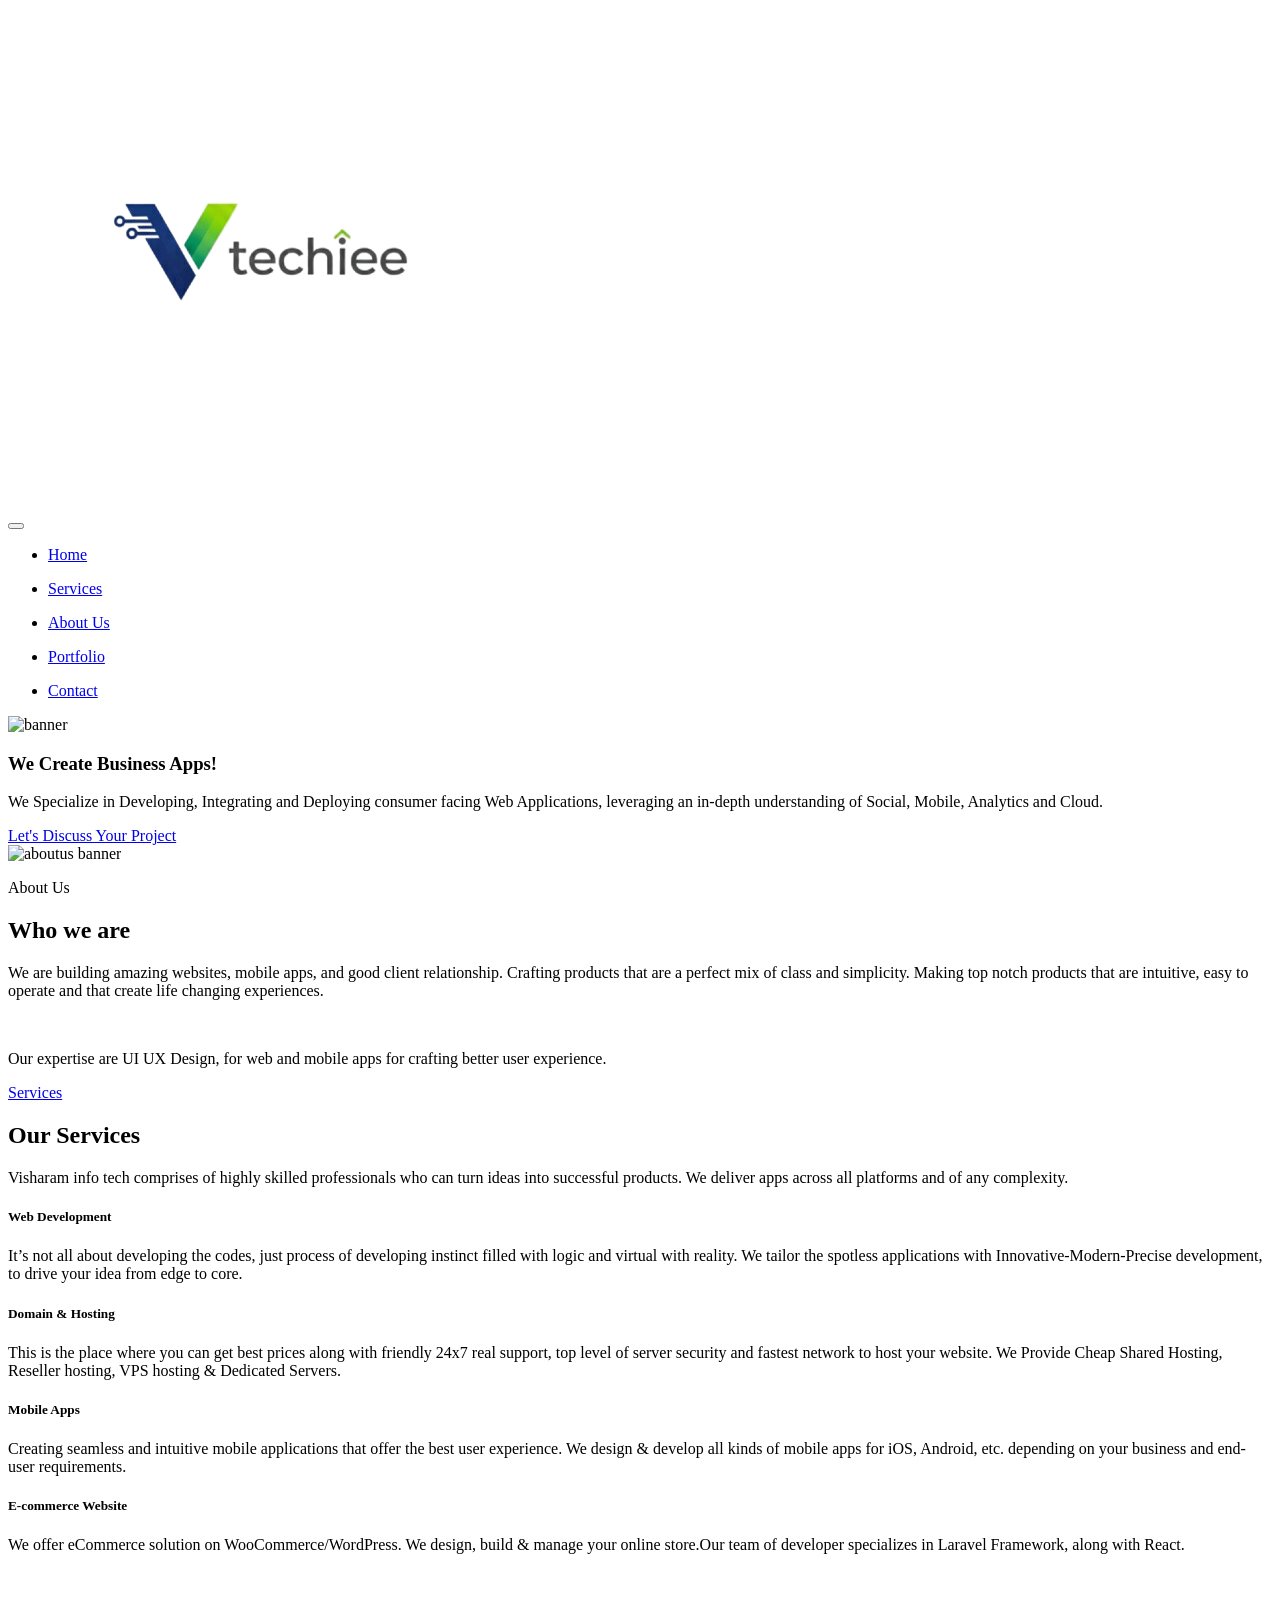
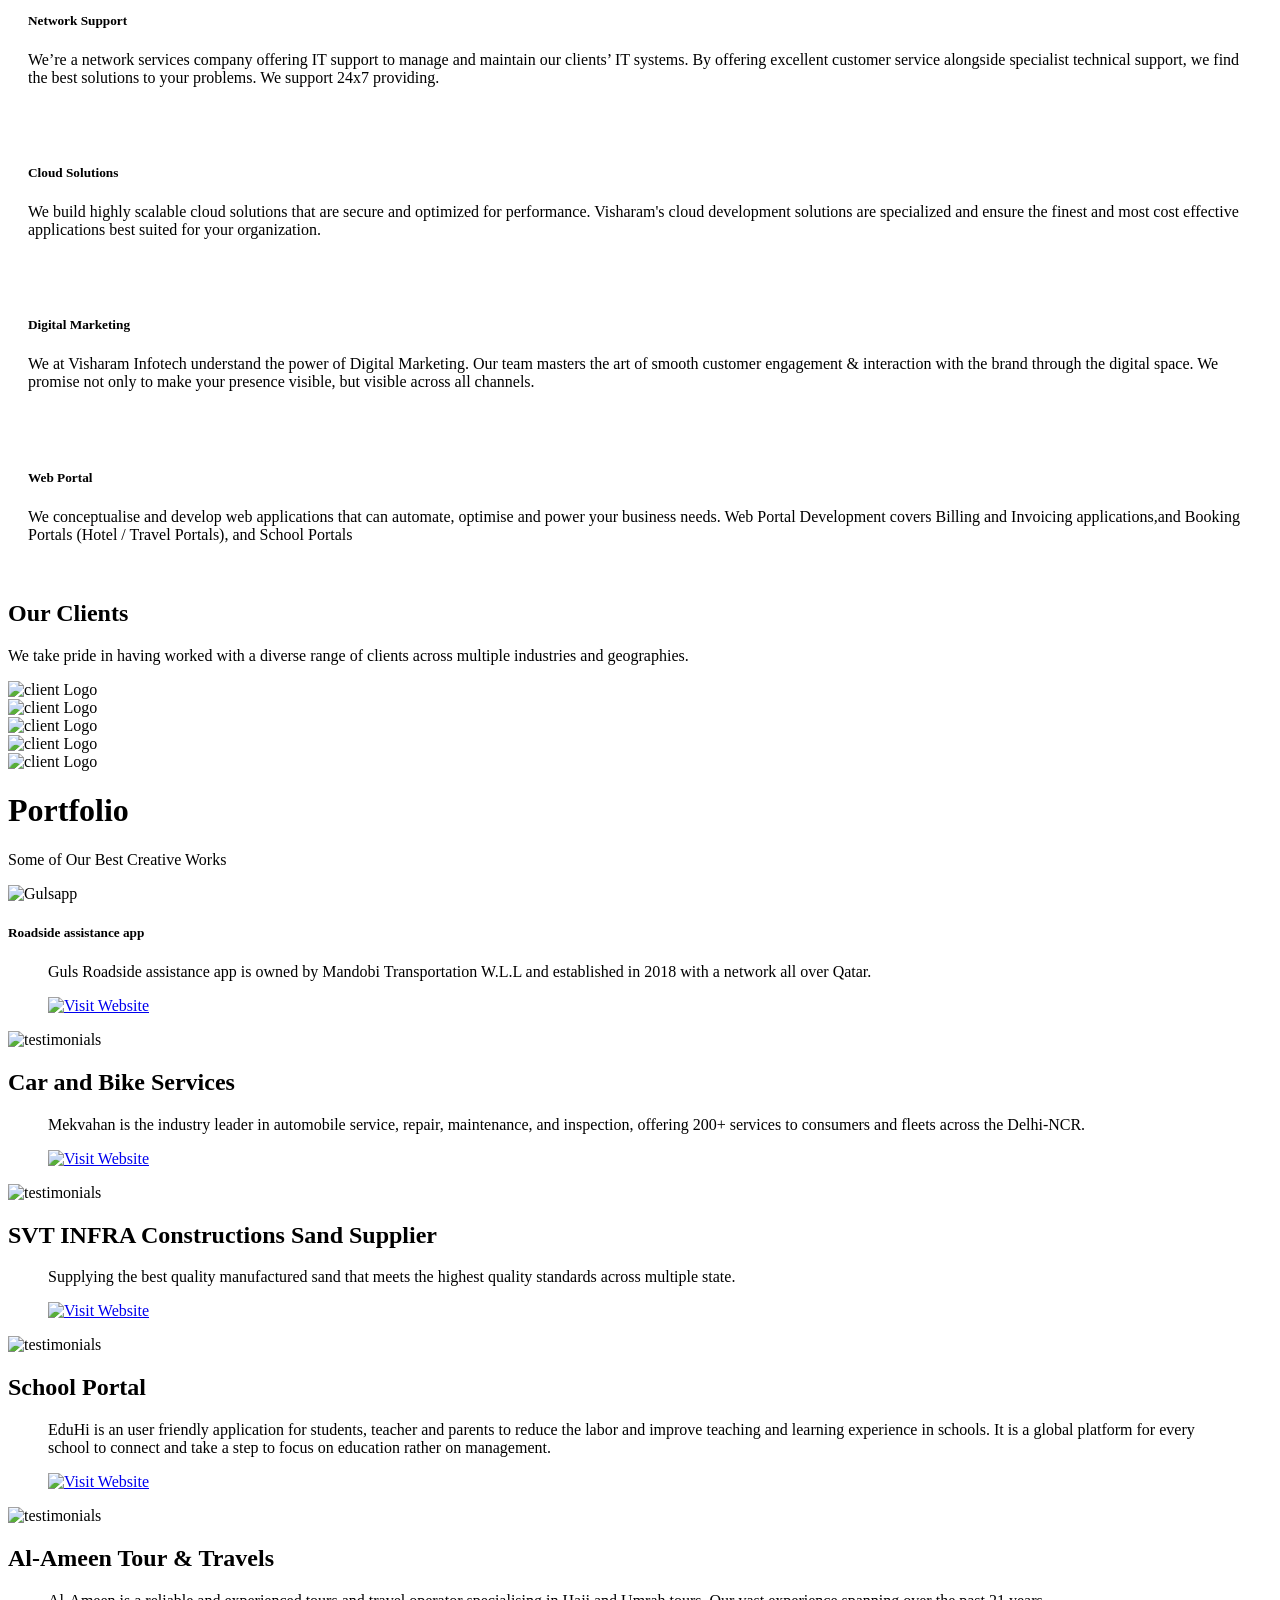
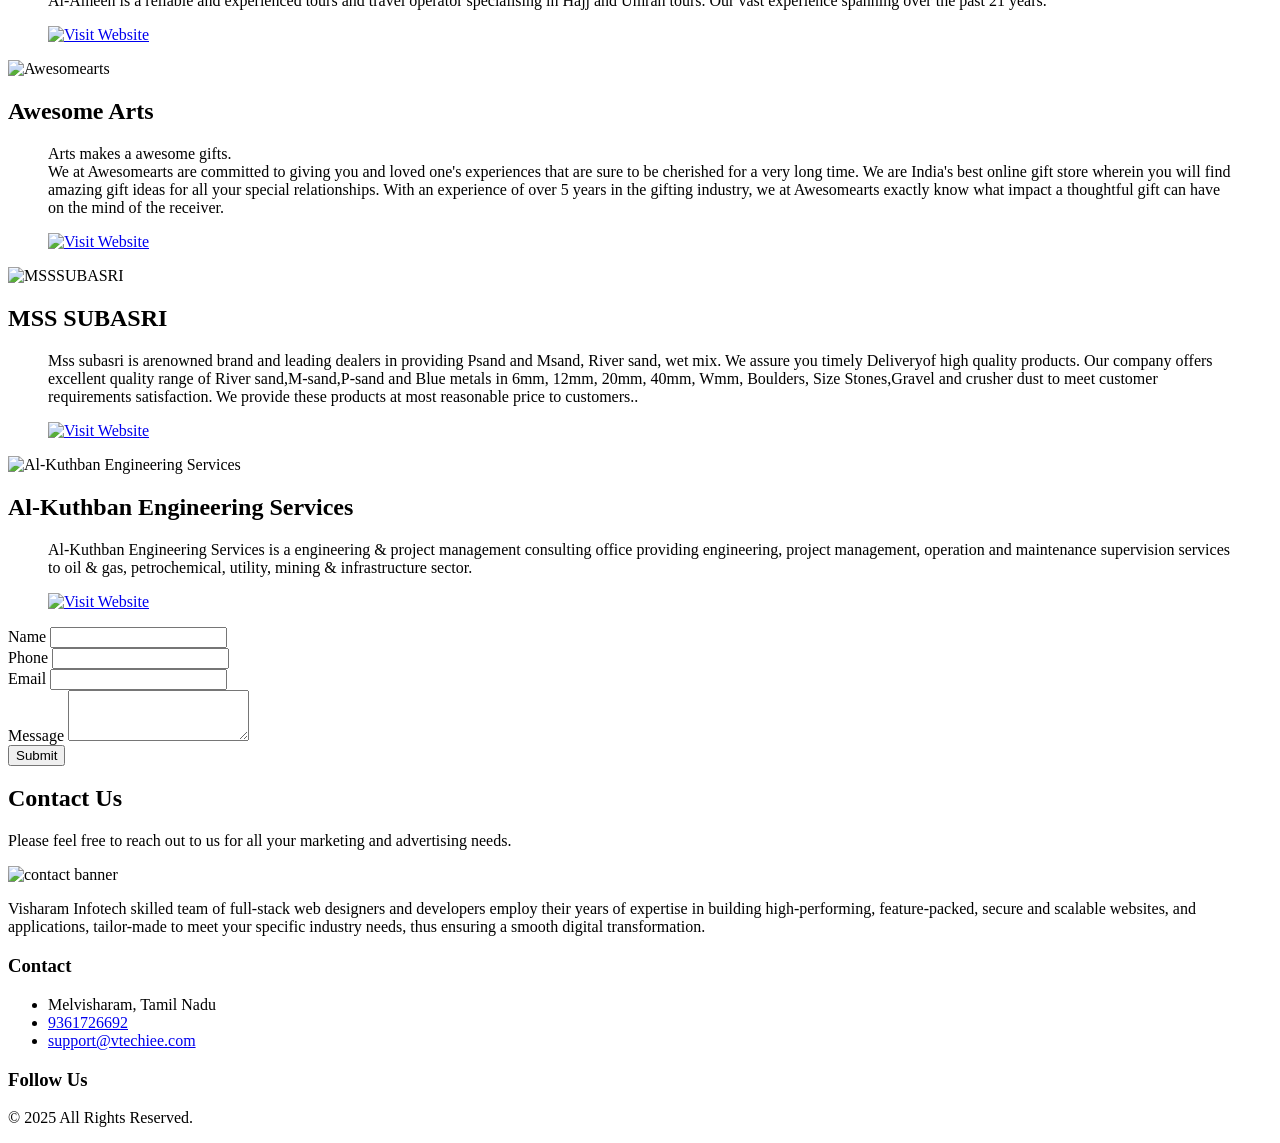
==== index.html @ 31c92215 "contact changes" ====
<!DOCTYPE html>
<html lang="en">

<head>
  <meta charset="UTF-8">
<meta http-equiv="content-type" content="text/html;charset=UTF-8" />
  <title>VisharamInfotech: Software development | Website Designer - Visharam</title>
  <!--Meta tags-->
  <meta title="VisharamInfotech: Software development | Website Designer - Visharam">
  <meta name="description" content="Website Development Company in Melvisharam, Vellore. At Visharam Infotech we offer development across React, PHP, Node, WordPress, Ecommerce Website"/>
  <meta name="keywords" content="">
  <meta name="author" content="">
  <meta property="og:title" content="VisharamInfotech: Software development | Website Designer - Visharam ">
<meta property="og:site_name" content="Visharam Infotech">
<meta property="og:url" content="https://visharaminfo.in">
<meta property="og:description" content="Website Development Company in Melvisharam, Vellore. At Visharam Infotech we offer development across React, PHP, Node, WordPress, Responsive Ecommerce Website">
<meta property="og:type" content="website">
<meta property="og:image" content="https://visharaminfo.in/images/banner.jpg">


<meta name="twitter:card" content="summary">
<meta name="twitter:site" content="@Visharam Infotech">
<meta name="twitter:title" content="VisharamInfotech: Software development | Website Designer - Visharam">
<meta name="twitter:description" content="Website Development Company in Melvisharam, Vellore. At Visharam Infotech we offer development across React, PHP, Node, WordPress, Ecommerce Website">
<meta name="twitter:image" content="https://visharaminfo.in/images/banner.jpg">



  <meta name="viewport" content="width=device-width,minimum-scale=1,initial-scale=1">
  <!-- Add your Fav icon here -->
  <link rel="icon" type="image/png" href="images/fav.png">

  <!-- Styles  -->
  <link rel="stylesheet" type="text/css" href="css/bootstrap.min.css">
  <link rel="stylesheet" type="text/css" href="css/themify-icons.css">
  <link rel="stylesheet" type="text/css" href="css/style.css" />
  <link rel="stylesheet" type="text/css" href="css/owl.carousel.min.css">
  <link rel="stylesheet" type="text/css" href="css/owl.theme.default.min.css">
  <link rel="stylesheet" type="text/css" href="https://unpkg.com/nprogress@0.2.0/nprogress.css">

  <style>
.fade {
    display: none;
}
.fadeBanner{
    display:none;
}

.fadeInBorder img {
transition: .5s ease;
}

.fadeInBorder img:hover{
box-shadow: 0 0 0 5px #003379;
transition: .5s ease;
-webkit-transform: scale(1.2);
-ms-transform: scale(1.2);
transform: scale(1.2);
}
  </style>

</head>

<body>
  <!-- Header Start-->
  <nav id="navbar" class="navbar fixed-top navbar-expand-lg navbar-header navbar-mobile scrolled header-scrolled">
    <div class="navbar-container container">
      <!-- Logo -->
      <div class="navbar-brand">
        <a class="navbar-brand-logo" href="#Home">
          <img src="images/brand-logo.png" style="background: transparent;" alt="Visharam InfoTech">
        </a>
      </div>
      <button class="navbar-toggler" type="button" data-toggle="collapse" data-target="#navbarNav"
        aria-controls="navbarNav" aria-expanded="false" aria-label="Toggle navigation">
        <span class="ti-layout-grid2"></span>
      </button>
      <!-- Menu -->
      <div class="collapse navbar-collapse justify-content-end" id="navbarNav">
        <ul class="navbar-nav menu-navbar-nav">
          <li class="nav-item">
            <a class="nav-link" href="#Home">
              <p class="nav-link-menu">Home</p>
            </a>
          </li>
          <li class="nav-item">
            <a class="nav-link" href="#services">
              <p class="nav-link-menu">Services</p>
            </a>
          </li>
           <li class="nav-item">
            <a class="nav-link" href="#about">
              <p class="nav-link-menu">About Us</p>
            </a>
          </li>
          <li class="nav-item">
            <a class="nav-link" href="#portfolio">
              <p class="nav-link-menu">Portfolio</p>
            </a>
          </li>
          
        </ul>
        <ul class="navbar-nav">
          <li class="nav-item">
            <a class="nav-link learn-more-btn btn-invert" href="#contact"><span class="ti ti-arrow-right"></span>
              Contact</a>
          </li>
        </ul>
      </div>
      <!-- End Menu-->
    </div>
  </nav>
  <!-- Header End -->

  <div id="Home"></div>
  <!-- Banner Start-->
  <div class="wrapper">
    <div class="header">
      <div class="container header-container">
        <div class="fadeBanner col-lg-6 header-img-section">
          <img src="images/banner-2.svg"  alt="banner">
        </div>
        
        <div class="fadeBanner col-lg-6 header-img-section">
          <img src="images/testi-1.svg"  alt="banner">
        </div>
        
        <div class="fadeBanner col-lg-6 header-img-section">
          <img src="images/testi-3.svg"  alt="banner">
        </div>
        
        <div class="col-lg-6 header-title-section">
            <div class="fade col-md-12" style="opacity: 1;">
              <h3 class="header-title">We Create Business Apps!</h3>
          <p class="header-title-text">We Specialize in Developing, Integrating and Deploying consumer facing Web Applications, leveraging an in-depth understanding of Social, Mobile, Analytics and Cloud.</p>
            </div>
            <div class="fade col-md-12" style="opacity: 1;"> 
              <h3 class="header-title">UI UX Design and Innovation</h3>
          <p class="header-title-text">Creating game-changing products that invoke a sense of excitement closeness and satisfaction for the user</p>  
            </div>

            <div class="fade col-md-12" style="opacity: 1;"> 
              <h1 class="header-title">Responsive E-commerce Website</h1>
          <p class="header-title-text">We'll build best E-commerce apps to take your business online</p>  
            </div>
            
            <div class="fade col-md-12" style="opacity: 1;"> 
              <h1 class="header-title">Enterprise Hosting Solutions</h1>
          <p class="header-title-text">We offer integrated cloud solutions for any business and individual</p>      
            </div>

          <div class="learn-more-btn-section">
            <a class="nav-link learn-more-btn" href="#contact"><span class="ti ti-arrow-right"></span> Let's Discuss Your Project</a>
          </div>
        </div>
      </div>
    </div>
    <!-- Banner End-->
    <!-- About Section Start-->
    <div id="about"></div>

    <div class="about-section">

      <div class="container about-container">
        <div class="col-lg-5 col-md-12 about-header-img">
          <img src="images/about-2.svg" alt="aboutus banner"> 
        </div>
        <div class="col-lg-6 offset-lg-1 col-md-12 about-title-section">
          <p class="about-subtitle">About Us</p>
          <h2 class="about-title">Who we are</h2>
          <p class="about-text">We are building amazing websites, mobile apps, and good client relationship. Crafting products that are a perfect mix of class and simplicity. Making top notch products that are intuitive, easy to operate and that create life changing experiences.</p><br>
          <p class="about-text">Our expertise are UI UX Design, for web and mobile apps for crafting better user experience.</p>
          <div class="learn-more-btn-section">
            <a class="nav-link learn-more-btn" href="#services"><span class="ti ti-support"></span> Services</a>
          </div>
        </div>
      </div>
    </div>
    <!-- About Section End-->
    <!-- Service Section Start-->
    <div id="services"></div>

    <div class="services-section">
      <div class="container">
        <div class="col-lg-12 col-sm-12 about-title-section">
          <h2 class="about-title">Our Services</h2>
          <p class="about-text mb-5"> Visharam info tech comprises of highly skilled professionals who can turn ideas into successful products. We deliver apps across all platforms and of any complexity.</p>
          <div class="row service-list">
            <div class="col-lg-4 col-md-6 col-sm-12">
              <div class="service-box">
                <span class="icon ti-layout"></span>
                <h5 class="my-4">Web Development</h5>
                <p class="service-list">It’s not all about developing the codes, just process of developing instinct filled with logic and virtual with reality. We tailor the spotless applications with Innovative-Modern-Precise development, to drive your idea from edge to core.</p>
              </div>
            </div>
            <div class="col-lg-4 col-md-6 col-sm-12">
              <div class="service-box">
                <span class="icon ti-mobile"></span>
                <h5 class="my-4">Domain & Hosting</h5>
                <p class="service-list">This is the place where you can get best prices along with friendly 24x7 real support, top level of server security and fastest network to host your website. We Provide Cheap Shared Hosting, Reseller hosting, VPS hosting & Dedicated Servers.</p>
              </div>
            </div>
            <div class="col-lg-4 col-md-6 col-sm-12">
              <div class="service-box">
                <span class="icon ti-location-arrow"></span>
                <h5 class="my-4">Mobile Apps
                </h5>
                <p class="service-list">Creating seamless and intuitive mobile applications that offer the best user experience. We design & develop all kinds of mobile apps for iOS, Android, etc. depending on your business and end-user requirements.</p>
              </div>
            </div>
            <div class="col-lg-4 col-md-6 col-sm-12">
              <div class="service-box">
                <span class="icon ti-shopping-cart"></span>
                <h5 class="my-4">E-commerce Website</h5>
                <p class="service-list">We offer eCommerce solution on WooCommerce/WordPress. We design, build & manage your online store.Our team of developer specializes in Laravel Framework, along with React.</p>
              </div>
            </div>
            <div class="col-lg-4 col-md-6 col-sm-12">
              <div class="service-box" style="padding:20px">
                <span class="icon ti-shield"></span>
                <h5 class="my-4">Network Support</h5>
                <p class="service-list">We’re a network services company offering IT support to manage and maintain our clients’ IT systems. By offering excellent customer service alongside specialist technical support, we find the best solutions to your problems. We support 24x7 providing.</p>
              </div>
            </div>
            <div class="col-lg-4 col-md-6 col-sm-12">
              <div class="service-box" style="padding:20px">
                <span class="icon ti-cloud-up"></span>
                <h5 class="my-4">Cloud Solutions</h5>
                <p class="service-list">We build highly scalable cloud solutions that are secure and optimized for performance. Visharam's cloud development solutions are specialized and ensure the finest and most cost effective applications best suited for your organization.</p>
              </div>
            </div>
            <div class="col-lg-4 col-md-6 col-sm-12">
              <div class="service-box" style="padding:20px">
                <span class="icon ti-world"></span>
                <h5 class="my-4">Digital Marketing </h5>
                <p class="service-list">We at Visharam Infotech understand the power of Digital Marketing. Our team masters the art of smooth customer engagement & interaction with the brand through the digital space. We promise not only to make your presence visible, but visible across all channels.</p>
              </div>
            </div>

            <div class="col-lg-4 col-md-6 col-sm-12">
              <div class="service-box" style="padding:20px">
                <span class="icon ti-desktop"></span>
                <h5 class="my-4">Web Portal </h5>
                <p class="service-list">We conceptualise and develop web applications that can automate, optimise and power your business needs.
                  Web Portal Development covers Billing and Invoicing applications,and Booking Portals (Hotel / Travel Portals), and School Portals</p>
              </div>
            </div>
          </div>
        </div>
      </div>
    </div>
    <!-- Service Section End-->

    
    <!-- BLog Section Start-->
    <div id="client-logo"></div>

    <div class="blog-section">
      <div class="container blog-container">
        <div class="col-lg-12 col-sm-12"  >
          <h2 class="about-title">Our Clients</h2>
          <p class="about-text mb-5">We take pride in having worked with a diverse range of clients across multiple industries and geographies.</p>
        </div>
        
         <div class="client-box">
          <img src="images/client-logo/svtinfra.png" alt="client Logo"  width="100" height="100" style="background: transparent;"/>
        </div>
        <div class="client-box">
          <img src="images/client-logo/mekvahan.png" alt="client Logo" width="100" height="100" style="background: transparent;"/>
        </div>
        <div class="client-box">
          <img src="images/client-logo/alameenindia.png" alt="client Logo" width="100" height="100" style="background: transparent;"/>
        </div>
        <div class="client-box">
          <img src="images/client-logo/msssubasri.png" alt="client Logo"  width="100" height="100" style="background: transparent;"/>
        </div>
        
         <div class="client-box">
          <img src="images/client-logo/awesomeart.png" alt="client Logo"  width="100" height="100" style="background: transparent;"/>
        </div>
        

      </div>
    </div>
    <!-- Blog Section End-->
    <!-- Testimonials Section Start-->
  <div id="portfolio"></div>
  <div class="col-md-12 text-center"> 
    <h1 class="header-title">Portfolio</h1>
<p class="header-title-text">Some of Our Best Creative Works</p>  
  </div>
    <div class="testimonials-slider-section">
      <div class="owl-carousel owl-testimonials-slider owl-theme container">
        <div class="item container testimonials-slider-container">
          <div class="col-lg-4 testimonials-slider-header-img-section padding-0 fadeInBorder">
            <img src="images/portfolio/gulsapp.jpg" alt="Gulsapp">
          </div>
          <div class="col-lg-6 offset-lg-1 testimonials-slider-title-section">
            <p class="testimonials-slider-subtitle"></p>
            <h5 class="testimonials-slider-title">Roadside assistance app</h5>
            <blockquote class="blockquote">
              <p>Guls Roadside assistance app is owned by Mandobi Transportation W.L.L and established in 2018 with a network all over Qatar.
              </p>
              <!-- <footer class="blockquote-footer"><span class="ti-user"></span> Someone famous</footer> -->
              <a href="http://gulsapp.com/" target="_blank">
              <img src="images/visit.png" style="width: 50px;height: 50px;cursor: pointer;" alt="Visit Website" title="checkout our creative works">
            </a>
            </blockquote>
          </div>
        </div>
       

        <div class="item container testimonials-slider-container">
          <div class="col-lg-4 testimonials-slider-header-img-section padding-0 fadeInBorder">
            <img src="images/portfolio/makvahan.jpg" alt="testimonials">
          </div>
          <div class="col-lg-6 offset-lg-1 testimonials-slider-title-section">
            <p class="testimonials-slider-subtitle"></p>
            <h2 class="testimonials-slider-title">Car and Bike Services</h2>
            <blockquote class="blockquote">
              <p>Mekvahan is the industry leader in automobile service, repair, maintenance, and inspection, offering 200+ services to consumers and fleets across the Delhi-NCR.
              </p>
              <a href="http://mekvahan.com/" target="_blank">
                <img src="images/visit.png" style="width: 50px;height: 50px;cursor: pointer;" alt="Visit Website" title="checkout our creative works">
              </a>
            </blockquote>
          </div>
        </div>

        <div class="item container testimonials-slider-container">
          <div class="col-lg-4 testimonials-slider-header-img-section padding-0 fadeInBorder">
            <img src="images/portfolio/svtinfra.jpg" alt="testimonials">
          </div>
          <div class="col-lg-6 offset-lg-1 testimonials-slider-title-section">
            <p class="testimonials-slider-subtitle"></p>
            <h2 class="testimonials-slider-title"> SVT INFRA Constructions Sand Supplier</h2>
            <blockquote class="blockquote">
              <p>Supplying the best quality manufactured sand that meets the highest quality standards across multiple state.
              </p>
              <a href="http://svtinfra.com/" target="_blank">
                <img src="images/visit.png" style="width: 50px;height: 50px;cursor: pointer;" alt="Visit Website" title="checkout our creative works">
              </a>
            </blockquote>
          </div>
        </div>

     
        <div class="item container testimonials-slider-container">
          <div class="col-lg-4 testimonials-slider-header-img-section padding-0 fadeInBorder">
            <img src="images/portfolio/eduhi.jpg" alt="testimonials">
          </div>
          <div class="col-lg-6 offset-lg-1 testimonials-slider-title-section">
            <p class="testimonials-slider-subtitle"></p>
            <h2 class="testimonials-slider-title">School Portal</h2>
            <blockquote class="blockquote">
              <p>EduHi is an user friendly application for students, teacher and parents to reduce the labor and improve teaching and learning experience in schools. It is a global platform for every school to connect and take a step to focus on education rather on management.</p>
              <a href="http://eduhi.co.in/" target="_blank">
                <img src="images/visit.png" style="width: 50px;height: 50px;cursor: pointer;" alt="Visit Website" title="checkout our creative works">
              </a>
            </blockquote>
          </div>
        </div>

        <div class="item container testimonials-slider-container">
          <div class="col-lg-4 testimonials-slider-header-img-section padding-0 fadeInBorder">
            <img src="images/portfolio/alameen.png" alt="testimonials">
          </div>
          <div class="col-lg-6 offset-lg-1 testimonials-slider-title-section">
            <p class="testimonials-slider-subtitle"></p>
            <h2 class="testimonials-slider-title">Al-Ameen Tour & Travels</h2>
            <blockquote class="blockquote">
              <p>Al-Ameen is a reliable and experienced tours and travel operator specialising in Hajj and Umrah tours. Our vast experience spanning over the past 21 years.</p>
              <a href="http://alameenindia.com/" target="_blank">
                <img src="images/visit.png" style="width: 50px;height: 50px;cursor: pointer;" alt="Visit Website" title="checkout our creative works">
              </a>
            </blockquote>
          </div>
        </div>

        <div class="item container testimonials-slider-container">
          <div class="col-lg-4 testimonials-slider-header-img-section padding-0 fadeInBorder">
            <img src="images/portfolio/awesomearts-new.png" alt="Awesomearts">
          </div>
          <div class="col-lg-6 offset-lg-1 testimonials-slider-title-section">
            <p class="testimonials-slider-subtitle"></p>
            <h2 class="testimonials-slider-title">Awesome Arts</h2>
            <blockquote class="blockquote">
              <p>Arts makes a awesome gifts.
              	<br>We at Awesomearts are committed to giving you and loved one's experiences that are sure to be cherished for a very long time. We are India's best online gift store wherein you will find amazing gift ideas for all your special relationships. With an experience of over 5 years in the gifting industry, we at Awesomearts exactly know what impact a thoughtful gift can have on the mind of the receiver.</br>
              </p>
 
              <a href="http://awesomearts.in/" target="_blank">
                <img src="images/visit.png" style="width: 50px;height: 50px;cursor: pointer;" alt="Visit Website" title="checkout our creative works">
              </a>
            </blockquote>
          </div>
        </div>

 <div class="item container testimonials-slider-container">
          <div class="col-lg-4 testimonials-slider-header-img-section padding-0 fadeInBorder">
            <img src="images/portfolio/msssubasri.png" alt="MSSSUBASRI">
          </div>
          <div class="col-lg-6 offset-lg-1 testimonials-slider-title-section">
            <p class="testimonials-slider-subtitle"></p>
            <h2 class="testimonials-slider-title">MSS SUBASRI</h2>
            <blockquote class="blockquote">
              <p>Mss subasri is arenowned brand and leading dealers in providing Psand and Msand, River sand, wet mix. We assure you timely Deliveryof high quality products. Our company offers excellent quality range of River sand,M-sand,P-sand and Blue metals in 6mm, 12mm, 20mm, 40mm, Wmm, Boulders, Size Stones,Gravel and crusher dust to meet customer requirements satisfaction. We provide these products at most reasonable price to customers..
              </p>
              <a href="https://msssubasri.com/" target="_blank">
                <img src="images/visit.png" style="width: 50px;height: 50px;cursor: pointer;" alt="Visit Website" title="checkout our creative works">
              </a>
            </blockquote>
          </div>
        </div>

<div class="item container testimonials-slider-container">
          <div class="col-lg-4 testimonials-slider-header-img-section padding-0 fadeInBorder">
            <img src="images/portfolio/kuthban.jpg" alt="Al-Kuthban Engineering Services">
          </div>
          <div class="col-lg-6 offset-lg-1 testimonials-slider-title-section">
            <p class="testimonials-slider-subtitle"></p>
            <h2 class="testimonials-slider-title">Al-Kuthban Engineering Services</h2>
            <blockquote class="blockquote">
              <p>Al-Kuthban Engineering Services is a engineering & project management consulting office providing engineering, project management, operation and maintenance supervision services to oil & gas, petrochemical, utility, mining & infrastructure sector.
              </p>
              <a href="https://msssubasri.com/" target="_blank">
                <img src="images/visit.png" style="width: 50px;height: 50px;cursor: pointer;" alt="Visit Website" title="checkout our creative works">
              </a>
            </blockquote>
          </div>
        </div>




      </div>
    </div>
    <!-- Testimonials Section End-->
    <!-- Contact Section Start-->
    <div id="contact"></div>

    <div class="contact-section">
      <div class="container contact-container">
        <div class="col-md-6 col-sm-12">
          <form class="contact-form">

            <div class="form-group">
              <label>Name</label>
              <input type="text" class="form-control" id="name" name="name">
            </div>
            <div class="form-group">
              <label>Phone</label>
              <input type="text" class="form-control" id="mobile" name="mobile">
            </div>
            <div class="form-group">
              <label>Email</label>
              <input type="email" class="form-control" id="email" name="email">
            </div>
            <div class="form-group">
              <label>Message</label>
              <textarea class="form-control" rows="3" id="message" name="message"></textarea>
            </div>
            <div class="form-group mb-0">
              <button type="submit" class="btn learn-more-btn">Submit</button>
            </div>
          </form>
        </div>
        <div class="col-md-5 offset-md-1 col-sm-12 contact-header-img">
          <div class="pricing-title">
            <h2>Contact Us</h2>
            <p class="mb-5">Please feel free to reach out to us for all your marketing and advertising needs.</p>
          </div>
          <img src="images/contact.svg" alt="contact banner">
        </div>
      </div>
    </div>
    <!-- Contact Section End-->
    <!-- Footer Section Start-->
    <div class="footer-section">
      <div class="container footer-container">
        <div class="col-lg-6 col-md-6 footer-logo">
      
          <p class="footer-susection-text">Visharam Infotech skilled team of full-stack web designers and developers employ their years of expertise in building high-performing, feature-packed, secure and scalable websites, and applications, tailor-made to meet your specific industry needs, thus ensuring a smooth digital transformation.</p>
        </div>
        <div class="col-lg-3 col-md-6 footer-subsection">
          <h3 class="footer-subsection-title">Contact</h3>
          <ul class="footer-subsection-list">
              <li>Melvisharam, Tamil Nadu</li>
            <li><a href="tel:+91 9361726692">9361726692</a></li>
            
            
            <li><a href="mailto:support@vtechiee.com">support@vtechiee.com</a></li>
          </ul>
        </div>
        <div class="col-lg-3 col-md-6 footer-subsection">
          <div class="footer-subsection-2-2">
            <h3 class="footer-subsection-title">Follow Us</h3>
            <div class="footer-social-media-icons-section">
              <a href="#" class="footer-social-media-icon"><span class="ti-twitter"></span></a>
              <a href="#" class="footer-social-media-icon"><span class="ti-instagram"></span></a>
              <a href="#" class="footer-social-media-icon"><span class="ti-facebook"></span></a>
              <a href="#" class="footer-social-media-icon"><span class="ti-linkedin"></span></a>
            </div>
          </div>
        </div>
      </div>

      <div class="container footer-credits">
        <p>&copy; 2025 All Rights Reserved.</p>
      </div>
    </div>
    <!-- Footer Section End-->
    <div id="preloader">
      <div class="spinner">
          <div class="bounce1"></div>
          <div class="bounce2"></div>
          <div class="bounce3"></div>
      </div>
  </div>
  </div>
  <!-- Javascript files-->

  <script src="https://ajax.googleapis.com/ajax/libs/jquery/3.5.1/jquery.min.js"></script>
  
  <script>
    $(document).ready(function(){
      
      let count=0;
    (function randomFade() {
    var fadeDivs = $('.fade');
        el = fadeDivs.eq(count);
        if(count!==3){
          count++;
        }else{
          count=0;
        }
        el.fadeIn('1000').delay(5000).fadeOut('3000',randomFade);   
    })();
    
    // banner FadeIn
    
    let bannerCount=0;
    (function randomFade() {
    var fadeBannerDivs = $('.fadeBanner');
        el = fadeBannerDivs.eq(bannerCount);
        if(bannerCount!==2){
          bannerCount++;
        }else{
          bannerCount=0;
        }
        el.fadeIn('1000').delay(5000).fadeOut('3000',randomFade);   
    })();
    
     $('form').on('submit', function(e){
    e.preventDefault();
     let name=$("#name").val();
   let mobile=$("#mobile").val();
   let email=$("#email").val();
   let message=$("#message").val();
   if(name && mobile && email && message){
       doSubmitForm(name,email,mobile,message);
   }else{
       alert('Fill Your Details Properly....')
   }
  });
  
    });

function doSubmitForm(name,email,mobile,message){
    
    var saveData = $.ajax({
      type: 'POST',
      url: "https://visharaminfo.in/contact.php",
      data: {name,email,mobile,message},
      success: function(resultData) {
          alert(resultData);
          $('#name').val('');
          $("#mobile").val('');
          $("#email").val('');
          $("#message").val('');
          
      },
      error:function(err){
          console.log(err)
          alert(err);
      }
});
}
    
  </script>
  

  <script src="js/jquery.min.js"></script>
  <script src="js/popper.min.js"></script>
  <script src="js/smoothscroll.js"></script>
  <script src="js/bootstrap.min.js"></script>
  <script src="js/owl.carousel.js"></script>
  <script src="js/custom.js"></script>
  <!-- Javascript files-->
</body>



</html>
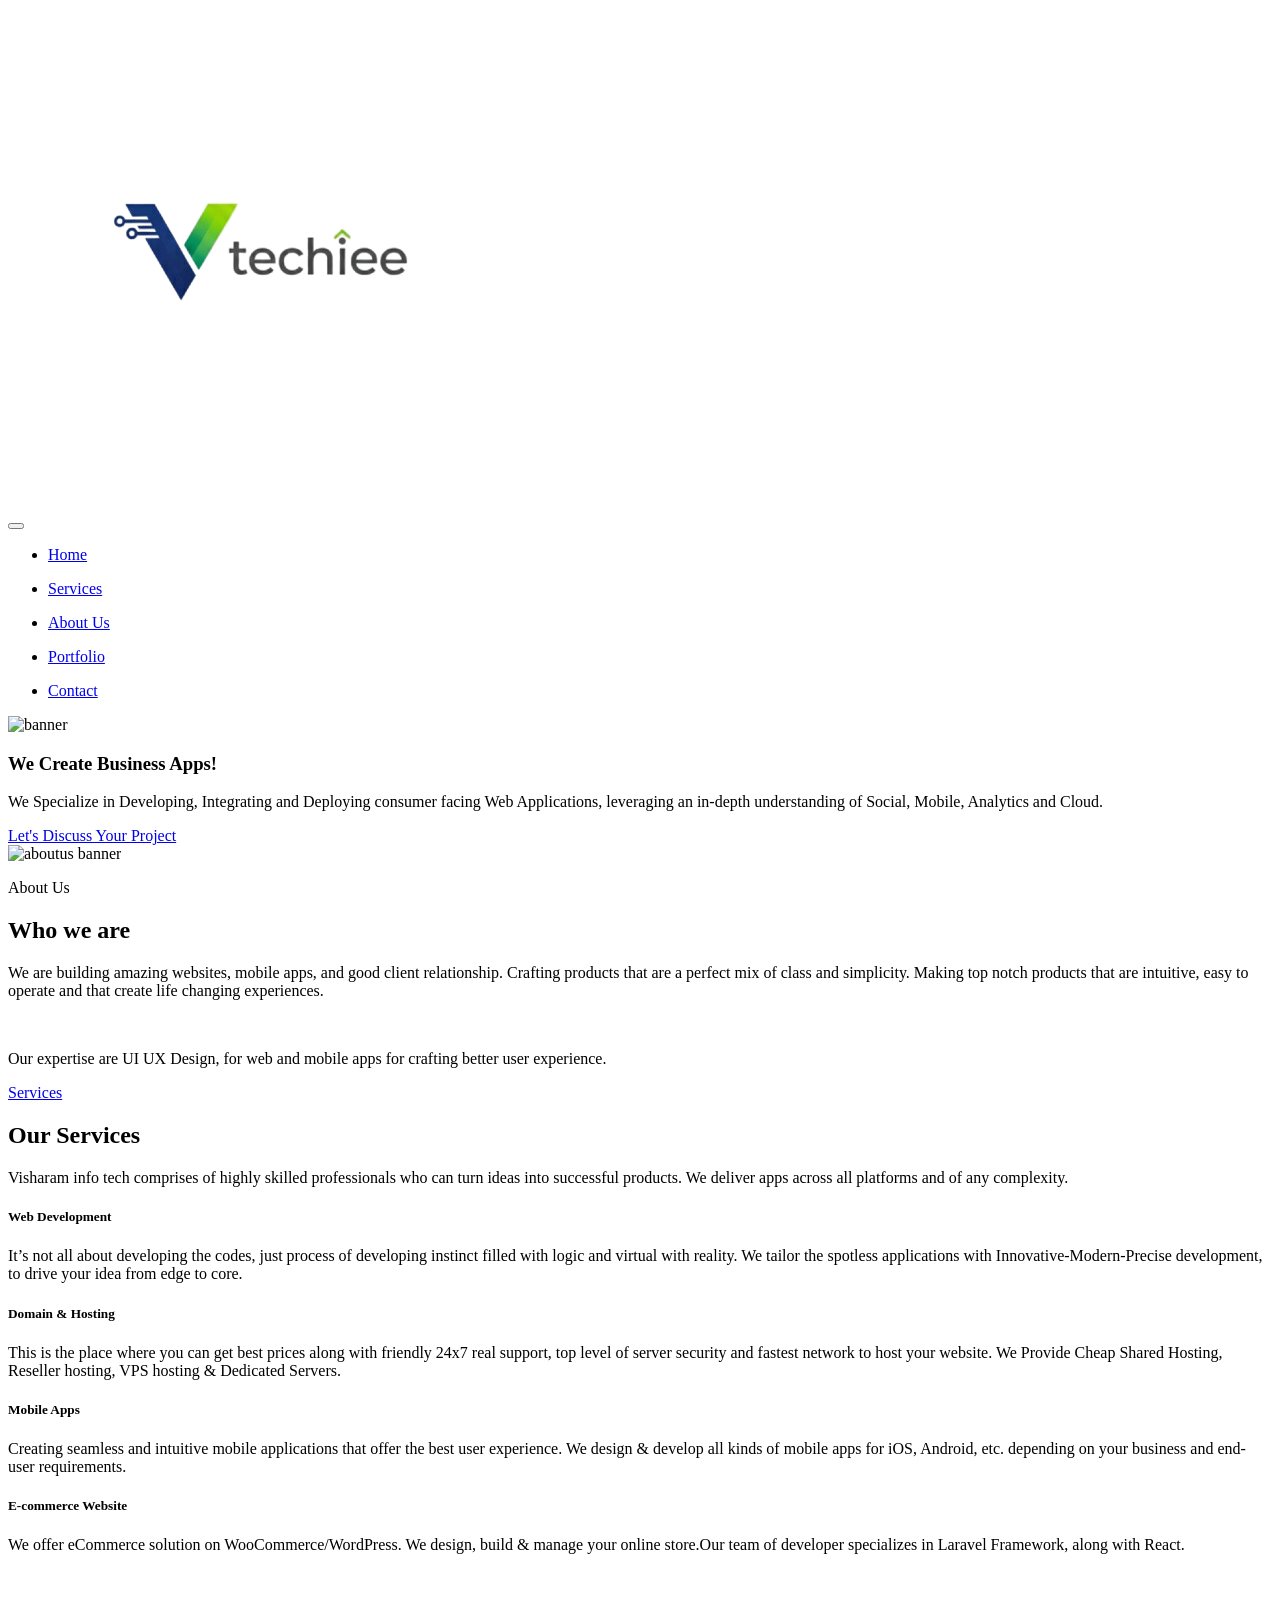
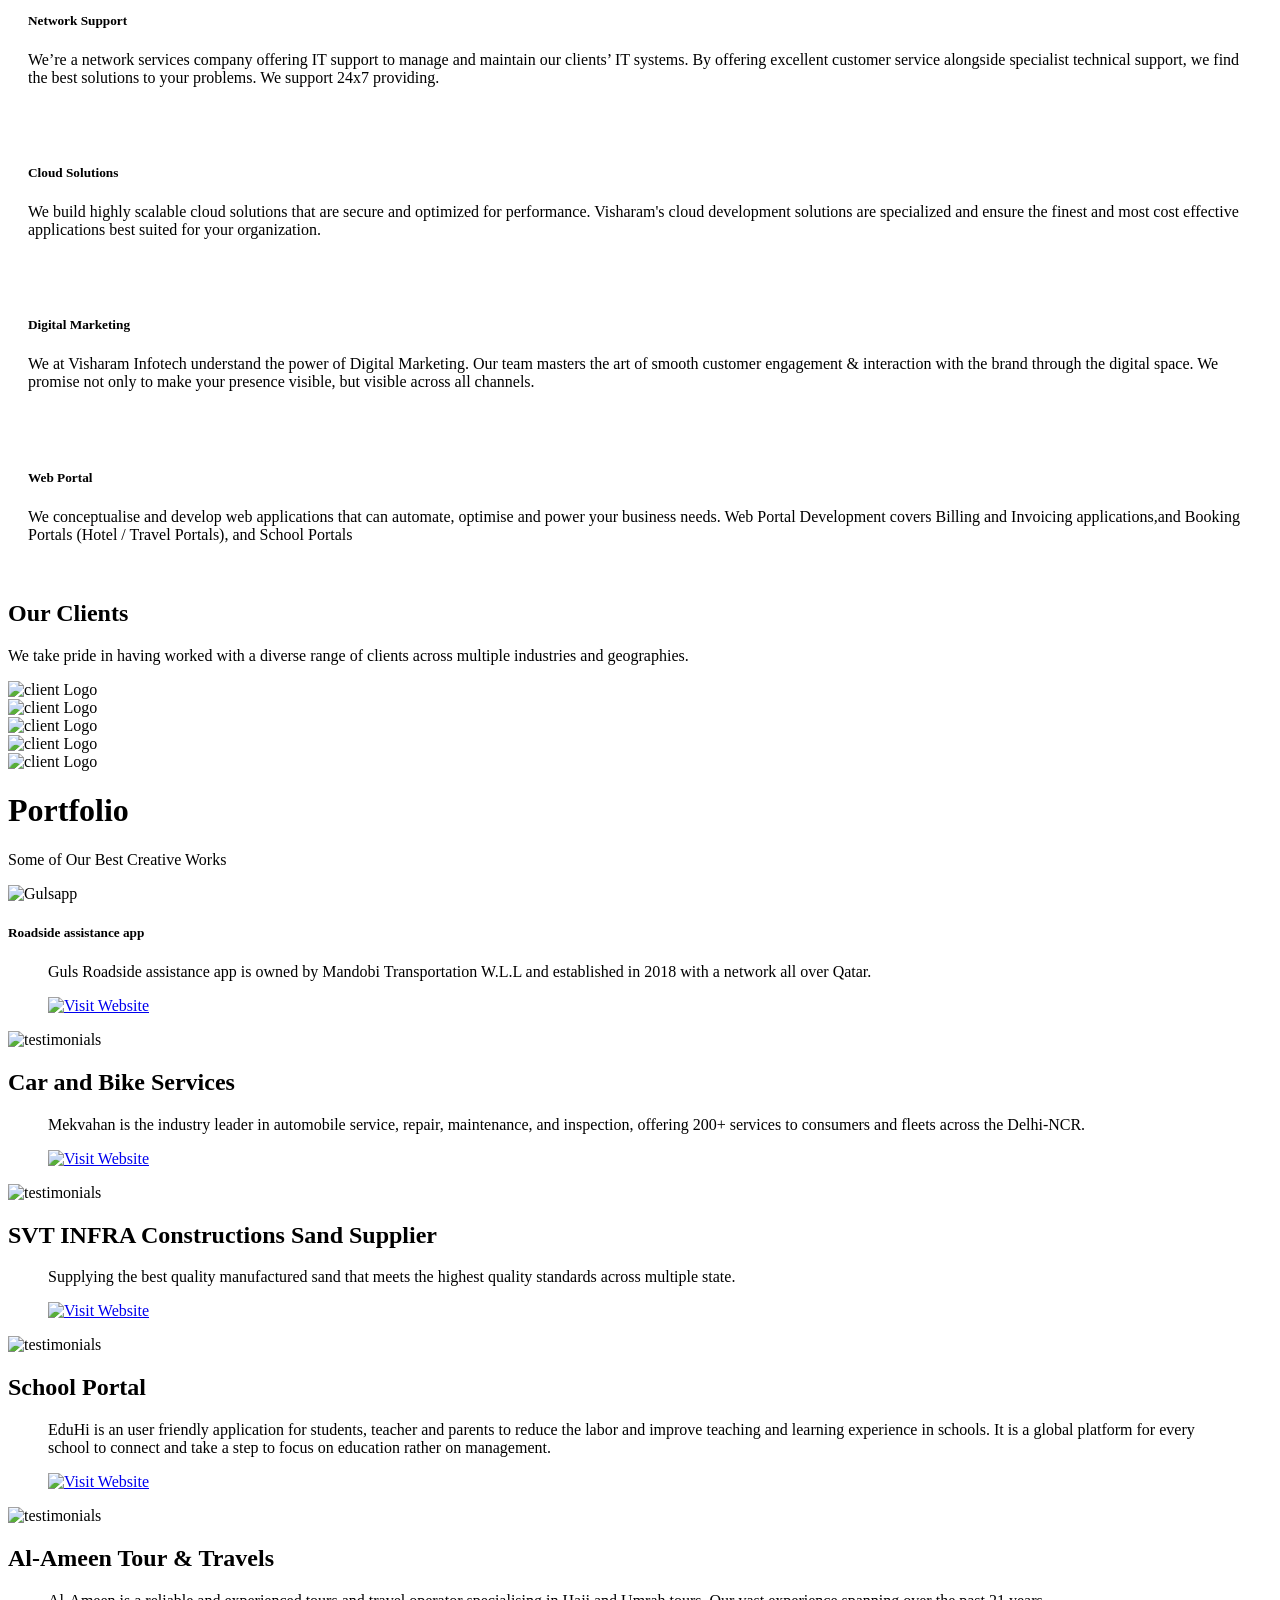
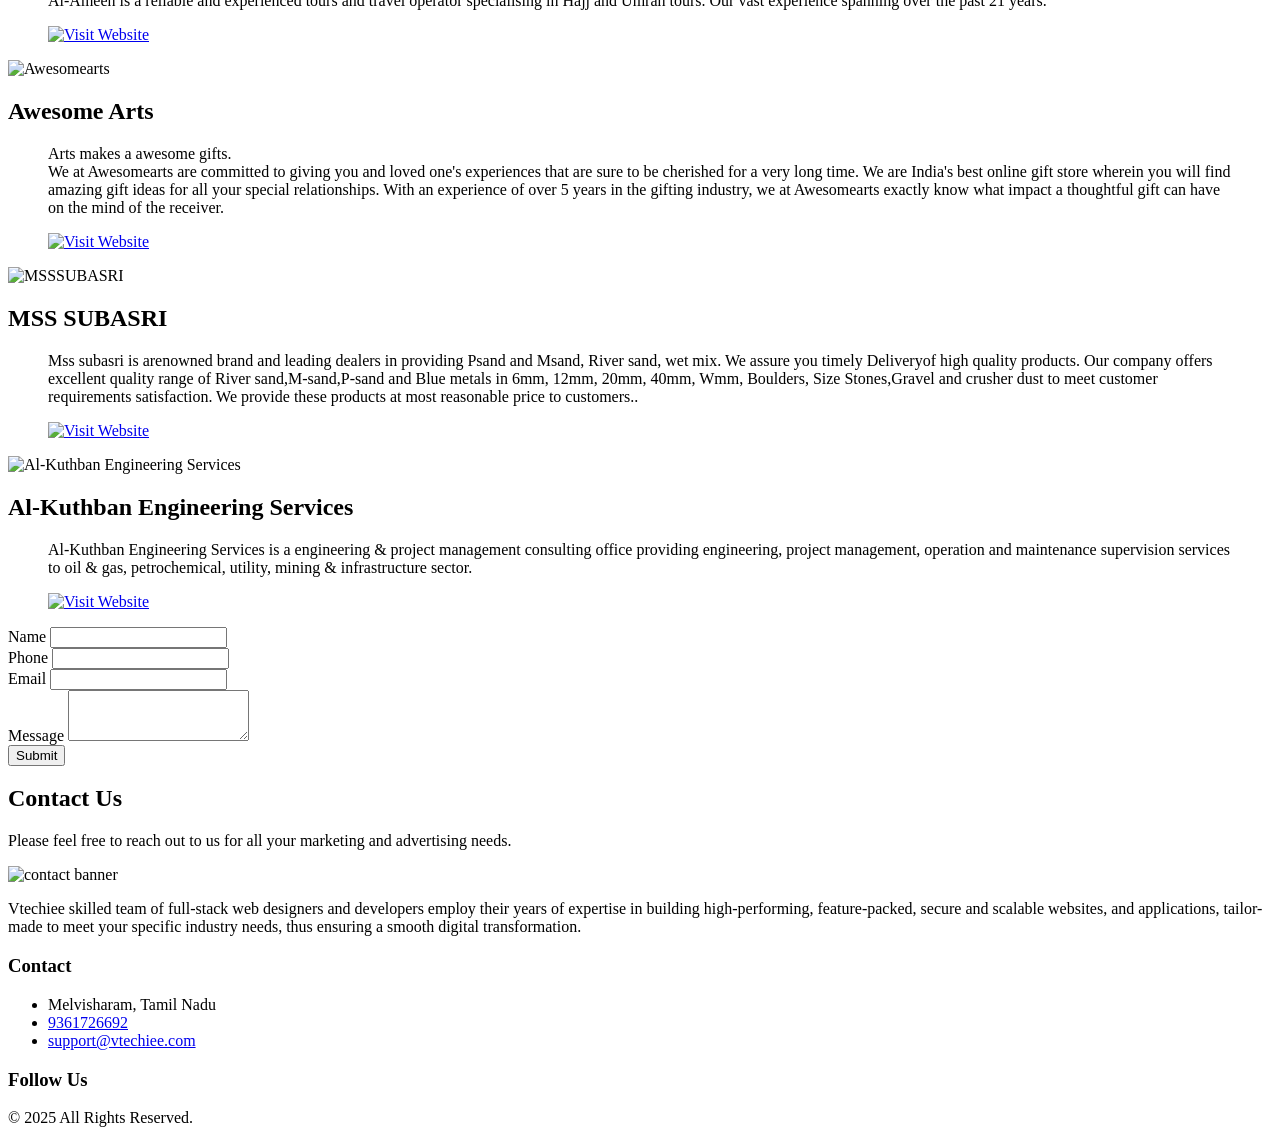
==== commit e1b3f610: "content changes" ====
--- a/index.html
+++ b/index.html
@@ -4,24 +4,24 @@
 <head>
   <meta charset="UTF-8">
 <meta http-equiv="content-type" content="text/html;charset=UTF-8" />
-  <title>VisharamInfotech: Software development | Website Designer - Visharam</title>
+  <title>vtechiee: Software development | Website Designer - Cloud Solutions</title>
   <!--Meta tags-->
-  <meta title="VisharamInfotech: Software development | Website Designer - Visharam">
-  <meta name="description" content="Website Development Company in Melvisharam, Vellore. At Visharam Infotech we offer development across React, PHP, Node, WordPress, Ecommerce Website"/>
+  <meta title="vtechiee: Software development | Website Designer - Cloud Solutions">
+  <meta name="description" content="Website Development Company in Melvisharam, Ranipet, Vellore. At Vtechiee we offer development across React, PHP, Node, WordPress, Ecommerce Website"/>
   <meta name="keywords" content="">
   <meta name="author" content="">
-  <meta property="og:title" content="VisharamInfotech: Software development | Website Designer - Visharam ">
-<meta property="og:site_name" content="Visharam Infotech">
-<meta property="og:url" content="https://visharaminfo.in">
-<meta property="og:description" content="Website Development Company in Melvisharam, Vellore. At Visharam Infotech we offer development across React, PHP, Node, WordPress, Responsive Ecommerce Website">
+  <meta property="og:title" content="Vtechiee: Software development | Website Designer - Cloud solutions">
+<meta property="og:site_name" content="Vtechiee">
+<meta property="og:url" content="https://vtechiee">
+<meta property="og:description" content="Website Development Company in Melvisharam, Ranipet, Vellore. At Vtechiee we offer development across React, PHP, Node, WordPress, Responsive Ecommerce Website">
 <meta property="og:type" content="website">
 <meta property="og:image" content="https://visharaminfo.in/images/banner.jpg">
 
 
 <meta name="twitter:card" content="summary">
-<meta name="twitter:site" content="@Visharam Infotech">
-<meta name="twitter:title" content="VisharamInfotech: Software development | Website Designer - Visharam">
-<meta name="twitter:description" content="Website Development Company in Melvisharam, Vellore. At Visharam Infotech we offer development across React, PHP, Node, WordPress, Ecommerce Website">
+<meta name="twitter:site" content="@Vtechiee">
+<meta name="twitter:title" content="Vtechiee: Software development | Website Designer - Cloud solutions">
+<meta name="twitter:description" content="Website Development Company in Melvisharam, Ranipet, Vellore. At Vtechiee we offer development across React, PHP, Node, WordPress, Ecommerce Website">
 <meta name="twitter:image" content="https://visharaminfo.in/images/banner.jpg">
 
 
@@ -68,7 +68,7 @@
       <!-- Logo -->
       <div class="navbar-brand">
         <a class="navbar-brand-logo" href="#Home">
-          <img src="images/brand-logo.png" style="background: transparent;" alt="Visharam InfoTech">
+          <img src="images/brand-logo.png" style="background: transparent;" alt="vtechiee">
         </a>
       </div>
       <button class="navbar-toggler" type="button" data-toggle="collapse" data-target="#navbarNav"
@@ -158,7 +158,6 @@
     <!-- Banner End-->
     <!-- About Section Start-->
     <div id="about"></div>
-
     <div class="about-section">
 
       <div class="container about-container">
@@ -179,7 +178,6 @@
     <!-- About Section End-->
     <!-- Service Section Start-->
     <div id="services"></div>
-
     <div class="services-section">
       <div class="container">
         <div class="col-lg-12 col-sm-12 about-title-section">
@@ -250,8 +248,6 @@
       </div>
     </div>
     <!-- Service Section End-->
-
-    
     <!-- BLog Section Start-->
     <div id="client-logo"></div>
 
@@ -278,8 +274,6 @@
          <div class="client-box">
           <img src="images/client-logo/awesomeart.png" alt="client Logo"  width="100" height="100" style="background: transparent;"/>
         </div>
-        
-
       </div>
     </div>
     <!-- Blog Section End-->
@@ -309,7 +303,6 @@
           </div>
         </div>
        
-
         <div class="item container testimonials-slider-container">
           <div class="col-lg-4 testimonials-slider-header-img-section padding-0 fadeInBorder">
             <img src="images/portfolio/makvahan.jpg" alt="testimonials">
@@ -343,8 +336,7 @@
             </blockquote>
           </div>
         </div>
-
-     
+   
         <div class="item container testimonials-slider-container">
           <div class="col-lg-4 testimonials-slider-header-img-section padding-0 fadeInBorder">
             <img src="images/portfolio/eduhi.jpg" alt="testimonials">
@@ -430,20 +422,15 @@
           </div>
         </div>
 
-
-
-
       </div>
     </div>
     <!-- Testimonials Section End-->
     <!-- Contact Section Start-->
     <div id="contact"></div>
-
     <div class="contact-section">
       <div class="container contact-container">
         <div class="col-md-6 col-sm-12">
           <form class="contact-form">
-
             <div class="form-group">
               <label>Name</label>
               <input type="text" class="form-control" id="name" name="name">
@@ -479,16 +466,13 @@
     <div class="footer-section">
       <div class="container footer-container">
         <div class="col-lg-6 col-md-6 footer-logo">
-      
-          <p class="footer-susection-text">Visharam Infotech skilled team of full-stack web designers and developers employ their years of expertise in building high-performing, feature-packed, secure and scalable websites, and applications, tailor-made to meet your specific industry needs, thus ensuring a smooth digital transformation.</p>
+          <p class="footer-susection-text">Vtechiee skilled team of full-stack web designers and developers employ their years of expertise in building high-performing, feature-packed, secure and scalable websites, and applications, tailor-made to meet your specific industry needs, thus ensuring a smooth digital transformation.</p>
         </div>
         <div class="col-lg-3 col-md-6 footer-subsection">
           <h3 class="footer-subsection-title">Contact</h3>
           <ul class="footer-subsection-list">
               <li>Melvisharam, Tamil Nadu</li>
             <li><a href="tel:+91 9361726692">9361726692</a></li>
-            
-            
             <li><a href="mailto:support@vtechiee.com">support@vtechiee.com</a></li>
           </ul>
         </div>
@@ -504,7 +488,6 @@
           </div>
         </div>
       </div>
-
       <div class="container footer-credits">
         <p>&copy; 2025 All Rights Reserved.</p>
       </div>
@@ -521,10 +504,8 @@
   <!-- Javascript files-->
 
   <script src="https://ajax.googleapis.com/ajax/libs/jquery/3.5.1/jquery.min.js"></script>
-  
   <script>
     $(document).ready(function(){
-      
       let count=0;
     (function randomFade() {
     var fadeDivs = $('.fade');
@@ -589,7 +570,6 @@
     
   </script>
   
-
   <script src="js/jquery.min.js"></script>
   <script src="js/popper.min.js"></script>
   <script src="js/smoothscroll.js"></script>
@@ -598,7 +578,4 @@
   <script src="js/custom.js"></script>
   <!-- Javascript files-->
 </body>
-
-
-
 </html>
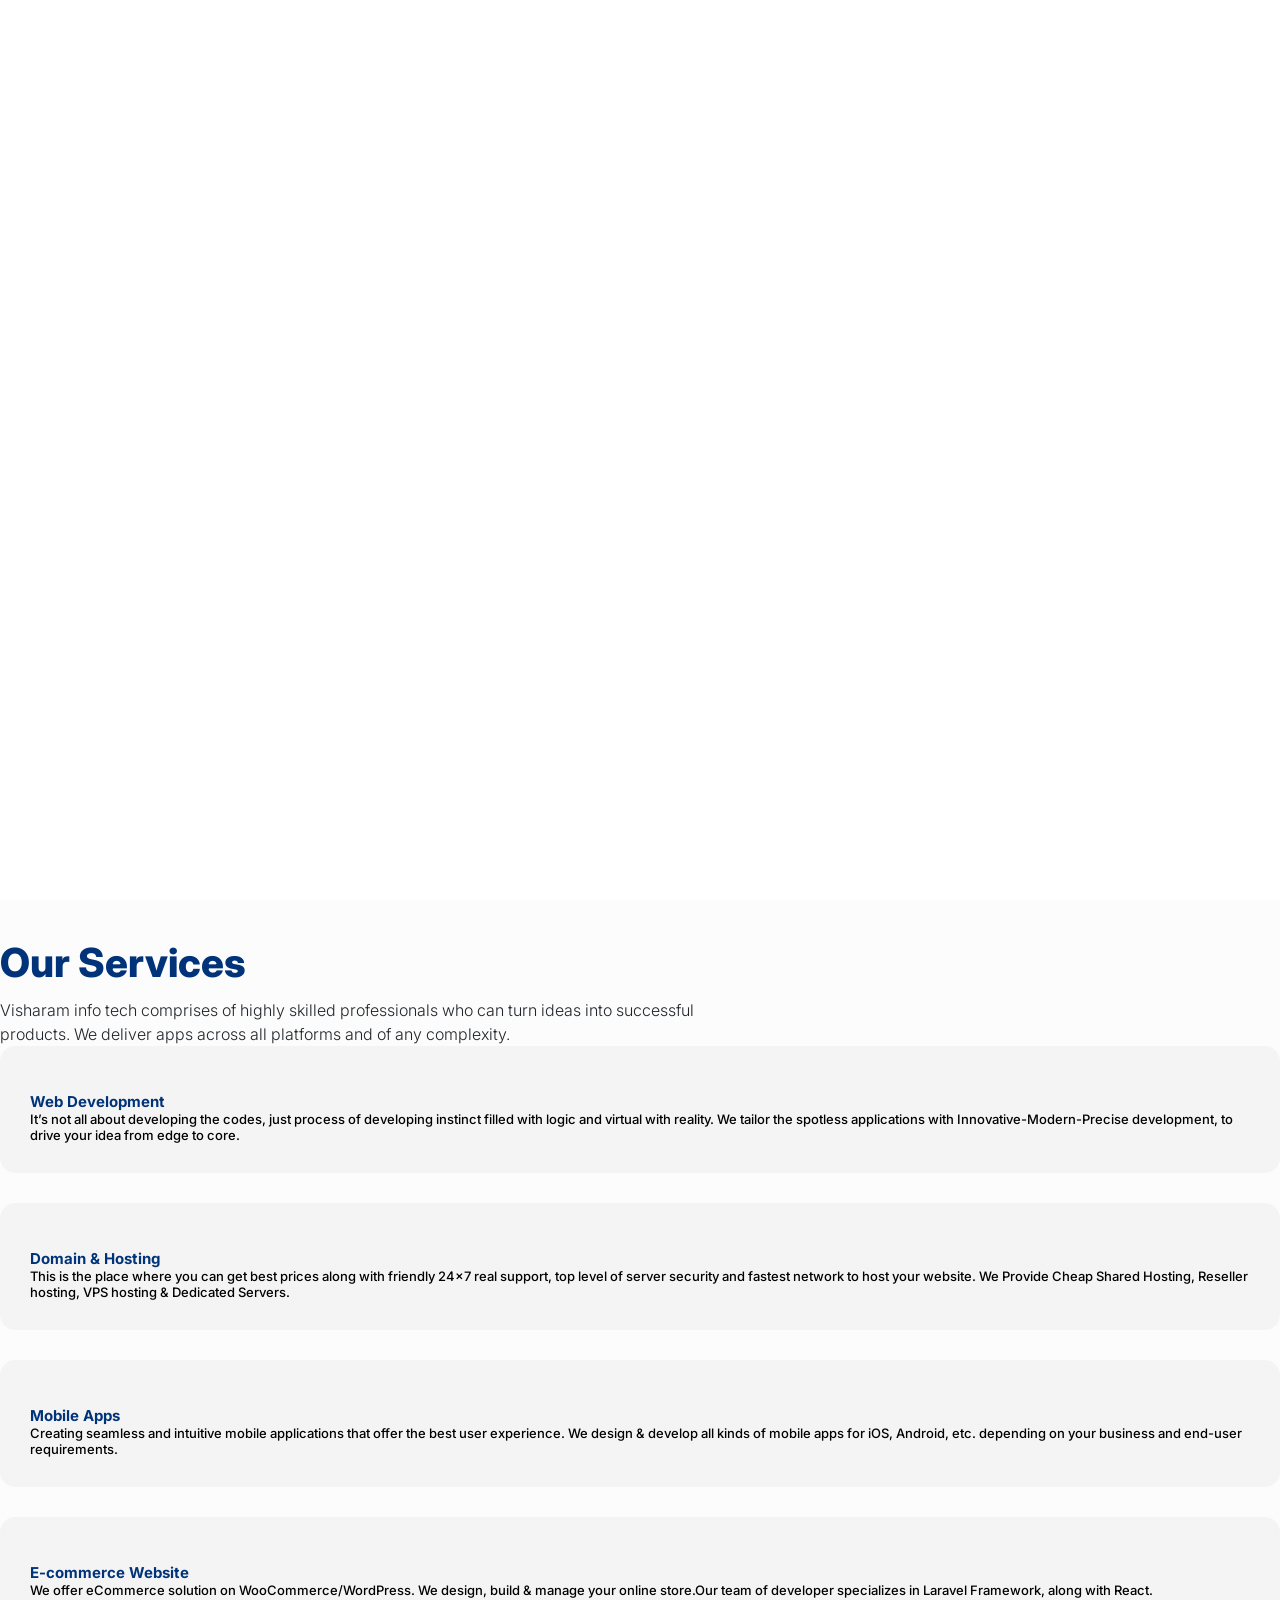
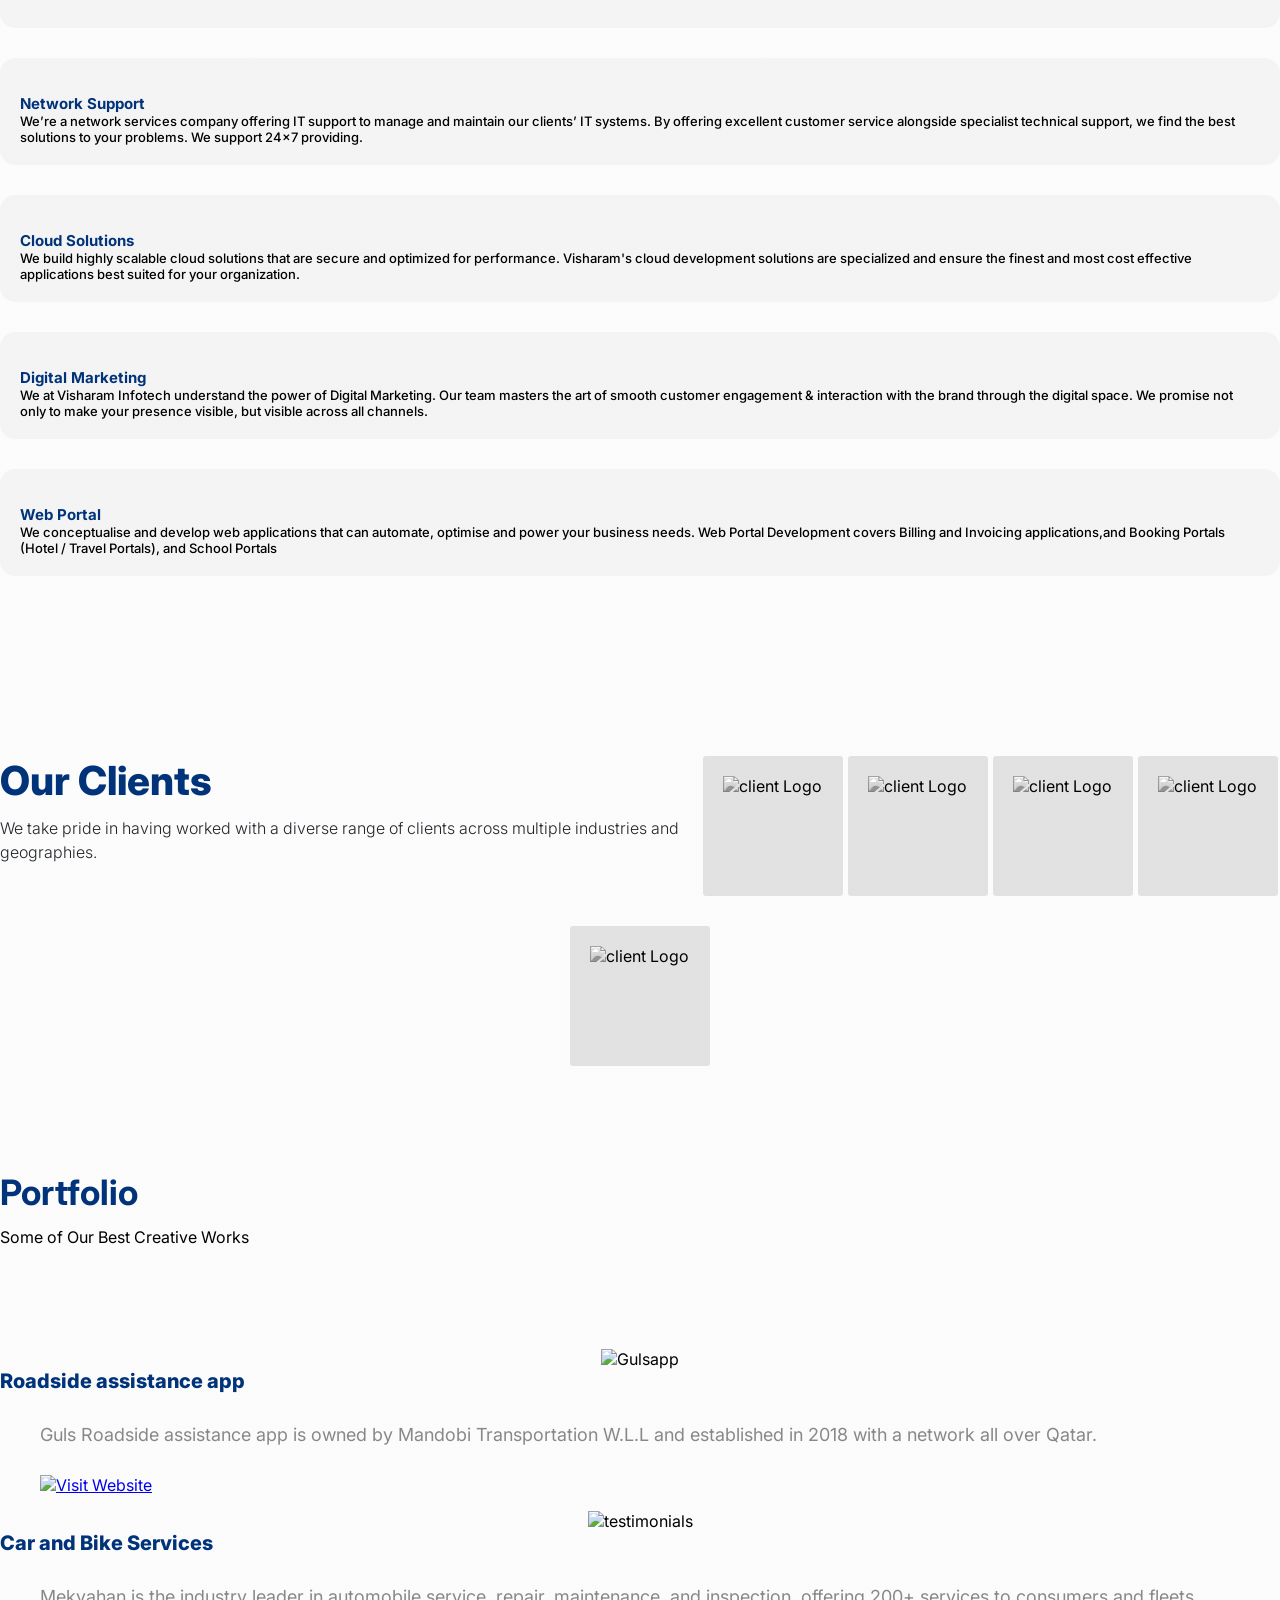
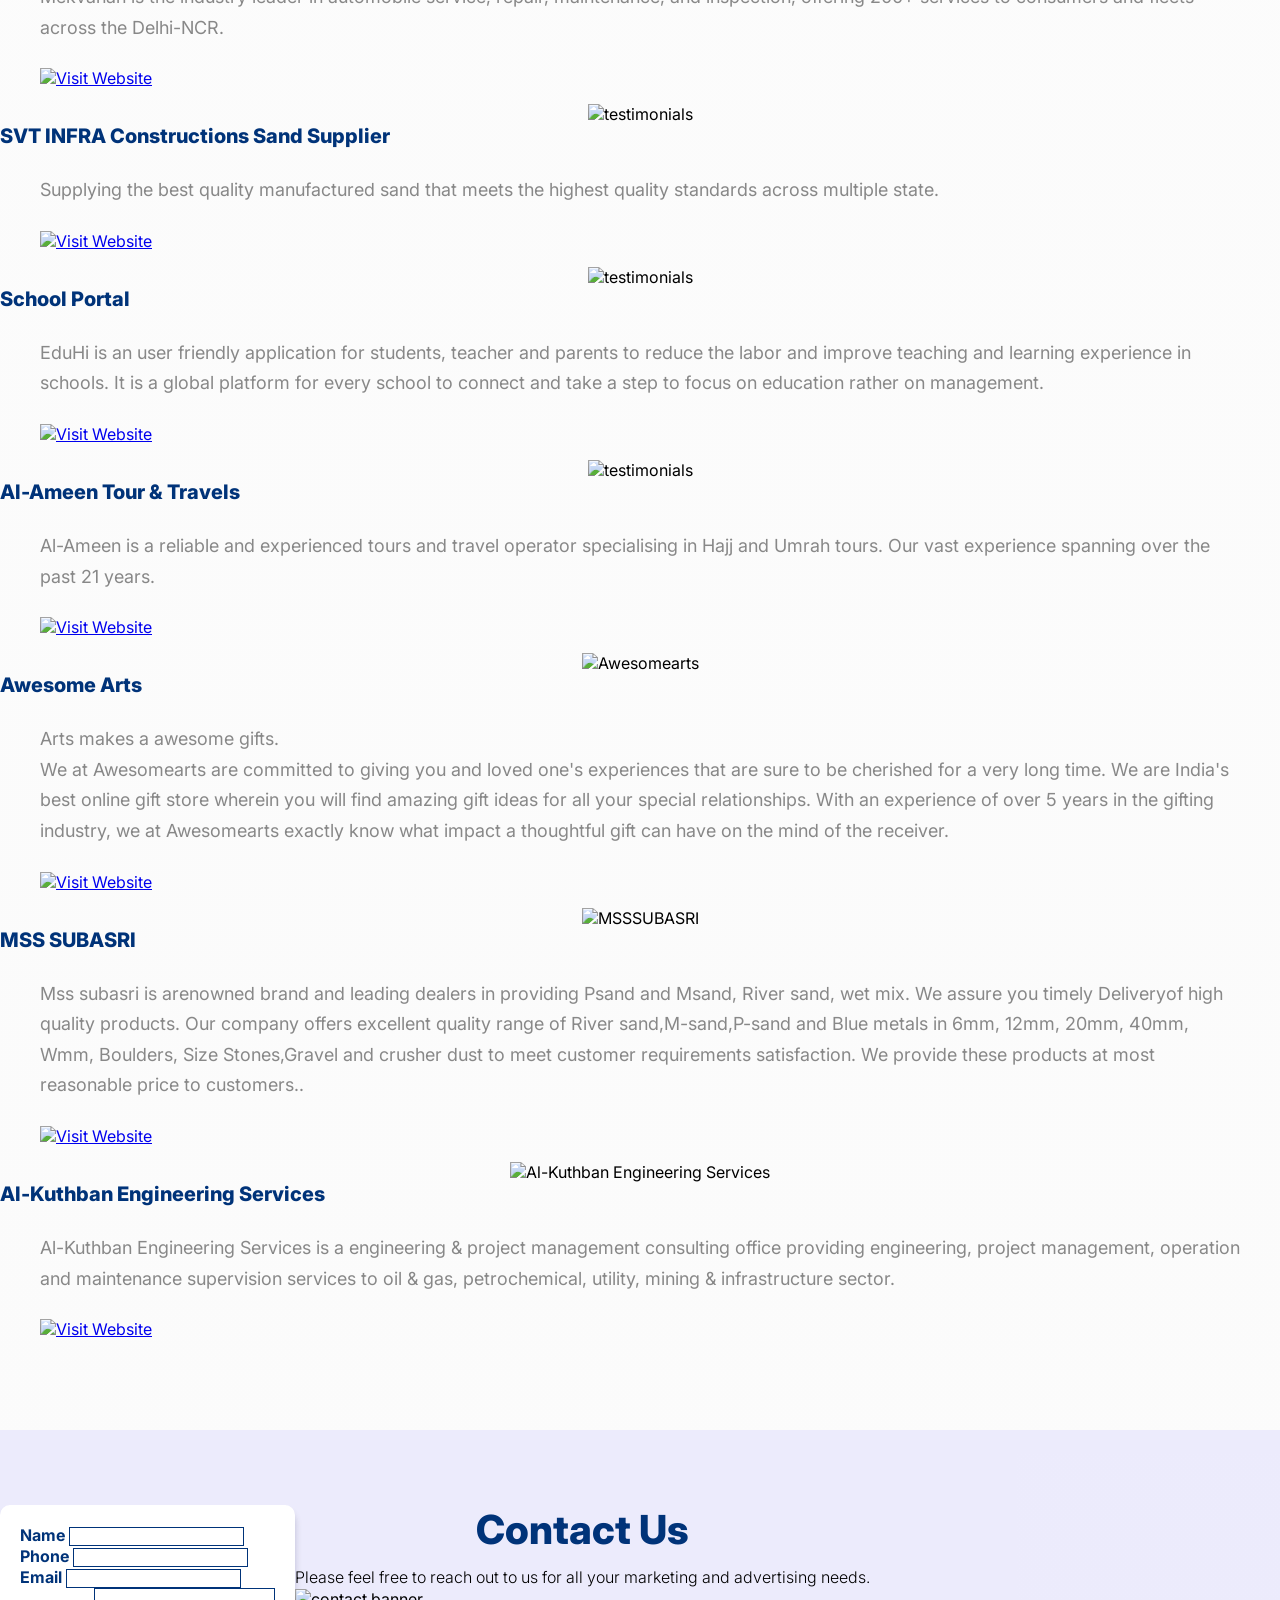
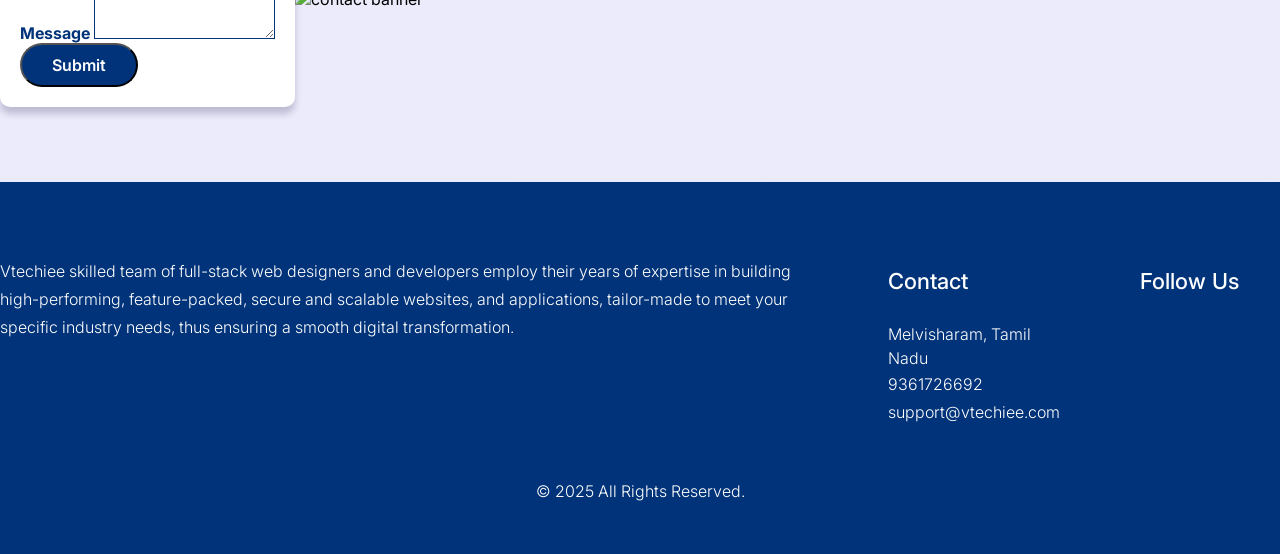
==== commit 9fc484bf: "Add SAP B1 Implementation and Support section Added a new section for SAP B1 services with details o" ====
--- a/index.html
+++ b/index.html
@@ -133,6 +133,12 @@
             <div class="fade col-md-12" style="opacity: 1;">
               <h3 class="header-title">We Create Business Apps!</h3>
           <p class="header-title-text">We Specialize in Developing, Integrating and Deploying consumer facing Web Applications, leveraging an in-depth understanding of Social, Mobile, Analytics and Cloud.</p>
+            </div>
+                      <div class="fade col-md-12" style="opacity: 1;"> 
+              <h3 class="header-title">SAP B1 Implementation,Support,Upgradtions</h3>
+          <p class="header-title-text">We offer SAP Business One Implementation, Support, and Upgrade services to ensure smooth deployment and optimal performance.
+Our experts handle setup, patch upgrades, and issue resolution with minimal downtime.
+Keep your SAP system secure, up-to-date, and running at peak efficiency.</p>  
             </div>
             <div class="fade col-md-12" style="opacity: 1;"> 
               <h3 class="header-title">UI UX Design and Innovation</h3>
--- a/css/style.css
+++ b/css/style.css
@@ -0,0 +1,1361 @@
+/* import custom fonts */
+
+/* ================================================== */
+
+@import url('https://fonts.googleapis.com/css2?family=Inter:wght@300;400;500;600;700&amp;display=swap');
+/* ================================================== */
+
+/* ===== body =====*/
+
+* {
+    -webkit-font-smoothing: antialiased;
+    -moz-os-font-smoothing: grayscale;
+    box-sizing: border-box
+}
+
+html {
+    padding: 0;
+    margin: 0
+}
+
+body {
+    font-family: 'Inter', sans-serif;
+    padding: 0;
+    margin: 0;
+    background-color: #fcfcfc;
+    background-image: linear-gradient(#FCFCFC, #FBFBFB)
+}
+
+h1,
+h2,
+h3,
+h4,
+h5,
+h6,
+p {
+    margin: 0;
+    font-weight: 500
+}
+
+.padding-0 {
+    padding: 0 !important
+}
+
+.color-blue {
+    color: #003379;
+}
+
+.color-green {
+    color: #003379;
+}
+
+.wrapper {
+    width: 100%;
+    height: 100%;
+    padding: 0;
+    margin: 0 !important;
+    overflow: hidden
+}
+
+#top,
+#about,
+#services,
+#pricing,
+#blog,
+#testimonials,
+#contact {
+    display: block;
+    position: relative;
+    top: -70px !important;
+    visibility: hidden
+}
+
+button:focus {
+    outline: none !important
+}
+
+/*========= preloader ============== */
+
+#preloader {
+    display: table;
+    position: fixed;
+    z-index: 20000;
+    top: 0;
+    left: 0;
+    width: 100%;
+    height: 100%;
+    background: #ffffff;
+    background-image: #003379;
+    text-align: center;
+}
+
+.preloader1 {
+    width: 60px;
+    height: 60px;
+    display: inline-block;
+    padding: 0px;
+    border-radius: 100%;
+    border: 2px solid;
+    border-top-color: rgba(0, 0, 0, 0.65);
+    border-bottom-color: rgba(0, 0, 0, 0.1);
+    border-left-color: rgba(0, 0, 0, 0.1);
+    border-right-color: rgba(0, 0, 0, 0.1);
+    -webkit-animation: preloader1 1s ease-in infinite;
+    animation: preloader1 1s ease-in infinite;
+    position: absolute;
+    margin-left: -30px;
+    top: 45%;
+}
+
+.spinner {
+    display: table-cell;
+    vertical-align: middle;
+    margin: 100px auto 0;
+    width: 70px;
+    text-align: center;
+}
+
+.spinner .bounce1 {
+    -webkit-animation-delay: -0.32s;
+    animation-delay: -0.32s;
+    background: #003379;
+}
+
+.spinner .bounce2 {
+    -webkit-animation-delay: -0.16s;
+    animation-delay: -0.16s;
+    background: #003379;
+}
+
+.spinner .bounce3 {
+    background: #003379;
+}
+
+.spinner>div {
+    width: 18px;
+    height: 18px;
+    background-color: #fff;
+    border-radius: 100%;
+    display: inline-block;
+    -webkit-animation: sk-bouncedelay 1.4s infinite ease-in-out both;
+    animation: sk-bouncedelay 1.4s infinite ease-in-out both;
+}
+
+@-webkit-keyframes sk-bouncedelay {
+
+    0%,
+    80%,
+    100% {
+        -webkit-transform: scale(0)
+    }
+
+    40% {
+        -webkit-transform: scale(1.0)
+    }
+}
+
+@keyframes sk-bouncedelay {
+
+    0%,
+    80%,
+    100% {
+        -webkit-transform: scale(0);
+        transform: scale(0);
+    }
+
+    40% {
+        -webkit-transform: scale(1.0);
+        transform: scale(1.0);
+    }
+}
+
+@keyframes preloader1 {
+    from {
+        transform: rotate(0deg);
+    }
+
+    to {
+        transform: rotate(360deg);
+    }
+}
+
+@-webkit-keyframes preloader1 {
+    from {
+        -webkit-transform: rotate(0deg);
+    }
+
+    to {
+        -webkit-transform: rotate(360deg);
+    }
+}
+
+/* ===== Header =====*/
+.header-scrolled {
+    position: fixed;
+    margin-top: 0 !important;
+    top: 0;
+    left: 0;
+    width: 100%;
+    height: 75px;
+    background-color: #fff !important;
+    -webkit-box-shadow: 0 4px 6px 0 rgba(12, 0, 46, .05);
+    box-shadow: 0 4px 6px 0 rgba(12, 0, 46, .05)
+}
+
+.header-scrolled .navbar-brand img {
+    width: 100px;
+    height: auto
+}
+
+.header-scrolled .nav-link-menu {
+    font-size: 15px
+}
+
+.header-scrolled .learn-more-btn {
+    font-size: 15px;
+    padding: 10px 25px !important
+}
+
+.navbar {
+    margin-top: 10px;
+    background-color: transparent;
+    padding-top: 15px;
+    padding-bottom: 15px;
+    -webkit-transition: all .2s linear;
+    -o-transition: all .2s linear;
+    transition: all .2s linear
+}
+
+.navbar-nav {
+    align-items: center
+}
+
+.navbar-brand {
+    display: flex;
+    align-items: center
+}
+
+.navbar-brand img {
+    margin-left: 15px;
+    width: 175px;
+    height: auto
+}
+
+.navbar-brand-menu {
+    margin-right: 15px
+}
+
+.menu-navbar-nav {
+    width: 100%;
+    display: flex;
+    justify-content: center
+}
+
+.nav-item {
+    margin-left: 15px;
+    margin-right: 15px
+}
+
+.navbar-nav:not(.menu-navbar-nav) .nav-item:last-of-type {
+    margin-left: 0 !important;
+    margin-right: 0 !important
+}
+
+.nav-item .nav-link {
+    text-align: right
+}
+
+.nav-item .nav-link:hover .nav-link-menu {
+    color: #303669 !important
+}
+
+.nav-link-menu {
+    font-family: 'Inter', sans-serif;
+    font-weight: 600;
+    font-size: 18px;
+    color: #000;
+    line-height: 1
+}
+
+.learn-more-btn {
+    background-color: #003379;
+    font-size: 16px;
+    font-family: 'Inter', sans-serif;
+    font-weight: 600;
+    color: #fff;
+    padding: 10px 30px !important;
+    border-radius: 100px;
+    display: flex;
+    justify-content: center;
+    align-items: center
+}
+
+.learn-more-btn:hover {
+    color: #fff;
+    background-color:#869791;
+}
+
+.learn-extra-btn {
+    background-color: transparent;
+    font-size: 16px;
+    font-family: 'Inter', sans-serif;
+    font-weight: 600;
+    color: #558b95;
+    padding: 8px 26px !important;
+    border-radius: 100px;
+    border: 2px solid #558b95;
+    display: flex;
+    margin-left: 10px;
+    justify-content: center;
+    align-items: center
+}
+
+.learn-extra-btn:hover {
+    color: #003379;
+    border: 2px solid #003379
+}
+
+.learn-more-btn .ti,
+.learn-extra-btn .ti {
+    margin-top: 0px;
+    padding-right: 7px;
+}
+
+.about-btn-icon {
+    margin-right: 5px
+}
+
+.ti-layout-grid2 {
+    font-size: 30px;
+    color: #003379;
+}
+
+
+.header {
+    display: flex;
+    width: 100%;
+    padding: 160px 0 100px;
+    justify-content: center;
+    align-items: center;
+    background-image: url("../images/header-bg.svg");
+    background-repeat: no-repeat;
+    background-size: 100%;
+}
+
+.header-container {
+    display: flex;
+    justify-content: center;
+    align-items: center;
+    flex-direction: row-reverse
+}
+
+.header-img-section img {
+    width: 100%
+}
+
+.header-subtitle {
+    font-family: 'Inter', sans-serif;
+    font-size: 28px;
+    font-weight: 400;
+    line-height: 1.5;
+    color: #49495c
+}
+
+.header-title {
+    font-family: 'Inter', sans-serif;
+    font-weight: 700;
+    font-size: 35px;
+    line-height: 1.25;
+    margin-bottom: 10px;
+    color: #003379
+}
+
+.header-title-text {
+    font-family: 'Inter', sans-serif;
+    font-size: 16px;
+    font-weight: 400;
+    line-height: 1.5;
+    margin-bottom: 25px
+}
+
+.learn-more-btn-section {
+    display: flex;
+    justify-content: left;
+    align-items: center;
+    margin-top: 20px
+}
+
+.vertical-slider-section {
+    background-color: rgba(222, 228, 233, .25);
+    padding-top: 0;
+    padding-bottom: 50px
+}
+
+.vertical-slider-section {
+    position: relative
+}
+
+.vertical-slider-container {
+    position: relative;
+    display: flex;
+    padding-top: 0;
+    padding-bottom: 25px;
+    flex-wrap: wrap;
+    flex-direction: row;
+    justify-content: center;
+    align-items: center
+}
+
+.vertical-slider-header-img-section {
+    padding: 20px
+}
+
+.vertical-slider-header-img-section img {
+    width: 100%
+}
+
+.vertical-slider-title-section {
+    display: flex;
+    justify-content: center;
+    flex-direction: column;
+    text-align: left;
+    padding-top: 50px;
+    width: 100%
+}
+
+.vertical-slider-subtitle {
+    font-family: 'Inter', sans-serif;
+    font-size: 20px;
+    font-weight: 400;
+    line-height: 1.5;
+    color: #49495c
+}
+
+.vertical-slider-title {
+    font-family: 'Inter', sans-serif;
+    font-weight: 800;
+    font-size: 40px;
+    line-height: 1.25;
+    margin-bottom: 10px;
+    color: #003379
+}
+
+.vertical-slider-text {
+    font-family: 'Inter', sans-serif;
+    font-size: 16px;
+    font-weight: 300;
+    line-height: 1.5
+}
+
+.owl-vertical-slider .owl-nav {
+    display: none
+}
+
+.owl-vertical-slider .owl-dots {
+    margin-top: 20px;
+    display: flex;
+    justify-content: center;
+    align-items: center;
+    position: absolute;
+    top: 50%;
+    right: 20px;
+    transform: rotate(90deg)
+}
+
+.owl-vertical-slider .owl-dots .owl-dot span {
+    background-color: #ccc !important
+}
+
+.owl-vertical-slider .owl-dots .owl-dot.active span,
+.owl-theme .owl-dots .owl-dot:hover span {
+    background-color: #003379 !important
+}
+
+/* ===== Aboout Us Section =====*/
+.about-section {
+    padding-top: 75px;
+    padding-bottom: 75px;
+    background-color: rgba(182, 178, 255, .22);
+    position: relative;
+    background-color: #ffffff;
+background-image: url("data:image/svg+xml,%3Csvg xmlns='http://www.w3.org/2000/svg' viewBox='0 0 2000 1500'%3E%3Cdefs%3E%3Crect stroke='%23ffffff' stroke-width='.5' width='1' height='1' id='s'/%3E%3Cpattern id='a' width='3' height='3' patternUnits='userSpaceOnUse' patternTransform='scale(50) translate(-980 -735)'%3E%3Cuse fill='%23fafafa' href='%23s' y='2'/%3E%3Cuse fill='%23fafafa' href='%23s' x='1' y='2'/%3E%3Cuse fill='%23f5f5f5' href='%23s' x='2' y='2'/%3E%3Cuse fill='%23f5f5f5' href='%23s'/%3E%3Cuse fill='%23f0f0f0' href='%23s' x='2'/%3E%3Cuse fill='%23f0f0f0' href='%23s' x='1' y='1'/%3E%3C/pattern%3E%3Cpattern id='b' width='7' height='11' patternUnits='userSpaceOnUse' patternTransform='scale(50) translate(-980 -735)'%3E%3Cg fill='%23ebebeb'%3E%3Cuse href='%23s'/%3E%3Cuse href='%23s' y='5' /%3E%3Cuse href='%23s' x='1' y='10'/%3E%3Cuse href='%23s' x='2' y='1'/%3E%3Cuse href='%23s' x='2' y='4'/%3E%3Cuse href='%23s' x='3' y='8'/%3E%3Cuse href='%23s' x='4' y='3'/%3E%3Cuse href='%23s' x='4' y='7'/%3E%3Cuse href='%23s' x='5' y='2'/%3E%3Cuse href='%23s' x='5' y='6'/%3E%3Cuse href='%23s' x='6' y='9'/%3E%3C/g%3E%3C/pattern%3E%3Cpattern id='h' width='5' height='13' patternUnits='userSpaceOnUse' patternTransform='scale(50) translate(-980 -735)'%3E%3Cg fill='%23ebebeb'%3E%3Cuse href='%23s' y='5'/%3E%3Cuse href='%23s' y='8'/%3E%3Cuse href='%23s' x='1' y='1'/%3E%3Cuse href='%23s' x='1' y='9'/%3E%3Cuse href='%23s' x='1' y='12'/%3E%3Cuse href='%23s' x='2'/%3E%3Cuse href='%23s' x='2' y='4'/%3E%3Cuse href='%23s' x='3' y='2'/%3E%3Cuse href='%23s' x='3' y='6'/%3E%3Cuse href='%23s' x='3' y='11'/%3E%3Cuse href='%23s' x='4' y='3'/%3E%3Cuse href='%23s' x='4' y='7'/%3E%3Cuse href='%23s' x='4' y='10'/%3E%3C/g%3E%3C/pattern%3E%3Cpattern id='c' width='17' height='13' patternUnits='userSpaceOnUse' patternTransform='scale(50) translate(-980 -735)'%3E%3Cg fill='%23e5e5e5'%3E%3Cuse href='%23s' y='11'/%3E%3Cuse href='%23s' x='2' y='9'/%3E%3Cuse href='%23s' x='5' y='12'/%3E%3Cuse href='%23s' x='9' y='4'/%3E%3Cuse href='%23s' x='12' y='1'/%3E%3Cuse href='%23s' x='16' y='6'/%3E%3C/g%3E%3C/pattern%3E%3Cpattern id='d' width='19' height='17' patternUnits='userSpaceOnUse' patternTransform='scale(50) translate(-980 -735)'%3E%3Cg fill='%23ffffff'%3E%3Cuse href='%23s' y='9'/%3E%3Cuse href='%23s' x='16' y='5'/%3E%3Cuse href='%23s' x='14' y='2'/%3E%3Cuse href='%23s' x='11' y='11'/%3E%3Cuse href='%23s' x='6' y='14'/%3E%3C/g%3E%3Cg fill='%23e0e0e0'%3E%3Cuse href='%23s' x='3' y='13'/%3E%3Cuse href='%23s' x='9' y='7'/%3E%3Cuse href='%23s' x='13' y='10'/%3E%3Cuse href='%23s' x='15' y='4'/%3E%3Cuse href='%23s' x='18' y='1'/%3E%3C/g%3E%3C/pattern%3E%3Cpattern id='e' width='47' height='53' patternUnits='userSpaceOnUse' patternTransform='scale(50) translate(-980 -735)'%3E%3Cg fill='%23003379'%3E%3Cuse href='%23s' x='2' y='5'/%3E%3Cuse href='%23s' x='16' y='38'/%3E%3Cuse href='%23s' x='46' y='42'/%3E%3Cuse href='%23s' x='29' y='20'/%3E%3C/g%3E%3C/pattern%3E%3Cpattern id='f' width='59' height='71' patternUnits='userSpaceOnUse' patternTransform='scale(50) translate(-980 -735)'%3E%3Cg fill='%23003379'%3E%3Cuse href='%23s' x='33' y='13'/%3E%3Cuse href='%23s' x='27' y='54'/%3E%3Cuse href='%23s' x='55' y='55'/%3E%3C/g%3E%3C/pattern%3E%3Cpattern id='g' width='139' height='97' patternUnits='userSpaceOnUse' patternTransform='scale(50) translate(-980 -735)'%3E%3Cg fill='%23003379'%3E%3Cuse href='%23s' x='11' y='8'/%3E%3Cuse href='%23s' x='51' y='13'/%3E%3Cuse href='%23s' x='17' y='73'/%3E%3Cuse href='%23s' x='99' y='57'/%3E%3C/g%3E%3C/pattern%3E%3C/defs%3E%3Crect fill='url(%23a)' width='100%25' height='100%25'/%3E%3Crect fill='url(%23b)' width='100%25' height='100%25'/%3E%3Crect fill='url(%23h)' width='100%25' height='100%25'/%3E%3Crect fill='url(%23c)' width='100%25' height='100%25'/%3E%3Crect fill='url(%23d)' width='100%25' height='100%25'/%3E%3Crect fill='url(%23e)' width='100%25' height='100%25'/%3E%3Crect fill='url(%23f)' width='100%25' height='100%25'/%3E%3Crect fill='url(%23g)' width='100%25' height='100%25'/%3E%3C/svg%3E");
+background-attachment: fixed;
+background-size: cover;
+}
+
+.about-container {
+    position: relative;
+    display: flex;
+    flex-wrap: wrap
+}
+
+.about-header-img-section {
+    padding: 20px
+}
+
+.about-header-img img {
+    width: 100%
+}
+
+.about-title-section {
+    display: flex;
+    justify-content: center;
+    flex-direction: column;
+    text-align: left;
+    width: 100%
+    
+}
+
+.about-subtitle {
+    font-family: 'Inter', sans-serif;
+    font-size: 20px;
+    font-weight: 400;
+    line-height: 1.5;
+    color: #49495c
+}
+
+.about-title {
+    font-family: 'Inter', sans-serif;
+    font-weight: 800;
+    font-size: 40px;
+    line-height: 1.25;
+    margin-bottom: 10px;
+    color: #003379
+}
+
+.about-text {
+    font-family: 'Inter', sans-serif;
+    color: #212529;
+    font-size: 16px;
+    font-weight: 300;
+    line-height: 1.5;
+    max-width: 700px
+}
+
+/* ===== Service setion =====*/
+.services-section {
+    padding-top: 75px;
+    padding-bottom: 75px;
+    position: relative
+}
+
+.service-list .service-box {
+    padding: 30px;
+    background-color: rgba(0, 0, 0, 0.03);
+    margin-bottom: 30px;
+    border-radius: 15px;
+    -webkit-transition: all 500ms linear;
+    -ms-transition: all 500ms linear;
+    transition: all 500ms linear;
+}
+
+.service-list .service-box:hover {
+    background-color: #003379;
+    background-image: url(../images/service-bg.svg);
+    /* background-image: linear-gradient(18deg,#6362d7 2%,#a67bff 95%); */
+    background-repeat: no-repeat;
+    background-position: bottom;
+    background-size: cover;
+    color: #fff;
+    -webkit-transition: all 500ms linear;
+    -ms-transition: all 500ms linear;
+    transition: all 500ms linear;
+    -webkit-transform: translateY(-10px);
+    -ms-transform: translateY(-10px);
+    transform: translateY(-10px);
+}
+
+.service-list .service-box:hover h5 {
+    color: #fff;
+    -webkit-transition: color 500ms linear;
+    -ms-transition: color 500ms linear;
+    transition: color 500ms linear;
+}
+
+.service-list .service-box:hover p {
+    -webkit-transition: color 500ms linear;
+    -ms-transition: color 500ms linear;
+    transition: color 500ms linear;
+}
+
+.service-list .service-box .icon {
+    color: #003379;
+    font-size: 40px;
+    display: inline-block;
+}
+
+.service-list .service-box:hover .icon {
+    color: rgba(255, 255, 255, 0.5);
+    -webkit-transition: color 500ms linear;
+    -ms-transition: color 500ms linear;
+    transition: color 500ms linear;
+}
+
+.service-box h5 {
+    color: #003379;
+    font-weight: bold;
+    font-size: 15px;
+}
+
+.service-list{
+    font-size: 13px;
+
+}
+
+/* ===== Pricing section =====*/
+.pricing-section {
+    padding-top: 75px;
+    padding-bottom: 75px;
+    display: flex;
+    flex-wrap: wrap;
+    position: relative;
+    background-color: #fff
+}
+
+.pricing-container {
+    background-color: transparent
+}
+
+.pricing-subtitle {
+    font-family: 'Inter', sans-serif;
+    font-size: 20px;
+    font-weight: 400;
+    line-height: 1.5;
+    color: #49495c
+}
+
+.pricing-title {
+    text-align: center;
+    display: flex;
+    align-items: center;
+    justify-content: center;
+    flex-direction: column
+}
+
+.pricing-title h2 {
+    font-family: 'Inter', sans-serif;
+    font-weight: 800;
+    font-size: 40px;
+    line-height: 1.25;
+    margin-bottom: 10px;
+    color: #003379
+}
+
+.pricing-title p {
+    font-family: 'Inter', sans-serif;
+    font-size: 16px;
+    font-weight: 300;
+    line-height: 1.5;
+    max-width: 700px
+}
+
+.pricing-plan-cards-section {
+    display: flex;
+    flex-direction: row;
+    padding-top: 25px;
+    padding-bottom: 25px;
+    justify-content: center;
+    align-items: center;
+    padding: 50px 75px 20px
+}
+
+.pricing-card-section {
+    padding: 0
+}
+
+.pricing-card {
+    background-color: #f8f8f8;
+    display: flex;
+    flex-direction: column;
+    justify-content: center;
+    align-items: center;
+    padding: 40px 40px 45px;
+    border-radius: 10px;
+    text-align: center
+}
+
+.pricing-card:hover {
+    box-shadow: 0 2px 29px rgba(0, 0, 0, .15);
+    z-index: 5;
+    cursor: pointer
+}
+
+.pricing-rate {
+    color: #003379;
+    font-weight: 800;
+    font-family: 'Inter', sans-serif;
+    font-size: 34px;
+    line-height: 1.25
+}
+
+
+.featured {
+    box-shadow: 0 2px 40px rgba(0, 0, 0, .05);
+    background-color: #003379;
+    padding-top: 50px;
+    padding-bottom: 50px
+}
+
+.featured .pricing-rate {
+    font-size: 40px;
+    color: #ffffff;
+}
+
+.featured .pricing-period {
+    font-size: 20px;
+    font-weight: 700;
+    color: #fff;
+}
+
+.pricing-one {
+    border-top-right-radius: 0 !important;
+    border-bottom-right-radius: 0 !important
+}
+
+.pricing-three {
+    border-top-left-radius: 0 !important;
+    border-bottom-left-radius: 0 !important
+}
+
+.pricing-period {
+    font-family: 'Inter', sans-serif;
+    font-size: 18px;
+    font-weight: 600;
+    line-height: 1.5;
+    padding-bottom: 0;
+    color: #858585
+}
+
+.pricing-text {
+    font-size: 12px;
+    font-family: 'Inter', sans-serif;
+    font-weight: 600;
+    color: #000
+}
+
+.pricing-all-plan-features-section {
+    text-align: center;
+    width: 100%;
+    display: flex;
+    margin: 15px 0
+}
+
+.pricing-all-plan-features-section ul {
+    width: 100%;
+    list-style: none;
+    padding-inline-start: 0
+}
+
+.pricing-all-plan-features-section li {
+    font-size: 14px;
+    color: #404040;
+    font-family: 'Inter', sans-serif;
+    font-weight: 300;
+    line-height: 1.25;
+    text-align: center;
+    margin-top: 5px
+}
+
+.pricing-card.featured .pricing-all-plan-features-section li {
+    color: #ffffff;
+}
+
+.pricing-all-plan-features-section li strike {
+    color: #a0a0a0
+}
+
+/* ===== Blog Section =====*/
+.blog-section {
+    padding-top: 25px;
+    padding-bottom: 25px;
+    position: relative
+}
+
+.blog-container {
+    position: relative;
+    display: flex;
+    flex-wrap: wrap;
+}
+
+.blog-section {
+    padding-top: 75px;
+    padding-bottom: 75px;
+    position: relative;
+}
+
+.blog-details {
+    border-radius: 15px;
+    overflow: hidden;
+    -webkit-transition: all 500ms linear;
+    -ms-transition: all 500ms linear;
+    transition: all 500ms linear;
+}
+
+.blog-details:hover {
+    -webkit-box-shadow: 0 0px 17px rgba(0, 0, 0, 0.2);
+    box-shadow: 0 0px 17px rgba(0, 0, 0, 0.2);
+    -webkit-transition: all 500ms linear;
+    -ms-transition: all 500ms linear;
+    transition: all 500ms linear;
+}
+
+.blog-img {
+    overflow: hidden;
+}
+
+.blog-img img {
+    width: 100%;
+    -webkit-transition: all 500ms linear;
+    -ms-transition: all 500ms linear;
+    transition: all 500ms linear;
+}
+
+.blog-img:hover img {
+    transform: scale(1.3) rotate(10deg);
+    -webkit-transition: all 500ms linear;
+    -ms-transition: all 500ms linear;
+    transition: all 500ms linear;
+}
+
+.blog-text {
+    padding: 25px;
+    background: rgba(0, 0, 0, 0.04);
+}
+
+.blog-text h5 {
+    margin-bottom: 15px;
+    color: #003379;
+    font-size: 16px;
+    font-weight: bold;
+    line-height: 1.5;
+}
+
+.blog-text p {
+    font-size: 13px;
+    background: rgba(0, 166, 92, 0.15);
+    display: inline-block;
+    padding: 5px 10px;
+    border-radius: 5px;
+    color: #003379;
+    letter-spacing: 0.5px;
+    border: 1px solid;
+}
+
+.blog-text p:nth-child(3) {
+    color: #003379;
+    background-color: rgba(0, 51, 121, 0.15);
+    float: right;
+}
+
+/* ===== Testimonials Section =====*/
+.testimonials-slider-section {
+    background-color: transparent;
+    padding-top: 75px;
+    padding-bottom: 75px;
+    position: relative
+}
+
+.testimonials-slider-section-bg-graphics {
+    position: absolute;
+    width: 25%;
+    right: -5%;
+    top: 10%
+}
+
+.testimonials-slider-section-bg-graphics img {
+    width: 100%
+}
+
+.testimonials-slider-container {
+    position: relative;
+    display: flex;
+    flex-wrap: wrap;
+    flex-direction: row;
+    justify-content: center;
+    align-items: center
+}
+
+.testimonials-slider-header-img-section {
+    padding: 20px
+}
+
+.testimonials-slider-header-img-section img {
+    width: 100%
+}
+
+.testimonials-slider-title-section {
+    display: flex;
+    justify-content: center;
+    flex-direction: column;
+    text-align: left;
+    width: 100%
+}
+
+.testimonials-slider-subtitle {
+    font-family: 'Inter', sans-serif;
+    font-size: 20px;
+    font-weight: 400;
+    line-height: 1.5;
+    color: #49495c
+}
+
+.testimonials-slider-title {
+    font-family: 'Inter', sans-serif;
+    font-weight: 800;
+    font-size: 20px;
+    line-height: 1.25;
+    margin-bottom: 10px;
+    color: #003379
+}
+
+.testimonials-slider-text {
+    font-family: 'Inter', sans-serif;
+    font-size: 16px;
+    font-weight: 300;
+    line-height: 1.5
+}
+
+.blockquote p {
+    margin-bottom: 25px;
+    color: #888;
+    font-size: 18px;
+    font-weight: normal;
+    line-height: 1.7;
+}
+
+.blockquote-footer::before {
+    content: none;
+}
+
+.blockquote-footer {
+    font-size: 19px;
+    color: #003379;
+    background-color: rgba(0, 51, 121, 0.15);
+    display: inline-block;
+    padding: 5px 10px;
+    border-radius: 0 5px 5px 0;
+    letter-spacing: 0.5px;
+    border-left: 5px solid;
+    font-style: italic;
+}
+
+.owl-testimonials-slider .owl-nav {
+    display: none
+}
+
+.owl-testimonials-slider .owl-dots .owl-dot span {
+    background-color: #ccc !important
+}
+
+.owl-testimonials-slider .owl-dots .owl-dot.active span {
+    background-color: #003379 !important;
+    width: 20px;
+}
+
+/* ===== Contact Us Section =====*/
+.contact-section {
+    padding-top: 75px;
+    padding-bottom: 75px;
+    background-color: rgba(182, 178, 255, .22);
+    position: relative
+}
+
+.contact-container {
+    position: relative;
+    display: flex;
+    flex-wrap: wrap
+}
+
+.contact-header-img img {
+    width: 100%
+}
+
+form.contact-form {
+    background: #fff;
+    padding: 20px;
+    border-radius: 10px;
+    -webkit-box-shadow: 0 7px 7px 0px rgba(12, 0, 46, .2);
+    box-shadow: 0 7px 7px 0px rgba(12, 0, 46, .2);
+}
+
+.contact-form label {
+    font-size: 16px;
+    color: #003379;
+    font-weight: bold;
+    margin-bottom: 2px;
+}
+
+.contact-form .form-control {
+    border: 1px solid #003379;
+}
+
+.contact-form .form-control:focus {
+    box-shadow: none;
+    border: 1px solid #003379;
+    background-color: rgba(0, 51, 121, 0.03);
+}
+
+/* ===== Footer Section =====*/
+.footer-section {
+    padding-top: 75px;
+    padding-bottom: 55px;
+    margin-bottom: 0 !important;
+    position: relative;
+    background-color: #003379;
+    background-image: url("../images/footer.svg");
+    background-repeat: no-repeat;
+    background-position: bottom;
+    background-size: contain;
+    color: #ffffff
+}
+
+.footer-section a {
+    color: #ffffff
+}
+
+.footer-section-bg-graphics {
+    position: absolute;
+    right: -10%;
+    bottom: 0%
+}
+
+.footer-container {
+    display: flex;
+    position: relative
+}
+
+.footer-logo {
+    display: flex;
+    flex-direction: column;
+    margin-bottom: 20px;
+    padding-right: 40px
+}
+
+.footer-logo img {
+    width: 150px;
+    height: 60px;
+    margin-bottom: 20px
+}
+
+.footer-logo p {
+    font-family: 'Inter', sans-serif;
+    font-size: 16px;
+    line-height: 1.75;
+    font-weight: 300
+}
+
+.footer-subsection {
+    padding-left: 40px;
+    padding-right: 40px
+}
+
+.footer-subsection-title {
+    font-size: 22px;
+    font-family: 'Inter', sans-serif;
+    color: #ffffff;
+    line-height: 2.2;
+    margin-bottom: 10px
+}
+
+.footer-subsection-text {
+    font-family: 'Inter', sans-serif;
+    font-size: 16px;
+    line-height: 1.75;
+    font-weight: 300
+}
+
+.footer-subsection-2-1 {
+    margin-bottom: 20px
+}
+
+.footer-subsection-2-2 {
+    margin-bottom: 20px
+}
+
+.footer-subsection-list {
+    list-style: none;
+    padding-left: 0
+}
+
+.footer-subsection-list li {
+    font-size: 16px;
+    color: #ffffff;
+    font-family: 'Inter', sans-serif;
+    font-weight: 300;
+    line-height: 1.5;
+    text-align: left;
+    margin-top: 10px;
+    display: table-row
+}
+
+.footer-subsection-list li a {
+    text-decoration: none;
+    line-height: 1.8;
+}
+
+.footer-subsection-list li span {
+    font-size: 12px;
+    color: #ccc;
+}
+
+.footer-social-media-icons-section {
+    display: flex
+}
+
+.footer-social-media-icon {
+    justify-content: center;
+    align-items: center;
+    padding-right: 25px
+}
+
+.footer-social-media-icon .fa {
+    color: #ffffff;
+    font-size: 25px;
+    text-decoration: none !important
+}
+
+.footer-social-media-icon .fa:hover {
+    color: #ffffff
+}
+
+.footer-credits {
+    padding-top: 40px;
+    display: flex;
+    justify-content: center;
+    align-items: center;
+    text-align: center
+}
+
+.footer-credits p {
+    font-size: 16px;
+    font-weight: 300;
+    color: #ffffff;
+    font-family: 'Inter', sans-serif;
+    line-height: 1
+}
+
+.footer-credits a {
+    font-size: 17px;
+    font-weight: 700
+}
+
+.footer-credits a:hover {
+    color: #ffffff;
+    text-decoration: none
+}
+
+/*=============== Resnponsive ============*/
+
+
+/* Large devices (desktops, 992px and up) */
+
+@media (min-width: 992px) and (max-width: 1199px) {
+    .nav-item {
+        margin-left: 10px;
+        margin-right: 10px;
+    }
+
+    .nav-link-menu {
+        font-size: 15px;
+    }
+}
+
+/* Medium devices (tablets, 768px and up)*/
+@media screen and (max-width: 991px) {
+    .header-container {
+        flex-direction: column
+    }
+
+    .header-title-section {
+        text-align: center;
+        margin-top: 40px
+    }
+
+    .navbar-collapse {
+        background-color: #fcfcfc;
+        color: #003379;
+        padding-bottom: 20px;
+        padding-top: 20px
+    }
+
+    .header-scrolled .navbar-collapse {
+        background-color: #fff
+    }
+
+    .nav-link-menu {
+        color: #003379;
+        font-size: 18px !important
+    }
+
+    #navbar .nav-item .learn-more-btn {
+        margin-top: 10px
+    }
+
+    .learn-more-btn-section {
+        justify-content: center
+    }
+
+    .vertical-slider-title-section {
+        text-align: center;
+        margin-top: 40px
+    }
+
+    .owl-vertical-slider .owl-dots {
+        right: 0
+    }
+
+    .pricing-plan-cards-section {
+        flex-direction: column;
+        justify-content: center;
+        align-items: center;
+        padding: 40px 15px 0
+    }
+
+    .pricing-card {
+        margin-bottom: 25px
+    }
+
+    .pricing-one {
+        border-top-right-radius: 10px !important;
+        border-bottom-right-radius: 10px !important
+    }
+
+    .pricing-three {
+        border-top-left-radius: 10px !important;
+        border-bottom-left-radius: 10px !important
+    }
+
+    .pricing-title p {
+        max-width: 428px
+    }
+
+    .testimonials-slider-title-section {
+        text-align: center;
+        margin-top: 40px
+    }
+
+    .owl-testimonials-slider .owl-dots {
+        right: 0
+    }
+
+    .about-container {
+        flex-direction: column-reverse;
+        justify-content: center;
+        align-items: center;
+        text-align: center
+    }
+
+    .about-header-img {
+        display: none;
+    }
+
+    .footer-container {
+        flex-wrap: wrap
+    }
+
+    .footer-logo {
+        padding-left: 40px
+    }
+
+    .blog-details {
+        margin-bottom: 40px;
+    }
+}
+
+
+/* Small devices (landscape phones, 576px and up) */
+@media screen and (max-width: 767px) {
+    .header {
+        height: auto;
+        padding-top: 20%;
+        background-size: 200%;
+    }
+    .footer-section{
+        background-size: 200%;
+    }
+    
+    .blog-details {
+        margin-bottom: 30px;
+    }
+
+    .contact-container {
+        flex-direction: column-reverse;
+    }
+
+    .contact-form {
+        margin-top: 30px;
+    }
+}
+
+/* Extra small devices (portrait phones, less than 576px)*/
+@media screen and (max-width: 575px) {
+    .navbar {
+        padding-top: 0;
+        padding-bottom: 0
+    }
+
+    .header {
+        padding-bottom: 75px;
+    }
+
+    .learn-more-btn,
+    .learn-extra-btn {
+        padding-left: 13px !important;
+        padding-right: 13px !important;
+        font-size: 13px;
+    }
+
+    .services-container {
+        flex-direction: column
+    }
+
+    .header {
+        padding-top: 30%
+    }
+
+    .header-subtitle {
+        font-size: 24px
+    }
+
+    .header-title {
+        font-size: 48px
+    }
+
+    .header-title-text {
+        font-size: 18px
+    }
+}
+
+
+
+/* client box */
+.client-box{
+width: 140px;
+height: 140px;
+border-radius: 3px;
+background-color: rgba(0, 0, 0, .1);
+margin-left: auto;
+margin-right: auto;
+margin-bottom: 30px;
+-webkit-filter: grayscale(100%);
+filter: grayscale(100%);
+display: -webkit-box;
+display: -ms-flexbox;
+display: flex;
+-webkit-box-align: center;
+-ms-flex-align: center;
+align-items: center;
+-webkit-box-pack: center;
+-ms-flex-pack: center;
+justify-content: center;
+cursor: pointer;
+-webkit-transition: all ease .3s;
+-o-transition: all ease .3s;
+transition: all ease .3s;
+}
+
+.client-box:hover{
+    background-color: white;
+    -webkit-filter: grayscale(0%);
+filter: grayscale(0%);   
+}
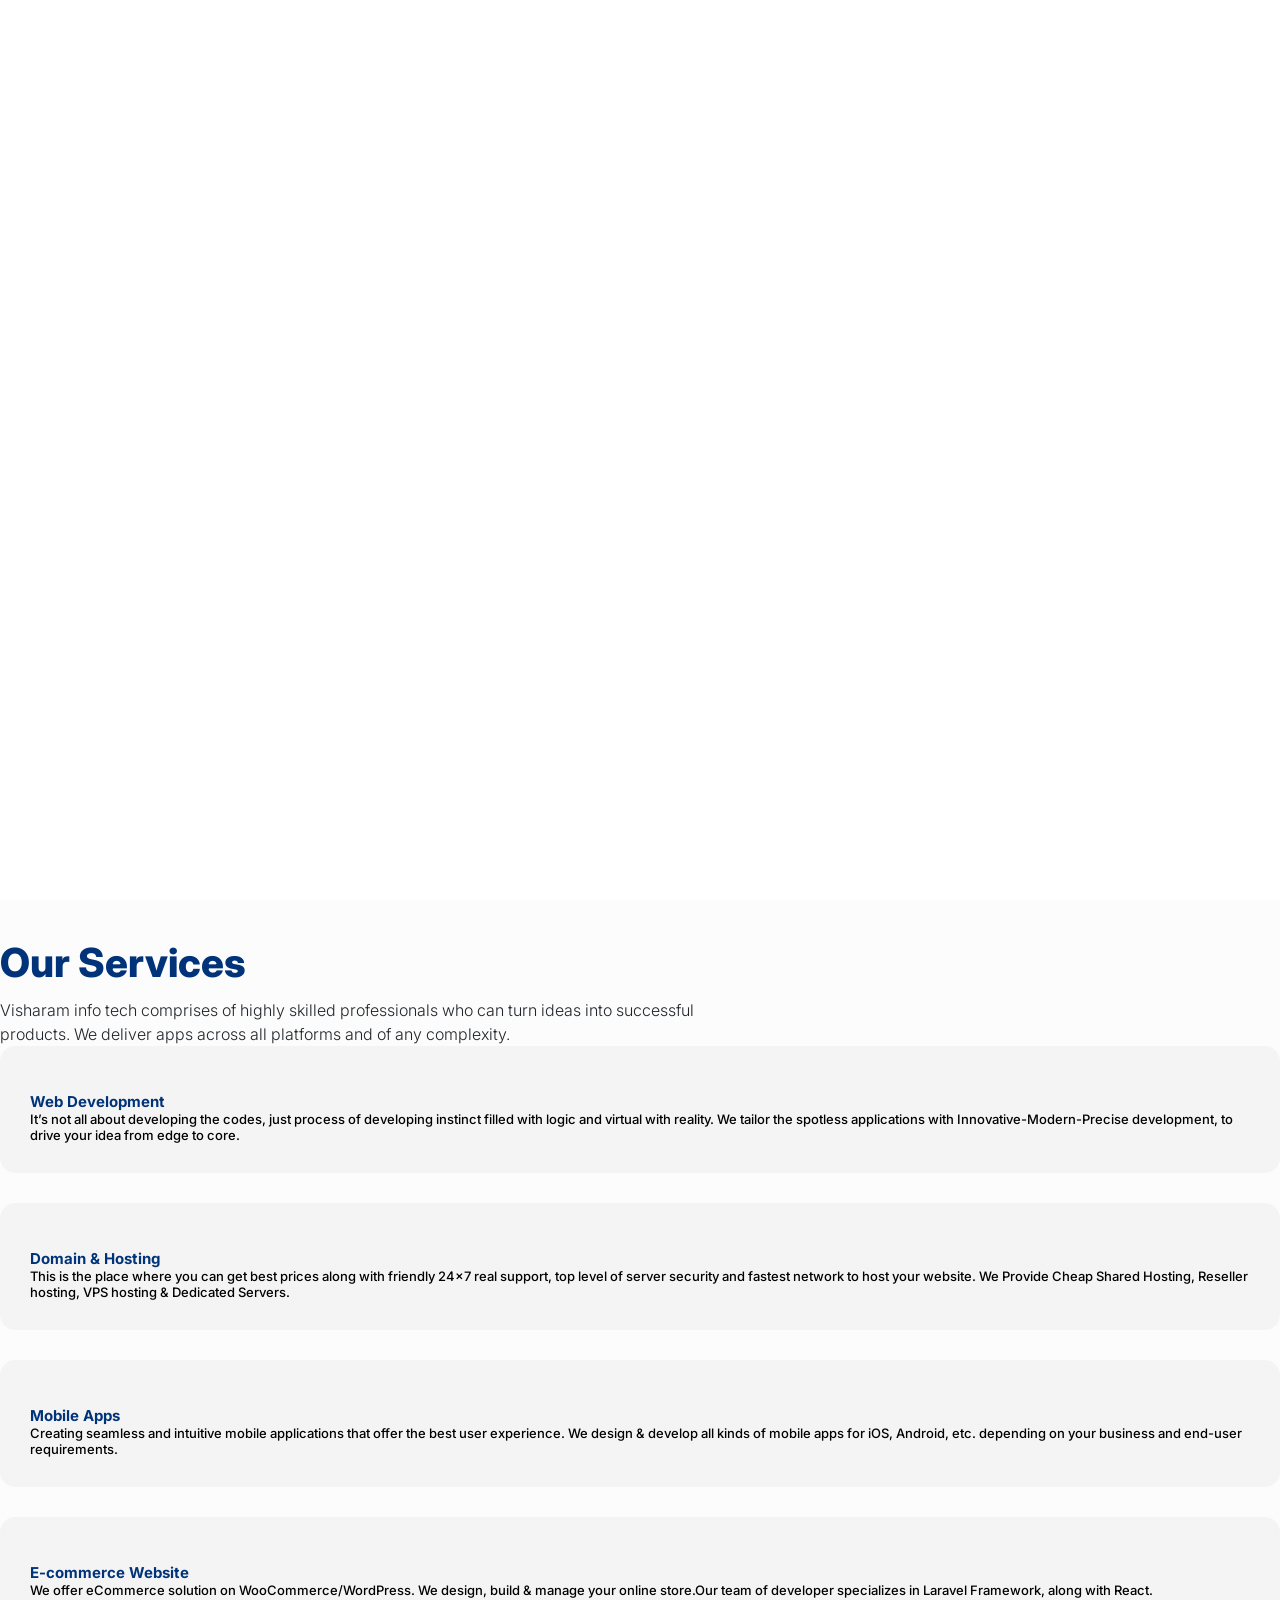
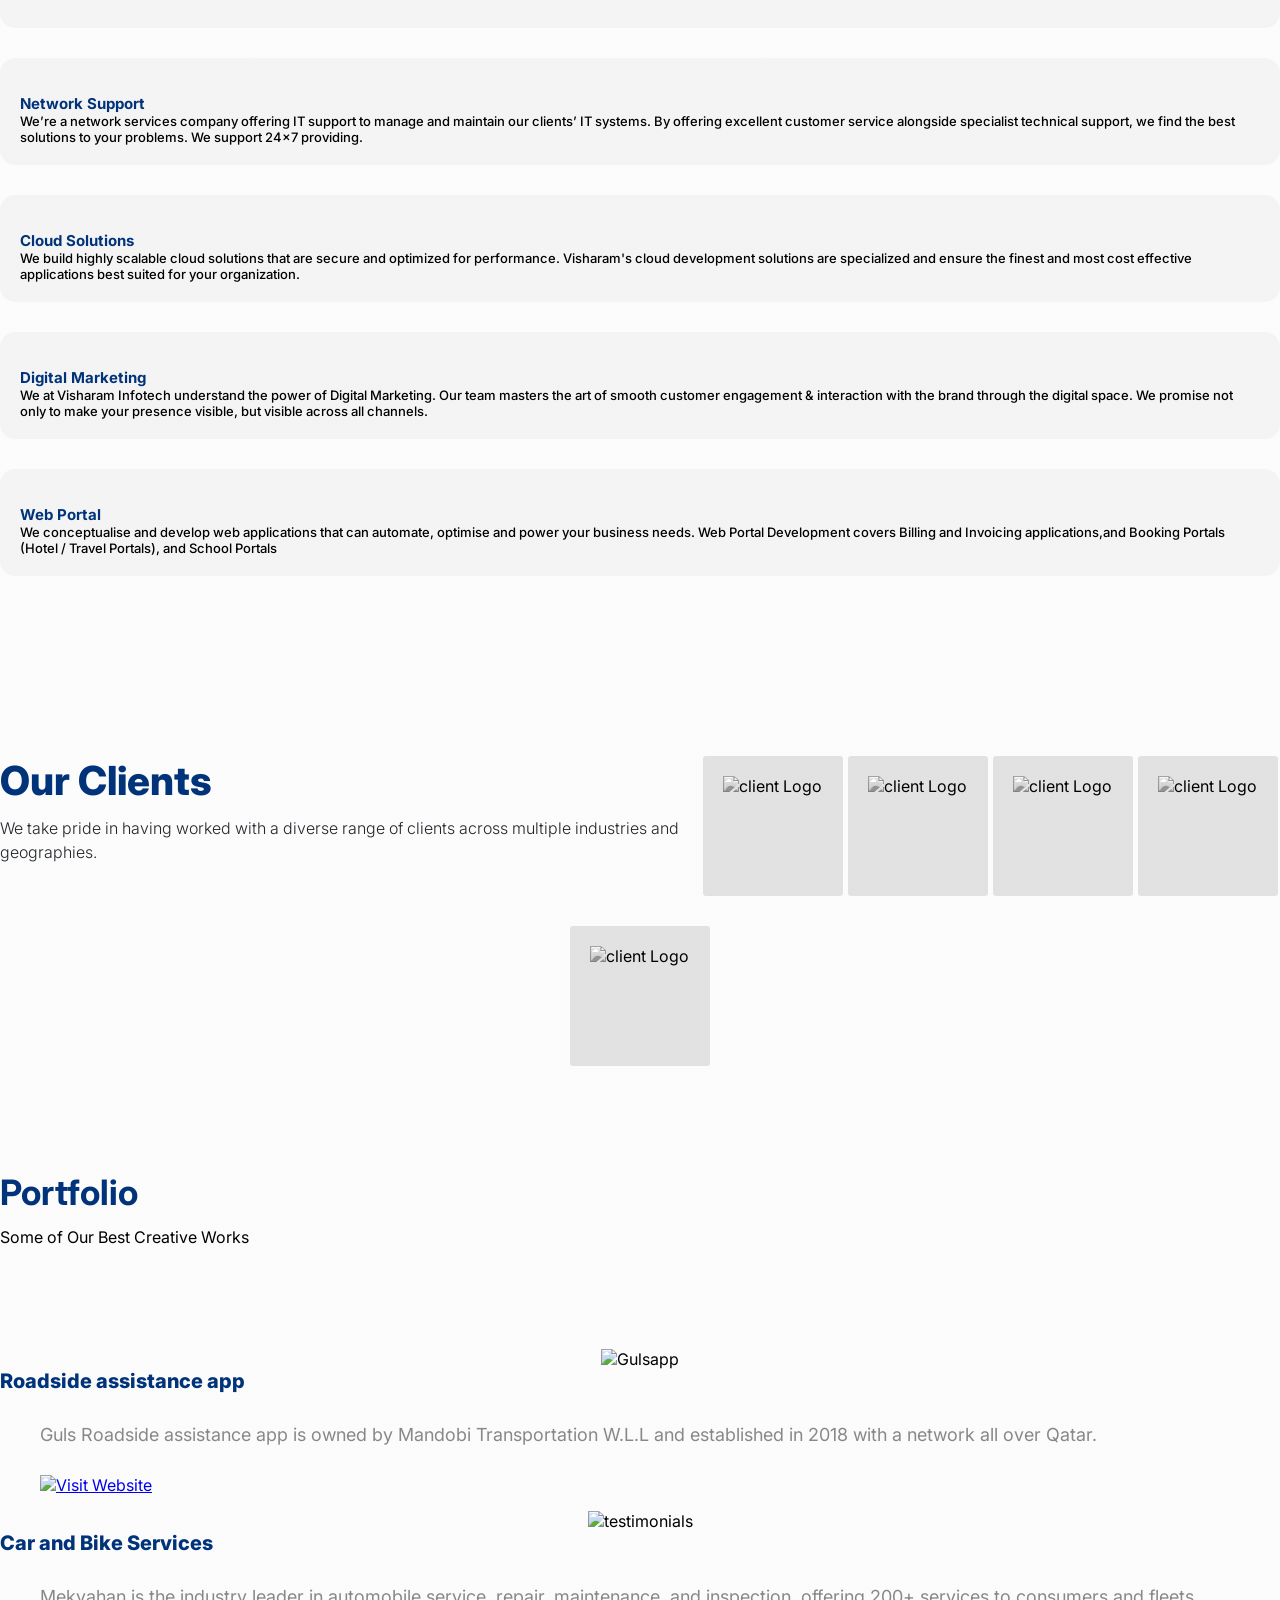
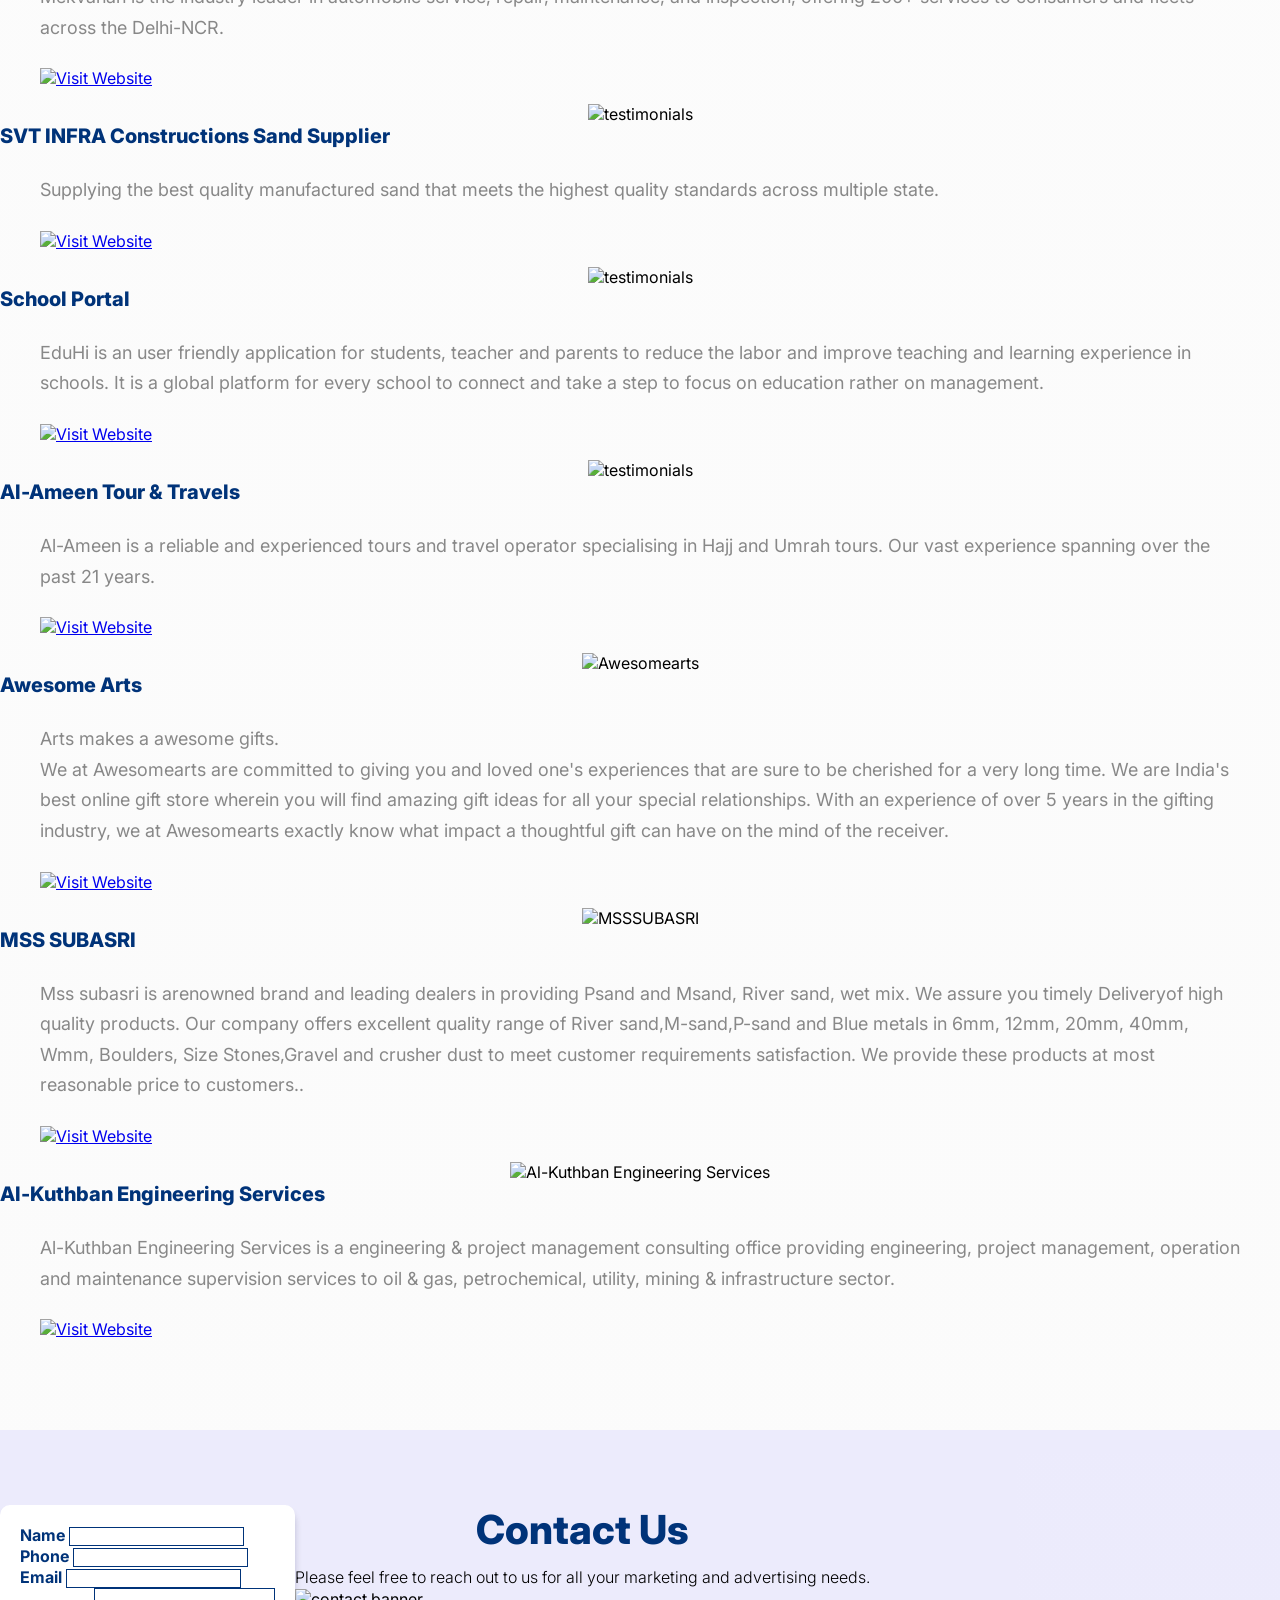
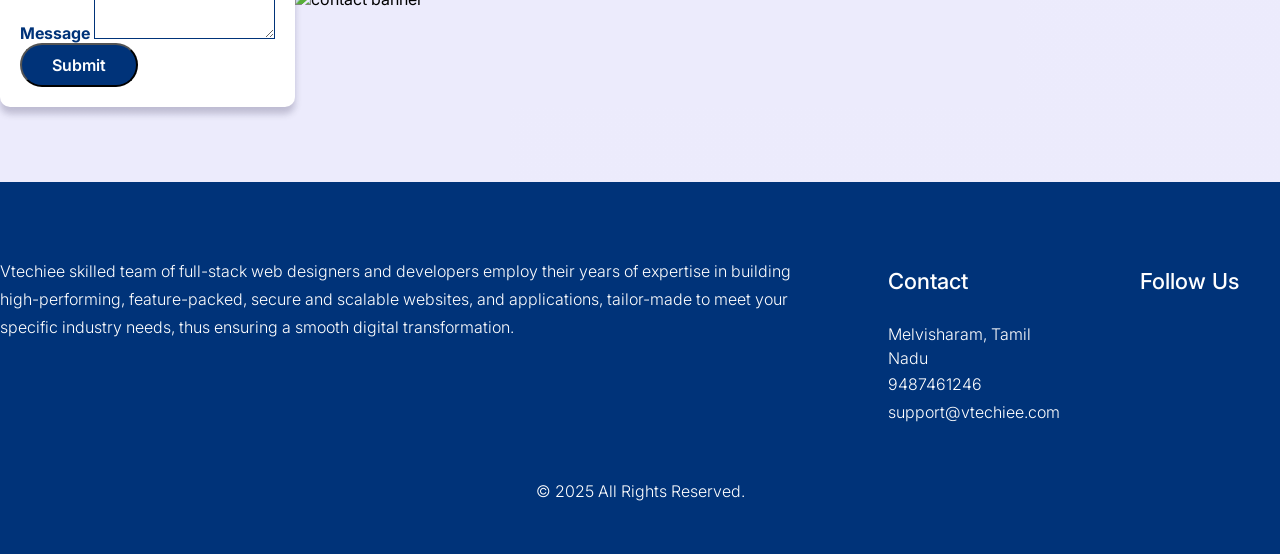
==== commit a463d755: "Update SAP B1 header and contact number" ====
--- a/index.html
+++ b/index.html
@@ -135,7 +135,7 @@
           <p class="header-title-text">We Specialize in Developing, Integrating and Deploying consumer facing Web Applications, leveraging an in-depth understanding of Social, Mobile, Analytics and Cloud.</p>
             </div>
                       <div class="fade col-md-12" style="opacity: 1;"> 
-              <h3 class="header-title">SAP B1 Implementation,Support,Upgradtions</h3>
+              <h3 class="header-title">SAP B1 Support,Upgradtions</h3>
           <p class="header-title-text">We offer SAP Business One Implementation, Support, and Upgrade services to ensure smooth deployment and optimal performance.
 Our experts handle setup, patch upgrades, and issue resolution with minimal downtime.
 Keep your SAP system secure, up-to-date, and running at peak efficiency.</p>  
@@ -478,7 +478,7 @@
           <h3 class="footer-subsection-title">Contact</h3>
           <ul class="footer-subsection-list">
               <li>Melvisharam, Tamil Nadu</li>
-            <li><a href="tel:+91 9361726692">9361726692</a></li>
+            <li><a href="tel:+91 9361726692">9487461246</a></li>
             <li><a href="mailto:support@vtechiee.com">support@vtechiee.com</a></li>
           </ul>
         </div>
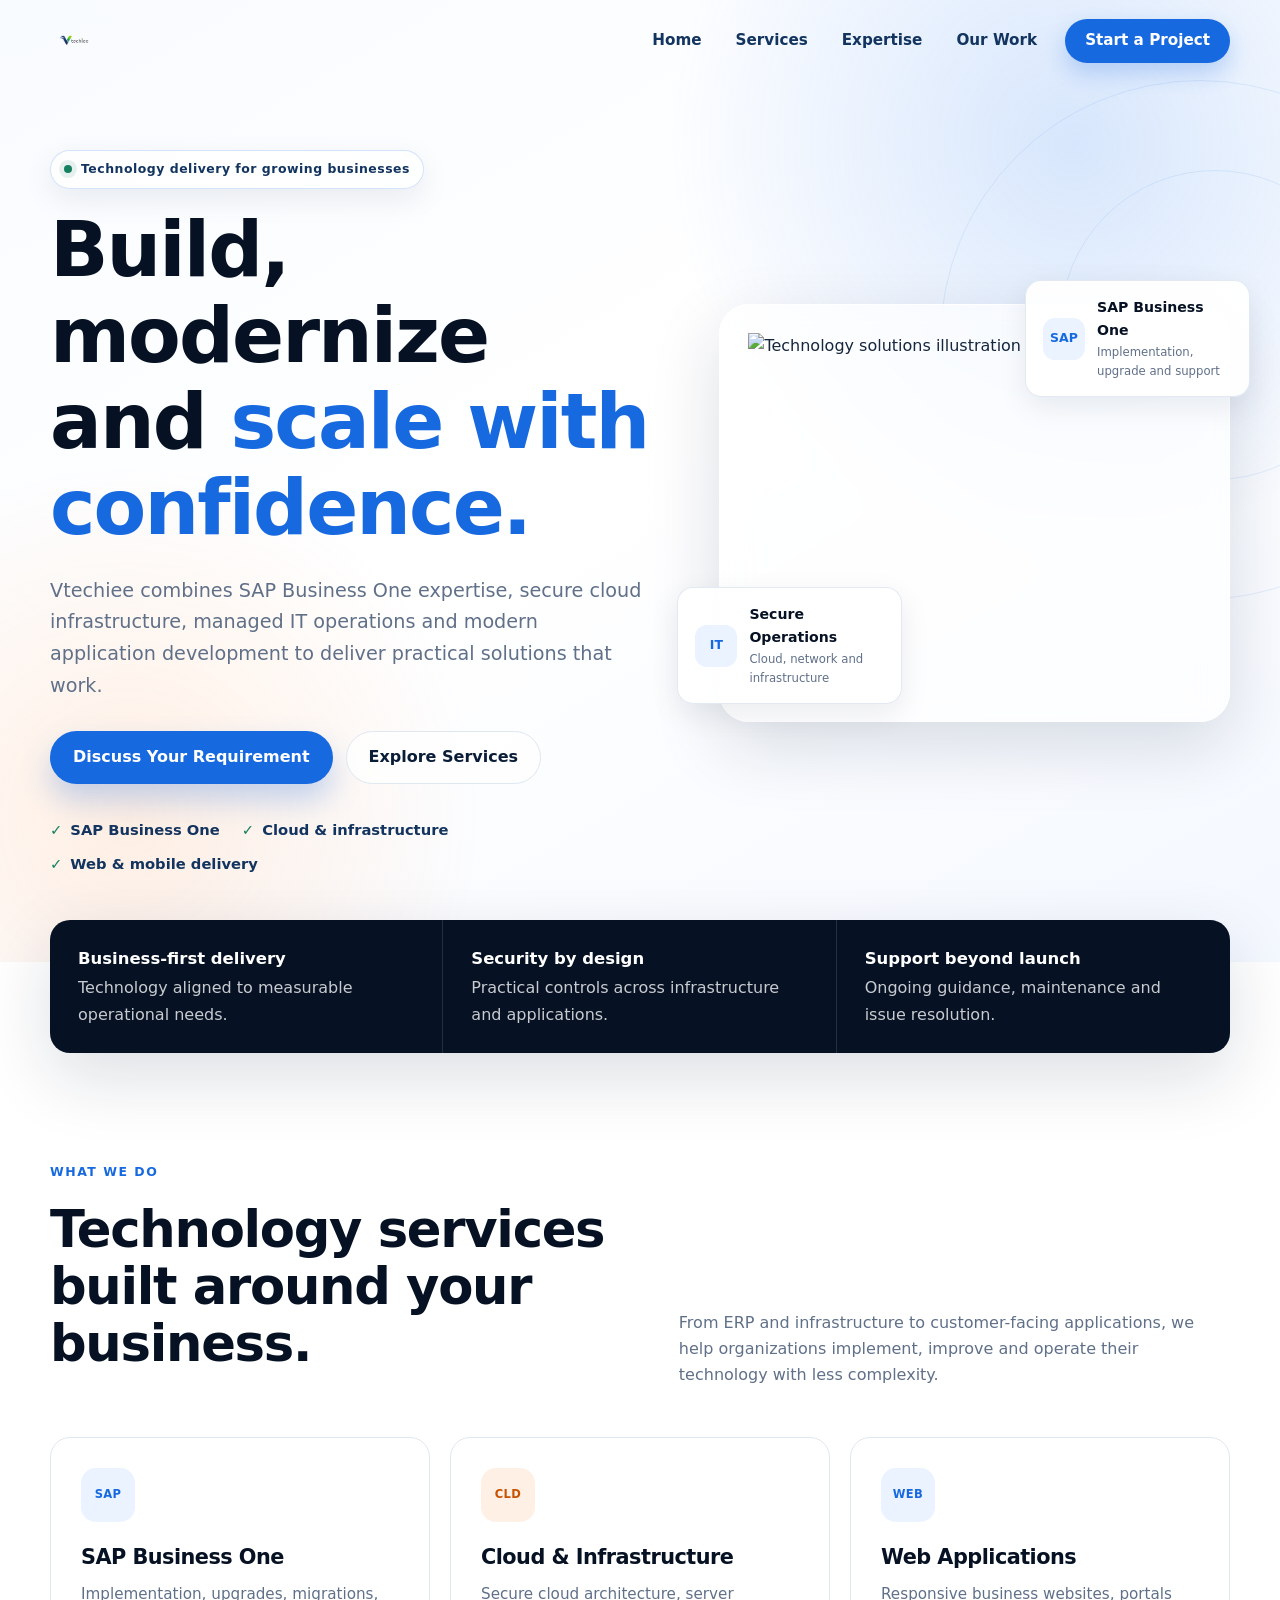
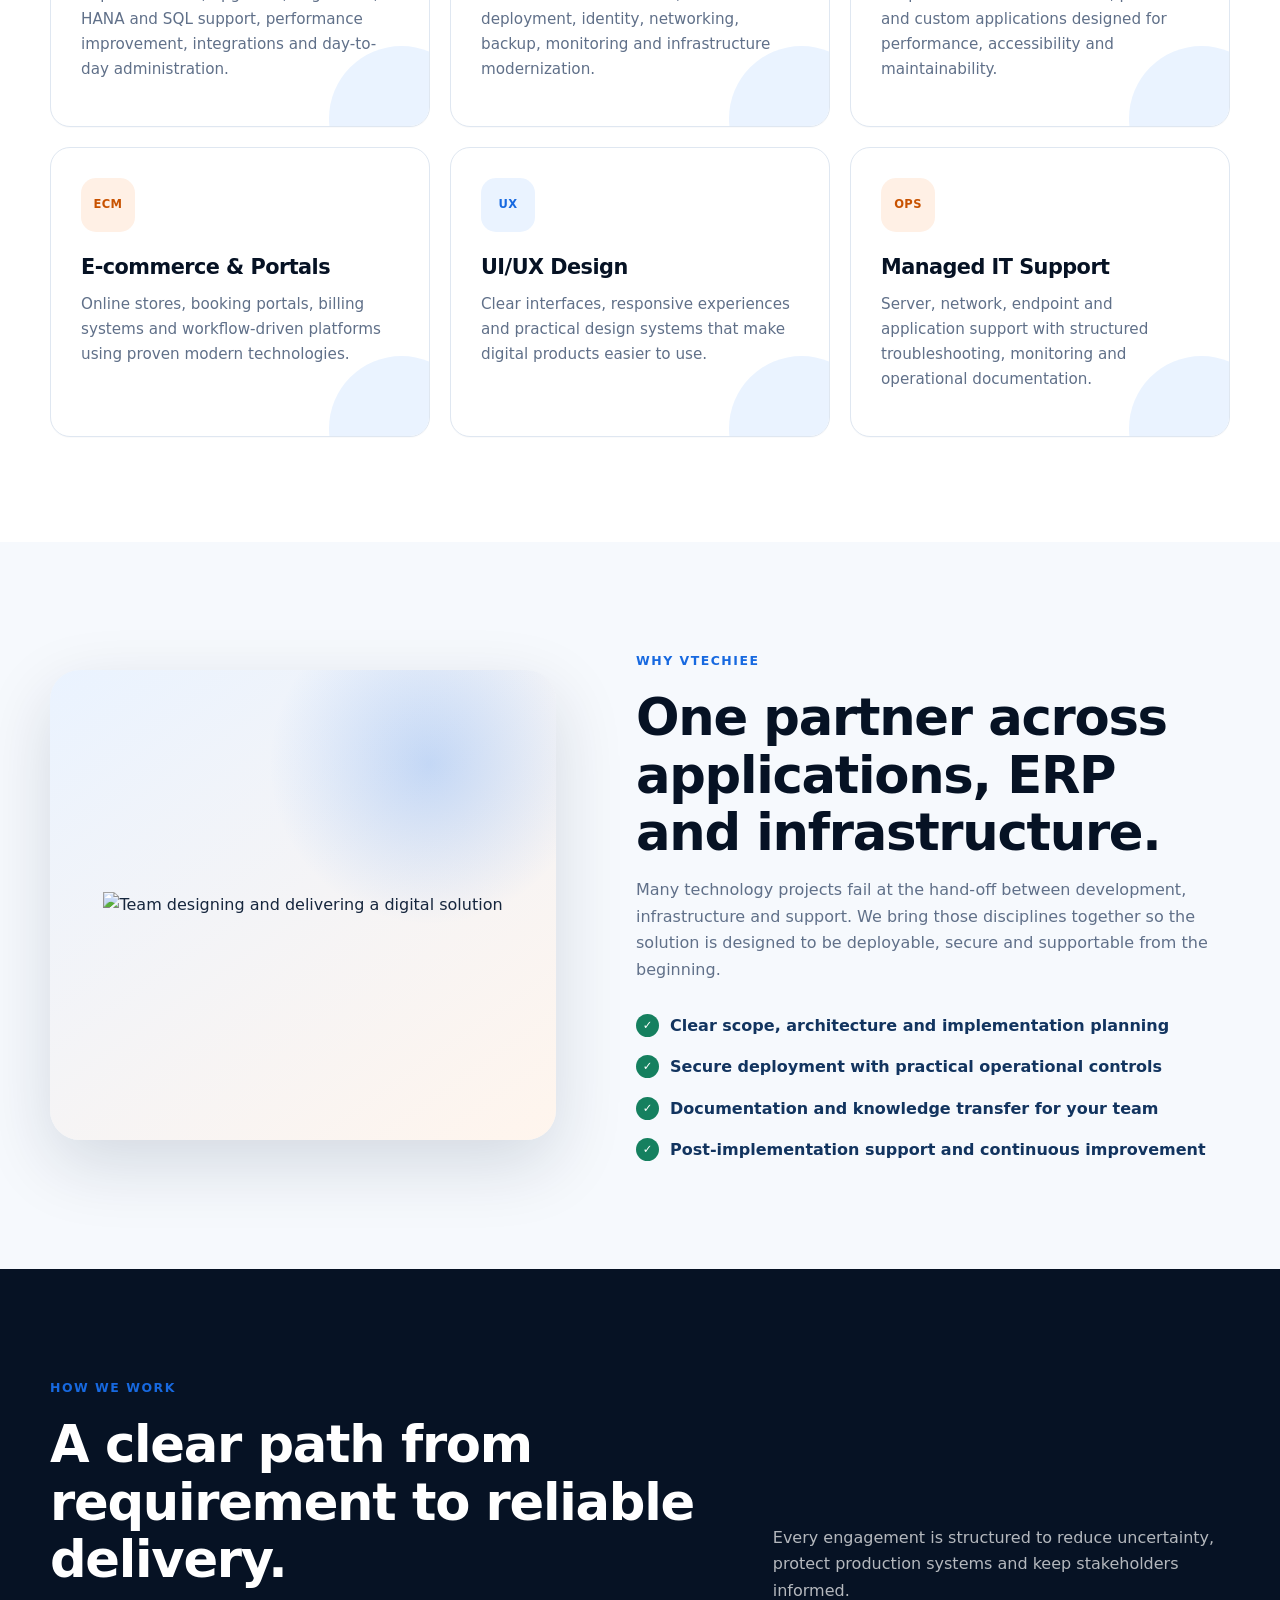
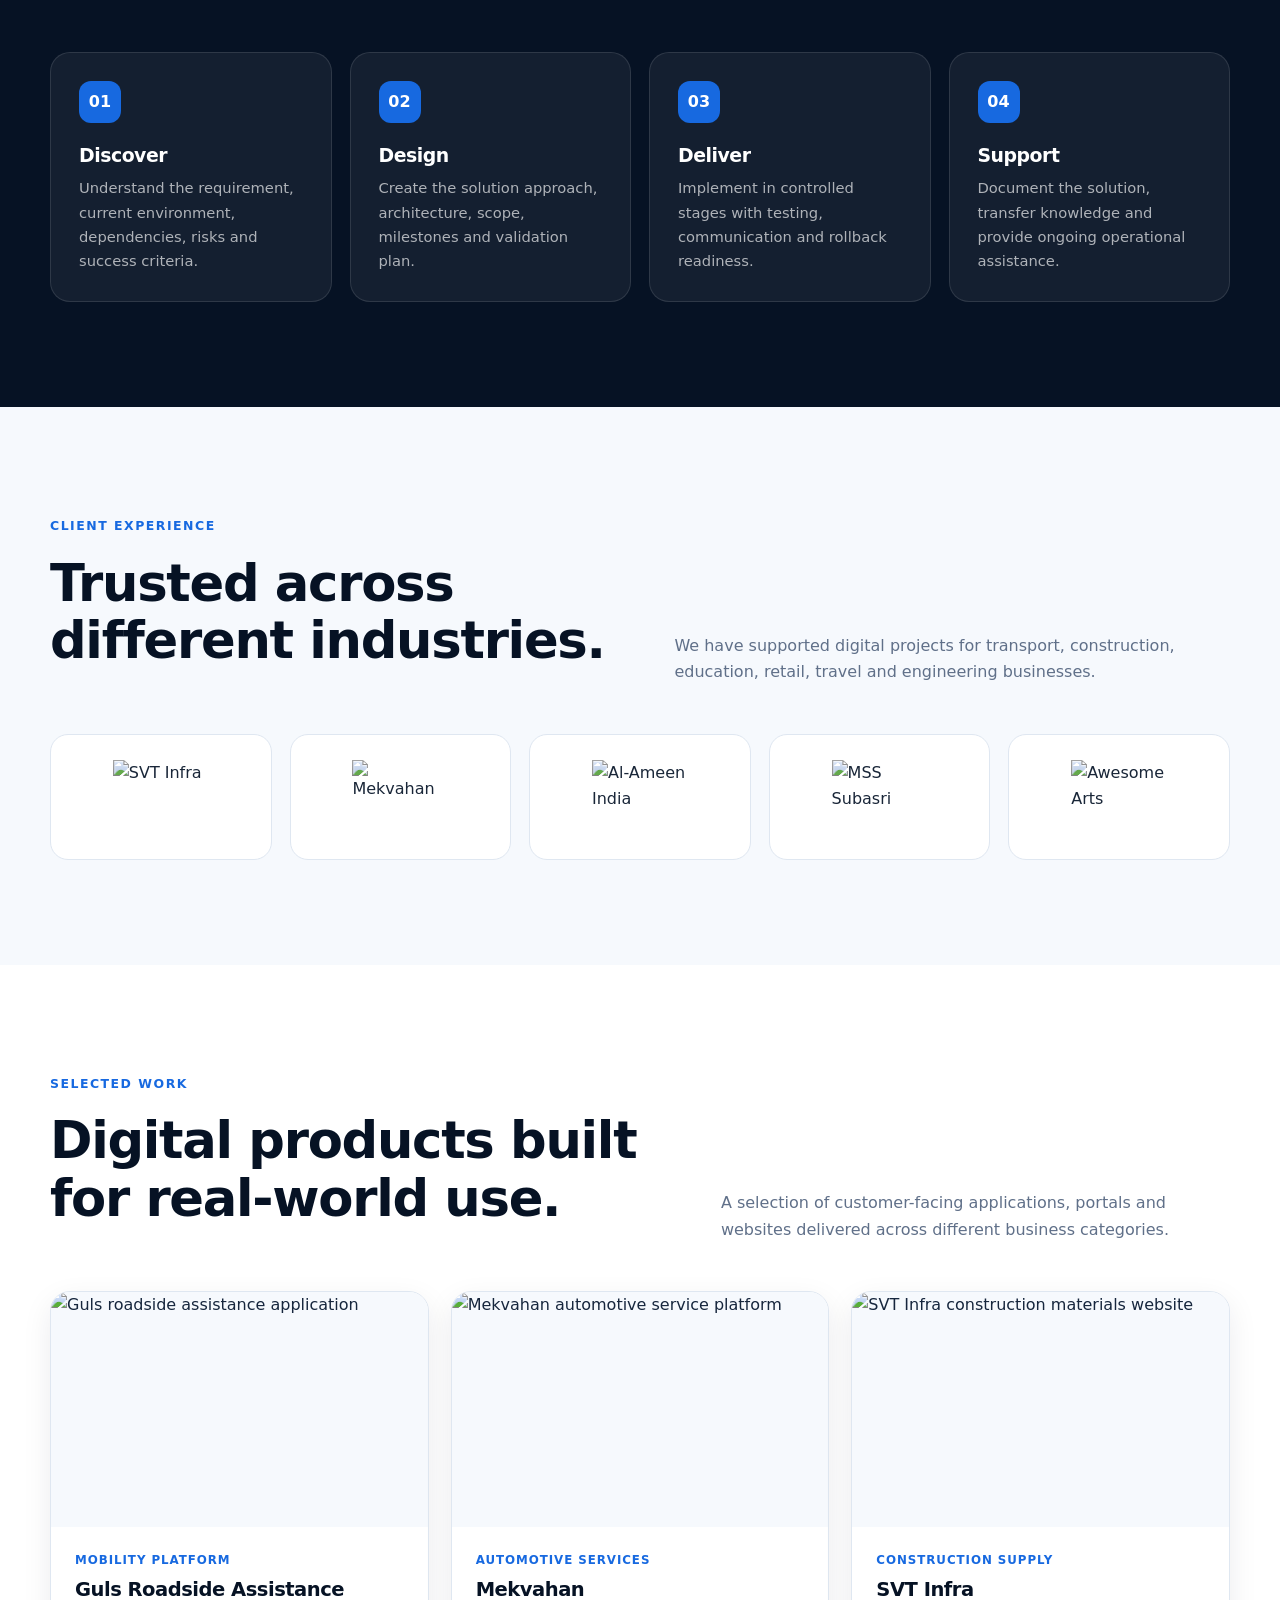
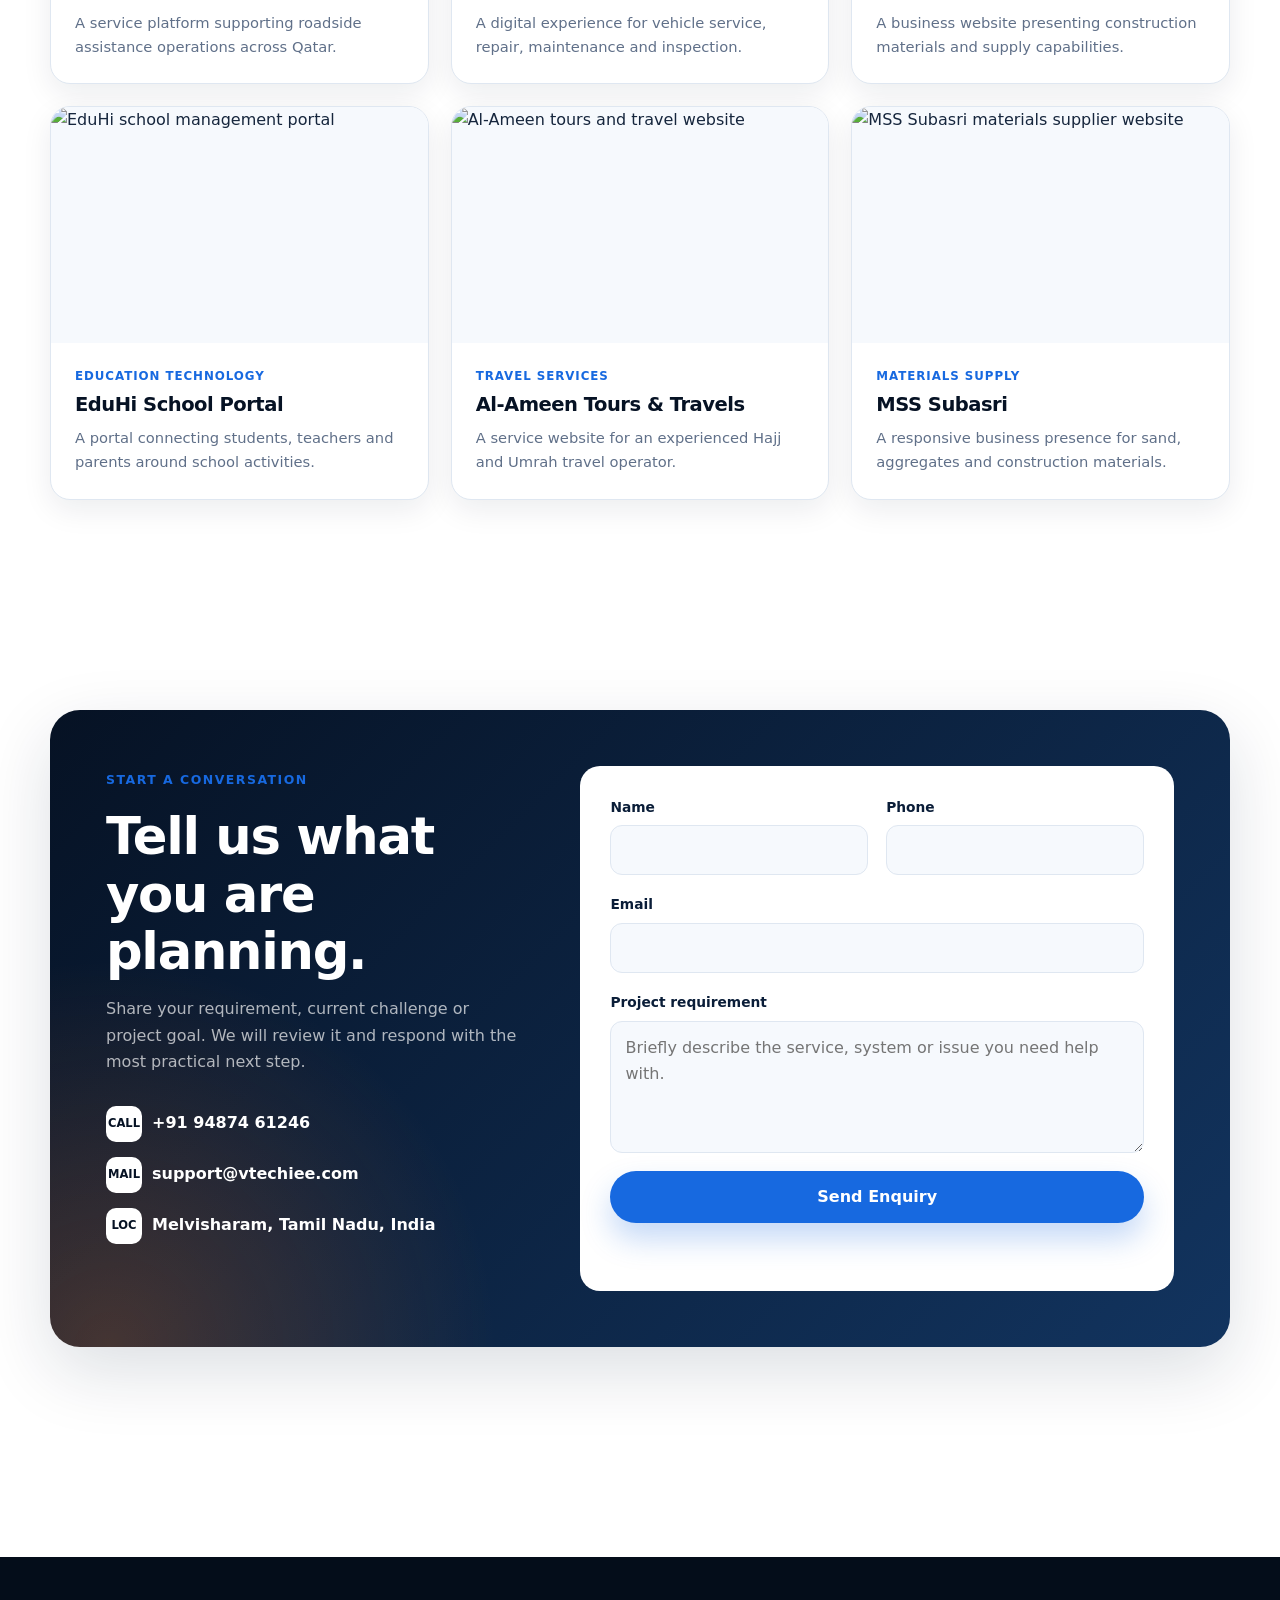
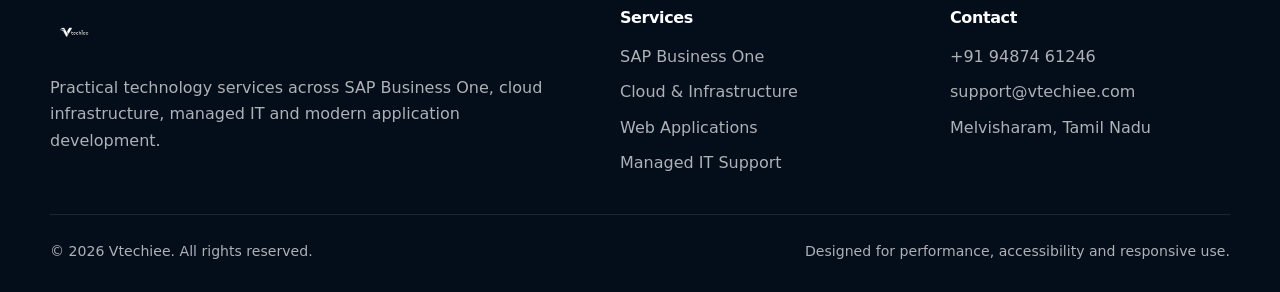
==== commit ca0fb29d: "Redesign Vtechiee website experience" ====
--- a/index.html
+++ b/index.html
@@ -1,587 +1,386 @@
 <!DOCTYPE html>
 <html lang="en">
-
 <head>
   <meta charset="UTF-8">
-<meta http-equiv="content-type" content="text/html;charset=UTF-8" />
-  <title>vtechiee: Software development | Website Designer - Cloud Solutions</title>
-  <!--Meta tags-->
-  <meta title="vtechiee: Software development | Website Designer - Cloud Solutions">
-  <meta name="description" content="Website Development Company in Melvisharam, Ranipet, Vellore. At Vtechiee we offer development across React, PHP, Node, WordPress, Ecommerce Website"/>
-  <meta name="keywords" content="">
-  <meta name="author" content="">
-  <meta property="og:title" content="Vtechiee: Software development | Website Designer - Cloud solutions">
-<meta property="og:site_name" content="Vtechiee">
-<meta property="og:url" content="https://vtechiee">
-<meta property="og:description" content="Website Development Company in Melvisharam, Ranipet, Vellore. At Vtechiee we offer development across React, PHP, Node, WordPress, Responsive Ecommerce Website">
-<meta property="og:type" content="website">
-<meta property="og:image" content="https://visharaminfo.in/images/banner.jpg">
-
-
-<meta name="twitter:card" content="summary">
-<meta name="twitter:site" content="@Vtechiee">
-<meta name="twitter:title" content="Vtechiee: Software development | Website Designer - Cloud solutions">
-<meta name="twitter:description" content="Website Development Company in Melvisharam, Ranipet, Vellore. At Vtechiee we offer development across React, PHP, Node, WordPress, Ecommerce Website">
-<meta name="twitter:image" content="https://visharaminfo.in/images/banner.jpg">
-
-
-
-  <meta name="viewport" content="width=device-width,minimum-scale=1,initial-scale=1">
-  <!-- Add your Fav icon here -->
+  <meta http-equiv="X-UA-Compatible" content="IE=edge">
+  <meta name="viewport" content="width=device-width, initial-scale=1, viewport-fit=cover">
+
+  <title>Vtechiee | SAP Business One, Cloud & Web Solutions</title>
+  <meta name="description" content="Vtechiee delivers SAP Business One implementation and support, cloud infrastructure, secure IT operations, modern web applications, e-commerce and UI/UX services from Tamil Nadu, India.">
+  <meta name="author" content="Vtechiee">
+  <meta name="robots" content="index, follow, max-image-preview:large">
+  <meta name="theme-color" content="#0a1d38">
+  <link rel="canonical" href="https://vtechiee.com/">
+
+  <meta property="og:type" content="website">
+  <meta property="og:site_name" content="Vtechiee">
+  <meta property="og:title" content="Vtechiee | SAP Business One, Cloud & Web Solutions">
+  <meta property="og:description" content="Reliable SAP Business One, cloud infrastructure, IT operations and custom web solutions for growing businesses.">
+  <meta property="og:url" content="https://vtechiee.com/">
+  <meta property="og:image" content="https://vtechiee.com/images/brand-logo.png">
+
+  <meta name="twitter:card" content="summary_large_image">
+  <meta name="twitter:title" content="Vtechiee | SAP Business One, Cloud & Web Solutions">
+  <meta name="twitter:description" content="Reliable SAP Business One, cloud infrastructure, IT operations and custom web solutions.">
+  <meta name="twitter:image" content="https://vtechiee.com/images/brand-logo.png">
+
   <link rel="icon" type="image/png" href="images/fav.png">
-
-  <!-- Styles  -->
-  <link rel="stylesheet" type="text/css" href="css/bootstrap.min.css">
-  <link rel="stylesheet" type="text/css" href="css/themify-icons.css">
-  <link rel="stylesheet" type="text/css" href="css/style.css" />
-  <link rel="stylesheet" type="text/css" href="css/owl.carousel.min.css">
-  <link rel="stylesheet" type="text/css" href="css/owl.theme.default.min.css">
-  <link rel="stylesheet" type="text/css" href="https://unpkg.com/nprogress@0.2.0/nprogress.css">
-
-  <style>
-.fade {
-    display: none;
-}
-.fadeBanner{
-    display:none;
-}
-
-.fadeInBorder img {
-transition: .5s ease;
-}
-
-.fadeInBorder img:hover{
-box-shadow: 0 0 0 5px #003379;
-transition: .5s ease;
--webkit-transform: scale(1.2);
--ms-transform: scale(1.2);
-transform: scale(1.2);
-}
-  </style>
-
+  <link rel="stylesheet" href="css/vtechiee-2026.css">
+
+  <script type="application/ld+json">
+  {
+    "@context": "https://schema.org",
+    "@type": "ProfessionalService",
+    "name": "Vtechiee",
+    "url": "https://vtechiee.com/",
+    "logo": "https://vtechiee.com/images/brand-logo.png",
+    "image": "https://vtechiee.com/images/brand-logo.png",
+    "email": "support@vtechiee.com",
+    "telephone": "+91-9487461246",
+    "address": {
+      "@type": "PostalAddress",
+      "addressLocality": "Melvisharam",
+      "addressRegion": "Tamil Nadu",
+      "addressCountry": "IN"
+    },
+    "serviceType": [
+      "SAP Business One implementation and support",
+      "Cloud infrastructure and hosting",
+      "Web application development",
+      "E-commerce development",
+      "Network and managed IT support",
+      "UI and UX design"
+    ]
+  }
+  </script>
 </head>
-
 <body>
-  <!-- Header Start-->
-  <nav id="navbar" class="navbar fixed-top navbar-expand-lg navbar-header navbar-mobile scrolled header-scrolled">
-    <div class="navbar-container container">
-      <!-- Logo -->
-      <div class="navbar-brand">
-        <a class="navbar-brand-logo" href="#Home">
-          <img src="images/brand-logo.png" style="background: transparent;" alt="vtechiee">
-        </a>
-      </div>
-      <button class="navbar-toggler" type="button" data-toggle="collapse" data-target="#navbarNav"
-        aria-controls="navbarNav" aria-expanded="false" aria-label="Toggle navigation">
-        <span class="ti-layout-grid2"></span>
+  <a class="skip-link" href="#main-content">Skip to main content</a>
+
+  <header class="site-header">
+    <nav class="navbar container" aria-label="Primary navigation">
+      <a class="brand" href="#home" aria-label="Vtechiee home">
+        <img src="images/brand-logo.png" alt="Vtechiee">
+      </a>
+
+      <button class="menu-toggle" type="button" aria-expanded="false" aria-controls="primary-menu" aria-label="Open navigation menu">
+        <span></span>
+        <span></span>
+        <span></span>
       </button>
-      <!-- Menu -->
-      <div class="collapse navbar-collapse justify-content-end" id="navbarNav">
-        <ul class="navbar-nav menu-navbar-nav">
-          <li class="nav-item">
-            <a class="nav-link" href="#Home">
-              <p class="nav-link-menu">Home</p>
-            </a>
-          </li>
-          <li class="nav-item">
-            <a class="nav-link" href="#services">
-              <p class="nav-link-menu">Services</p>
-            </a>
-          </li>
-           <li class="nav-item">
-            <a class="nav-link" href="#about">
-              <p class="nav-link-menu">About Us</p>
-            </a>
-          </li>
-          <li class="nav-item">
-            <a class="nav-link" href="#portfolio">
-              <p class="nav-link-menu">Portfolio</p>
-            </a>
-          </li>
-          
+
+      <ul class="nav-links" id="primary-menu">
+        <li><a href="#home">Home</a></li>
+        <li><a href="#services">Services</a></li>
+        <li><a href="#expertise">Expertise</a></li>
+        <li><a href="#work">Our Work</a></li>
+        <li><a class="nav-cta" href="#contact">Start a Project</a></li>
+      </ul>
+    </nav>
+  </header>
+
+  <main id="main-content">
+    <section class="hero" id="home">
+      <div class="container hero-grid">
+        <div data-reveal>
+          <div class="hero-badge">Technology delivery for growing businesses</div>
+          <h1>Build, modernize and <span>scale with confidence.</span></h1>
+          <p class="hero-copy">
+            Vtechiee combines SAP Business One expertise, secure cloud infrastructure, managed IT operations and modern application development to deliver practical solutions that work.
+          </p>
+          <div class="button-row">
+            <a class="button button-primary" href="#contact">Discuss Your Requirement</a>
+            <a class="button button-secondary" href="#services">Explore Services</a>
+          </div>
+          <ul class="hero-points" aria-label="Key capabilities">
+            <li>SAP Business One</li>
+            <li>Cloud & infrastructure</li>
+            <li>Web & mobile delivery</li>
+          </ul>
+        </div>
+
+        <div class="hero-visual" data-reveal>
+          <div class="hero-image-shell">
+            <img src="images/banner-2.svg" alt="Technology solutions illustration" fetchpriority="high">
+          </div>
+          <div class="floating-card one" aria-hidden="true">
+            <span class="floating-icon">SAP</span>
+            <span><strong>SAP Business One</strong><small>Implementation, upgrade and support</small></span>
+          </div>
+          <div class="floating-card two" aria-hidden="true">
+            <span class="floating-icon">IT</span>
+            <span><strong>Secure Operations</strong><small>Cloud, network and infrastructure</small></span>
+          </div>
+        </div>
+      </div>
+    </section>
+
+    <div class="trust-strip">
+      <div class="container trust-grid" data-reveal>
+        <div class="trust-item">
+          <strong>Business-first delivery</strong>
+          Technology aligned to measurable operational needs.
+        </div>
+        <div class="trust-item">
+          <strong>Security by design</strong>
+          Practical controls across infrastructure and applications.
+        </div>
+        <div class="trust-item">
+          <strong>Support beyond launch</strong>
+          Ongoing guidance, maintenance and issue resolution.
+        </div>
+      </div>
+    </div>
+
+    <section class="section" id="services">
+      <div class="container">
+        <div class="section-heading" data-reveal>
+          <div>
+            <span class="eyebrow">What we do</span>
+            <h2>Technology services built around your business.</h2>
+          </div>
+          <p>From ERP and infrastructure to customer-facing applications, we help organizations implement, improve and operate their technology with less complexity.</p>
+        </div>
+
+        <div class="services-grid">
+          <article class="service-card" data-reveal>
+            <span class="service-icon" aria-hidden="true">SAP</span>
+            <h3>SAP Business One</h3>
+            <p>Implementation, upgrades, migrations, HANA and SQL support, performance improvement, integrations and day-to-day administration.</p>
+          </article>
+
+          <article class="service-card" data-reveal>
+            <span class="service-icon" aria-hidden="true">CLD</span>
+            <h3>Cloud & Infrastructure</h3>
+            <p>Secure cloud architecture, server deployment, identity, networking, backup, monitoring and infrastructure modernization.</p>
+          </article>
+
+          <article class="service-card" data-reveal>
+            <span class="service-icon" aria-hidden="true">WEB</span>
+            <h3>Web Applications</h3>
+            <p>Responsive business websites, portals and custom applications designed for performance, accessibility and maintainability.</p>
+          </article>
+
+          <article class="service-card" data-reveal>
+            <span class="service-icon" aria-hidden="true">ECM</span>
+            <h3>E-commerce & Portals</h3>
+            <p>Online stores, booking portals, billing systems and workflow-driven platforms using proven modern technologies.</p>
+          </article>
+
+          <article class="service-card" data-reveal>
+            <span class="service-icon" aria-hidden="true">UX</span>
+            <h3>UI/UX Design</h3>
+            <p>Clear interfaces, responsive experiences and practical design systems that make digital products easier to use.</p>
+          </article>
+
+          <article class="service-card" data-reveal>
+            <span class="service-icon" aria-hidden="true">OPS</span>
+            <h3>Managed IT Support</h3>
+            <p>Server, network, endpoint and application support with structured troubleshooting, monitoring and operational documentation.</p>
+          </article>
+        </div>
+      </div>
+    </section>
+
+    <section class="section section-soft" id="expertise">
+      <div class="container split-grid">
+        <div class="image-panel" data-reveal>
+          <img src="images/about-2.svg" alt="Team designing and delivering a digital solution" loading="lazy">
+        </div>
+
+        <div class="split-copy" data-reveal>
+          <span class="eyebrow">Why Vtechiee</span>
+          <h2>One partner across applications, ERP and infrastructure.</h2>
+          <p>
+            Many technology projects fail at the hand-off between development, infrastructure and support. We bring those disciplines together so the solution is designed to be deployable, secure and supportable from the beginning.
+          </p>
+          <ul class="check-list">
+            <li>Clear scope, architecture and implementation planning</li>
+            <li>Secure deployment with practical operational controls</li>
+            <li>Documentation and knowledge transfer for your team</li>
+            <li>Post-implementation support and continuous improvement</li>
+          </ul>
+        </div>
+      </div>
+    </section>
+
+    <section class="section section-dark" aria-labelledby="process-title">
+      <div class="container">
+        <div class="section-heading" data-reveal>
+          <div>
+            <span class="eyebrow">How we work</span>
+            <h2 id="process-title">A clear path from requirement to reliable delivery.</h2>
+          </div>
+          <p>Every engagement is structured to reduce uncertainty, protect production systems and keep stakeholders informed.</p>
+        </div>
+
+        <div class="process-grid">
+          <article class="process-step" data-reveal>
+            <span class="process-number">01</span>
+            <h3>Discover</h3>
+            <p>Understand the requirement, current environment, dependencies, risks and success criteria.</p>
+          </article>
+          <article class="process-step" data-reveal>
+            <span class="process-number">02</span>
+            <h3>Design</h3>
+            <p>Create the solution approach, architecture, scope, milestones and validation plan.</p>
+          </article>
+          <article class="process-step" data-reveal>
+            <span class="process-number">03</span>
+            <h3>Deliver</h3>
+            <p>Implement in controlled stages with testing, communication and rollback readiness.</p>
+          </article>
+          <article class="process-step" data-reveal>
+            <span class="process-number">04</span>
+            <h3>Support</h3>
+            <p>Document the solution, transfer knowledge and provide ongoing operational assistance.</p>
+          </article>
+        </div>
+      </div>
+    </section>
+
+    <section class="section section-soft" aria-labelledby="clients-title">
+      <div class="container">
+        <div class="section-heading" data-reveal>
+          <div>
+            <span class="eyebrow">Client experience</span>
+            <h2 id="clients-title">Trusted across different industries.</h2>
+          </div>
+          <p>We have supported digital projects for transport, construction, education, retail, travel and engineering businesses.</p>
+        </div>
+
+        <div class="logo-grid" data-reveal>
+          <div class="logo-card"><img src="images/client-logo/svtinfra.png" alt="SVT Infra" loading="lazy"></div>
+          <div class="logo-card"><img src="images/client-logo/mekvahan.png" alt="Mekvahan" loading="lazy"></div>
+          <div class="logo-card"><img src="images/client-logo/alameenindia.png" alt="Al-Ameen India" loading="lazy"></div>
+          <div class="logo-card"><img src="images/client-logo/msssubasri.png" alt="MSS Subasri" loading="lazy"></div>
+          <div class="logo-card"><img src="images/client-logo/awesomeart.png" alt="Awesome Arts" loading="lazy"></div>
+        </div>
+      </div>
+    </section>
+
+    <section class="section" id="work">
+      <div class="container">
+        <div class="section-heading" data-reveal>
+          <div>
+            <span class="eyebrow">Selected work</span>
+            <h2>Digital products built for real-world use.</h2>
+          </div>
+          <p>A selection of customer-facing applications, portals and websites delivered across different business categories.</p>
+        </div>
+
+        <div class="work-grid">
+          <article class="work-card" data-reveal>
+            <div class="work-image"><img src="images/portfolio/gulsapp.jpg" alt="Guls roadside assistance application" loading="lazy"></div>
+            <div class="work-content"><small>Mobility platform</small><h3>Guls Roadside Assistance</h3><p>A service platform supporting roadside assistance operations across Qatar.</p></div>
+          </article>
+
+          <article class="work-card" data-reveal>
+            <div class="work-image"><img src="images/portfolio/makvahan.jpg" alt="Mekvahan automotive service platform" loading="lazy"></div>
+            <div class="work-content"><small>Automotive services</small><h3>Mekvahan</h3><p>A digital experience for vehicle service, repair, maintenance and inspection.</p></div>
+          </article>
+
+          <article class="work-card" data-reveal>
+            <div class="work-image"><img src="images/portfolio/svtinfra.jpg" alt="SVT Infra construction materials website" loading="lazy"></div>
+            <div class="work-content"><small>Construction supply</small><h3>SVT Infra</h3><p>A business website presenting construction materials and supply capabilities.</p></div>
+          </article>
+
+          <article class="work-card" data-reveal>
+            <div class="work-image"><img src="images/portfolio/eduhi.jpg" alt="EduHi school management portal" loading="lazy"></div>
+            <div class="work-content"><small>Education technology</small><h3>EduHi School Portal</h3><p>A portal connecting students, teachers and parents around school activities.</p></div>
+          </article>
+
+          <article class="work-card" data-reveal>
+            <div class="work-image"><img src="images/portfolio/alameen.png" alt="Al-Ameen tours and travel website" loading="lazy"></div>
+            <div class="work-content"><small>Travel services</small><h3>Al-Ameen Tours & Travels</h3><p>A service website for an experienced Hajj and Umrah travel operator.</p></div>
+          </article>
+
+          <article class="work-card" data-reveal>
+            <div class="work-image"><img src="images/portfolio/msssubasri.png" alt="MSS Subasri materials supplier website" loading="lazy"></div>
+            <div class="work-content"><small>Materials supply</small><h3>MSS Subasri</h3><p>A responsive business presence for sand, aggregates and construction materials.</p></div>
+          </article>
+        </div>
+      </div>
+    </section>
+
+    <section class="section" id="contact">
+      <div class="container contact-shell" data-reveal>
+        <div class="contact-copy">
+          <span class="eyebrow">Start a conversation</span>
+          <h2>Tell us what you are planning.</h2>
+          <p>Share your requirement, current challenge or project goal. We will review it and respond with the most practical next step.</p>
+
+          <ul class="contact-list">
+            <li><a href="tel:+919487461246"><b>CALL</b> +91 94874 61246</a></li>
+            <li><a href="mailto:support@vtechiee.com"><b>MAIL</b> support@vtechiee.com</a></li>
+            <li><span><b>LOC</b> Melvisharam, Tamil Nadu, India</span></li>
+          </ul>
+        </div>
+
+        <form class="contact-form" novalidate>
+          <div class="form-grid">
+            <div class="form-field">
+              <label for="name">Name</label>
+              <input id="name" name="name" type="text" autocomplete="name" minlength="2" required>
+            </div>
+            <div class="form-field">
+              <label for="mobile">Phone</label>
+              <input id="mobile" name="mobile" type="tel" autocomplete="tel" inputmode="tel" pattern="[0-9+() -]{7,20}" required>
+            </div>
+            <div class="form-field full">
+              <label for="email">Email</label>
+              <input id="email" name="email" type="email" autocomplete="email" required>
+            </div>
+            <div class="form-field full">
+              <label for="message">Project requirement</label>
+              <textarea id="message" name="message" minlength="10" placeholder="Briefly describe the service, system or issue you need help with." required></textarea>
+            </div>
+            <div class="honeypot" aria-hidden="true">
+              <label for="website">Website</label>
+              <input id="website" name="website" type="text" tabindex="-1" autocomplete="off">
+            </div>
+          </div>
+          <button class="button button-primary" type="submit">Send Enquiry</button>
+          <p class="form-status" role="status" aria-live="polite"></p>
+        </form>
+      </div>
+    </section>
+  </main>
+
+  <footer class="site-footer">
+    <div class="container footer-grid">
+      <div class="footer-brand">
+        <img src="images/brand-logo.png" alt="Vtechiee">
+        <p>Practical technology services across SAP Business One, cloud infrastructure, managed IT and modern application development.</p>
+      </div>
+
+      <div class="footer-column">
+        <h3>Services</h3>
+        <ul>
+          <li><a href="#services">SAP Business One</a></li>
+          <li><a href="#services">Cloud & Infrastructure</a></li>
+          <li><a href="#services">Web Applications</a></li>
+          <li><a href="#services">Managed IT Support</a></li>
         </ul>
-        <ul class="navbar-nav">
-          <li class="nav-item">
-            <a class="nav-link learn-more-btn btn-invert" href="#contact"><span class="ti ti-arrow-right"></span>
-              Contact</a>
-          </li>
+      </div>
+
+      <div class="footer-column">
+        <h3>Contact</h3>
+        <ul>
+          <li><a href="tel:+919487461246">+91 94874 61246</a></li>
+          <li><a href="mailto:support@vtechiee.com">support@vtechiee.com</a></li>
+          <li>Melvisharam, Tamil Nadu</li>
         </ul>
       </div>
-      <!-- End Menu-->
     </div>
-  </nav>
-  <!-- Header End -->
-
-  <div id="Home"></div>
-  <!-- Banner Start-->
-  <div class="wrapper">
-    <div class="header">
-      <div class="container header-container">
-        <div class="fadeBanner col-lg-6 header-img-section">
-          <img src="images/banner-2.svg"  alt="banner">
-        </div>
-        
-        <div class="fadeBanner col-lg-6 header-img-section">
-          <img src="images/testi-1.svg"  alt="banner">
-        </div>
-        
-        <div class="fadeBanner col-lg-6 header-img-section">
-          <img src="images/testi-3.svg"  alt="banner">
-        </div>
-        
-        <div class="col-lg-6 header-title-section">
-            <div class="fade col-md-12" style="opacity: 1;">
-              <h3 class="header-title">We Create Business Apps!</h3>
-          <p class="header-title-text">We Specialize in Developing, Integrating and Deploying consumer facing Web Applications, leveraging an in-depth understanding of Social, Mobile, Analytics and Cloud.</p>
-            </div>
-                      <div class="fade col-md-12" style="opacity: 1;"> 
-              <h3 class="header-title">SAP B1 Support,Upgradtions</h3>
-          <p class="header-title-text">We offer SAP Business One Implementation, Support, and Upgrade services to ensure smooth deployment and optimal performance.
-Our experts handle setup, patch upgrades, and issue resolution with minimal downtime.
-Keep your SAP system secure, up-to-date, and running at peak efficiency.</p>  
-            </div>
-            <div class="fade col-md-12" style="opacity: 1;"> 
-              <h3 class="header-title">UI UX Design and Innovation</h3>
-          <p class="header-title-text">Creating game-changing products that invoke a sense of excitement closeness and satisfaction for the user</p>  
-            </div>
-
-            <div class="fade col-md-12" style="opacity: 1;"> 
-              <h1 class="header-title">Responsive E-commerce Website</h1>
-          <p class="header-title-text">We'll build best E-commerce apps to take your business online</p>  
-            </div>
-            
-            <div class="fade col-md-12" style="opacity: 1;"> 
-              <h1 class="header-title">Enterprise Hosting Solutions</h1>
-          <p class="header-title-text">We offer integrated cloud solutions for any business and individual</p>      
-            </div>
-
-          <div class="learn-more-btn-section">
-            <a class="nav-link learn-more-btn" href="#contact"><span class="ti ti-arrow-right"></span> Let's Discuss Your Project</a>
-          </div>
-        </div>
-      </div>
+
+    <div class="container footer-bottom">
+      <p>&copy; <span data-current-year>2026</span> Vtechiee. All rights reserved.</p>
+      <p>Designed for performance, accessibility and responsive use.</p>
     </div>
-    <!-- Banner End-->
-    <!-- About Section Start-->
-    <div id="about"></div>
-    <div class="about-section">
-
-      <div class="container about-container">
-        <div class="col-lg-5 col-md-12 about-header-img">
-          <img src="images/about-2.svg" alt="aboutus banner"> 
-        </div>
-        <div class="col-lg-6 offset-lg-1 col-md-12 about-title-section">
-          <p class="about-subtitle">About Us</p>
-          <h2 class="about-title">Who we are</h2>
-          <p class="about-text">We are building amazing websites, mobile apps, and good client relationship. Crafting products that are a perfect mix of class and simplicity. Making top notch products that are intuitive, easy to operate and that create life changing experiences.</p><br>
-          <p class="about-text">Our expertise are UI UX Design, for web and mobile apps for crafting better user experience.</p>
-          <div class="learn-more-btn-section">
-            <a class="nav-link learn-more-btn" href="#services"><span class="ti ti-support"></span> Services</a>
-          </div>
-        </div>
-      </div>
-    </div>
-    <!-- About Section End-->
-    <!-- Service Section Start-->
-    <div id="services"></div>
-    <div class="services-section">
-      <div class="container">
-        <div class="col-lg-12 col-sm-12 about-title-section">
-          <h2 class="about-title">Our Services</h2>
-          <p class="about-text mb-5"> Visharam info tech comprises of highly skilled professionals who can turn ideas into successful products. We deliver apps across all platforms and of any complexity.</p>
-          <div class="row service-list">
-            <div class="col-lg-4 col-md-6 col-sm-12">
-              <div class="service-box">
-                <span class="icon ti-layout"></span>
-                <h5 class="my-4">Web Development</h5>
-                <p class="service-list">It’s not all about developing the codes, just process of developing instinct filled with logic and virtual with reality. We tailor the spotless applications with Innovative-Modern-Precise development, to drive your idea from edge to core.</p>
-              </div>
-            </div>
-            <div class="col-lg-4 col-md-6 col-sm-12">
-              <div class="service-box">
-                <span class="icon ti-mobile"></span>
-                <h5 class="my-4">Domain & Hosting</h5>
-                <p class="service-list">This is the place where you can get best prices along with friendly 24x7 real support, top level of server security and fastest network to host your website. We Provide Cheap Shared Hosting, Reseller hosting, VPS hosting & Dedicated Servers.</p>
-              </div>
-            </div>
-            <div class="col-lg-4 col-md-6 col-sm-12">
-              <div class="service-box">
-                <span class="icon ti-location-arrow"></span>
-                <h5 class="my-4">Mobile Apps
-                </h5>
-                <p class="service-list">Creating seamless and intuitive mobile applications that offer the best user experience. We design & develop all kinds of mobile apps for iOS, Android, etc. depending on your business and end-user requirements.</p>
-              </div>
-            </div>
-            <div class="col-lg-4 col-md-6 col-sm-12">
-              <div class="service-box">
-                <span class="icon ti-shopping-cart"></span>
-                <h5 class="my-4">E-commerce Website</h5>
-                <p class="service-list">We offer eCommerce solution on WooCommerce/WordPress. We design, build & manage your online store.Our team of developer specializes in Laravel Framework, along with React.</p>
-              </div>
-            </div>
-            <div class="col-lg-4 col-md-6 col-sm-12">
-              <div class="service-box" style="padding:20px">
-                <span class="icon ti-shield"></span>
-                <h5 class="my-4">Network Support</h5>
-                <p class="service-list">We’re a network services company offering IT support to manage and maintain our clients’ IT systems. By offering excellent customer service alongside specialist technical support, we find the best solutions to your problems. We support 24x7 providing.</p>
-              </div>
-            </div>
-            <div class="col-lg-4 col-md-6 col-sm-12">
-              <div class="service-box" style="padding:20px">
-                <span class="icon ti-cloud-up"></span>
-                <h5 class="my-4">Cloud Solutions</h5>
-                <p class="service-list">We build highly scalable cloud solutions that are secure and optimized for performance. Visharam's cloud development solutions are specialized and ensure the finest and most cost effective applications best suited for your organization.</p>
-              </div>
-            </div>
-            <div class="col-lg-4 col-md-6 col-sm-12">
-              <div class="service-box" style="padding:20px">
-                <span class="icon ti-world"></span>
-                <h5 class="my-4">Digital Marketing </h5>
-                <p class="service-list">We at Visharam Infotech understand the power of Digital Marketing. Our team masters the art of smooth customer engagement & interaction with the brand through the digital space. We promise not only to make your presence visible, but visible across all channels.</p>
-              </div>
-            </div>
-
-            <div class="col-lg-4 col-md-6 col-sm-12">
-              <div class="service-box" style="padding:20px">
-                <span class="icon ti-desktop"></span>
-                <h5 class="my-4">Web Portal </h5>
-                <p class="service-list">We conceptualise and develop web applications that can automate, optimise and power your business needs.
-                  Web Portal Development covers Billing and Invoicing applications,and Booking Portals (Hotel / Travel Portals), and School Portals</p>
-              </div>
-            </div>
-          </div>
-        </div>
-      </div>
-    </div>
-    <!-- Service Section End-->
-    <!-- BLog Section Start-->
-    <div id="client-logo"></div>
-
-    <div class="blog-section">
-      <div class="container blog-container">
-        <div class="col-lg-12 col-sm-12"  >
-          <h2 class="about-title">Our Clients</h2>
-          <p class="about-text mb-5">We take pride in having worked with a diverse range of clients across multiple industries and geographies.</p>
-        </div>
-        
-         <div class="client-box">
-          <img src="images/client-logo/svtinfra.png" alt="client Logo"  width="100" height="100" style="background: transparent;"/>
-        </div>
-        <div class="client-box">
-          <img src="images/client-logo/mekvahan.png" alt="client Logo" width="100" height="100" style="background: transparent;"/>
-        </div>
-        <div class="client-box">
-          <img src="images/client-logo/alameenindia.png" alt="client Logo" width="100" height="100" style="background: transparent;"/>
-        </div>
-        <div class="client-box">
-          <img src="images/client-logo/msssubasri.png" alt="client Logo"  width="100" height="100" style="background: transparent;"/>
-        </div>
-        
-         <div class="client-box">
-          <img src="images/client-logo/awesomeart.png" alt="client Logo"  width="100" height="100" style="background: transparent;"/>
-        </div>
-      </div>
-    </div>
-    <!-- Blog Section End-->
-    <!-- Testimonials Section Start-->
-  <div id="portfolio"></div>
-  <div class="col-md-12 text-center"> 
-    <h1 class="header-title">Portfolio</h1>
-<p class="header-title-text">Some of Our Best Creative Works</p>  
-  </div>
-    <div class="testimonials-slider-section">
-      <div class="owl-carousel owl-testimonials-slider owl-theme container">
-        <div class="item container testimonials-slider-container">
-          <div class="col-lg-4 testimonials-slider-header-img-section padding-0 fadeInBorder">
-            <img src="images/portfolio/gulsapp.jpg" alt="Gulsapp">
-          </div>
-          <div class="col-lg-6 offset-lg-1 testimonials-slider-title-section">
-            <p class="testimonials-slider-subtitle"></p>
-            <h5 class="testimonials-slider-title">Roadside assistance app</h5>
-            <blockquote class="blockquote">
-              <p>Guls Roadside assistance app is owned by Mandobi Transportation W.L.L and established in 2018 with a network all over Qatar.
-              </p>
-              <!-- <footer class="blockquote-footer"><span class="ti-user"></span> Someone famous</footer> -->
-              <a href="http://gulsapp.com/" target="_blank">
-              <img src="images/visit.png" style="width: 50px;height: 50px;cursor: pointer;" alt="Visit Website" title="checkout our creative works">
-            </a>
-            </blockquote>
-          </div>
-        </div>
-       
-        <div class="item container testimonials-slider-container">
-          <div class="col-lg-4 testimonials-slider-header-img-section padding-0 fadeInBorder">
-            <img src="images/portfolio/makvahan.jpg" alt="testimonials">
-          </div>
-          <div class="col-lg-6 offset-lg-1 testimonials-slider-title-section">
-            <p class="testimonials-slider-subtitle"></p>
-            <h2 class="testimonials-slider-title">Car and Bike Services</h2>
-            <blockquote class="blockquote">
-              <p>Mekvahan is the industry leader in automobile service, repair, maintenance, and inspection, offering 200+ services to consumers and fleets across the Delhi-NCR.
-              </p>
-              <a href="http://mekvahan.com/" target="_blank">
-                <img src="images/visit.png" style="width: 50px;height: 50px;cursor: pointer;" alt="Visit Website" title="checkout our creative works">
-              </a>
-            </blockquote>
-          </div>
-        </div>
-
-        <div class="item container testimonials-slider-container">
-          <div class="col-lg-4 testimonials-slider-header-img-section padding-0 fadeInBorder">
-            <img src="images/portfolio/svtinfra.jpg" alt="testimonials">
-          </div>
-          <div class="col-lg-6 offset-lg-1 testimonials-slider-title-section">
-            <p class="testimonials-slider-subtitle"></p>
-            <h2 class="testimonials-slider-title"> SVT INFRA Constructions Sand Supplier</h2>
-            <blockquote class="blockquote">
-              <p>Supplying the best quality manufactured sand that meets the highest quality standards across multiple state.
-              </p>
-              <a href="http://svtinfra.com/" target="_blank">
-                <img src="images/visit.png" style="width: 50px;height: 50px;cursor: pointer;" alt="Visit Website" title="checkout our creative works">
-              </a>
-            </blockquote>
-          </div>
-        </div>
-   
-        <div class="item container testimonials-slider-container">
-          <div class="col-lg-4 testimonials-slider-header-img-section padding-0 fadeInBorder">
-            <img src="images/portfolio/eduhi.jpg" alt="testimonials">
-          </div>
-          <div class="col-lg-6 offset-lg-1 testimonials-slider-title-section">
-            <p class="testimonials-slider-subtitle"></p>
-            <h2 class="testimonials-slider-title">School Portal</h2>
-            <blockquote class="blockquote">
-              <p>EduHi is an user friendly application for students, teacher and parents to reduce the labor and improve teaching and learning experience in schools. It is a global platform for every school to connect and take a step to focus on education rather on management.</p>
-              <a href="http://eduhi.co.in/" target="_blank">
-                <img src="images/visit.png" style="width: 50px;height: 50px;cursor: pointer;" alt="Visit Website" title="checkout our creative works">
-              </a>
-            </blockquote>
-          </div>
-        </div>
-
-        <div class="item container testimonials-slider-container">
-          <div class="col-lg-4 testimonials-slider-header-img-section padding-0 fadeInBorder">
-            <img src="images/portfolio/alameen.png" alt="testimonials">
-          </div>
-          <div class="col-lg-6 offset-lg-1 testimonials-slider-title-section">
-            <p class="testimonials-slider-subtitle"></p>
-            <h2 class="testimonials-slider-title">Al-Ameen Tour & Travels</h2>
-            <blockquote class="blockquote">
-              <p>Al-Ameen is a reliable and experienced tours and travel operator specialising in Hajj and Umrah tours. Our vast experience spanning over the past 21 years.</p>
-              <a href="http://alameenindia.com/" target="_blank">
-                <img src="images/visit.png" style="width: 50px;height: 50px;cursor: pointer;" alt="Visit Website" title="checkout our creative works">
-              </a>
-            </blockquote>
-          </div>
-        </div>
-
-        <div class="item container testimonials-slider-container">
-          <div class="col-lg-4 testimonials-slider-header-img-section padding-0 fadeInBorder">
-            <img src="images/portfolio/awesomearts-new.png" alt="Awesomearts">
-          </div>
-          <div class="col-lg-6 offset-lg-1 testimonials-slider-title-section">
-            <p class="testimonials-slider-subtitle"></p>
-            <h2 class="testimonials-slider-title">Awesome Arts</h2>
-            <blockquote class="blockquote">
-              <p>Arts makes a awesome gifts.
-              	<br>We at Awesomearts are committed to giving you and loved one's experiences that are sure to be cherished for a very long time. We are India's best online gift store wherein you will find amazing gift ideas for all your special relationships. With an experience of over 5 years in the gifting industry, we at Awesomearts exactly know what impact a thoughtful gift can have on the mind of the receiver.</br>
-              </p>
- 
-              <a href="http://awesomearts.in/" target="_blank">
-                <img src="images/visit.png" style="width: 50px;height: 50px;cursor: pointer;" alt="Visit Website" title="checkout our creative works">
-              </a>
-            </blockquote>
-          </div>
-        </div>
-
- <div class="item container testimonials-slider-container">
-          <div class="col-lg-4 testimonials-slider-header-img-section padding-0 fadeInBorder">
-            <img src="images/portfolio/msssubasri.png" alt="MSSSUBASRI">
-          </div>
-          <div class="col-lg-6 offset-lg-1 testimonials-slider-title-section">
-            <p class="testimonials-slider-subtitle"></p>
-            <h2 class="testimonials-slider-title">MSS SUBASRI</h2>
-            <blockquote class="blockquote">
-              <p>Mss subasri is arenowned brand and leading dealers in providing Psand and Msand, River sand, wet mix. We assure you timely Deliveryof high quality products. Our company offers excellent quality range of River sand,M-sand,P-sand and Blue metals in 6mm, 12mm, 20mm, 40mm, Wmm, Boulders, Size Stones,Gravel and crusher dust to meet customer requirements satisfaction. We provide these products at most reasonable price to customers..
-              </p>
-              <a href="https://msssubasri.com/" target="_blank">
-                <img src="images/visit.png" style="width: 50px;height: 50px;cursor: pointer;" alt="Visit Website" title="checkout our creative works">
-              </a>
-            </blockquote>
-          </div>
-        </div>
-
-<div class="item container testimonials-slider-container">
-          <div class="col-lg-4 testimonials-slider-header-img-section padding-0 fadeInBorder">
-            <img src="images/portfolio/kuthban.jpg" alt="Al-Kuthban Engineering Services">
-          </div>
-          <div class="col-lg-6 offset-lg-1 testimonials-slider-title-section">
-            <p class="testimonials-slider-subtitle"></p>
-            <h2 class="testimonials-slider-title">Al-Kuthban Engineering Services</h2>
-            <blockquote class="blockquote">
-              <p>Al-Kuthban Engineering Services is a engineering & project management consulting office providing engineering, project management, operation and maintenance supervision services to oil & gas, petrochemical, utility, mining & infrastructure sector.
-              </p>
-              <a href="https://msssubasri.com/" target="_blank">
-                <img src="images/visit.png" style="width: 50px;height: 50px;cursor: pointer;" alt="Visit Website" title="checkout our creative works">
-              </a>
-            </blockquote>
-          </div>
-        </div>
-
-      </div>
-    </div>
-    <!-- Testimonials Section End-->
-    <!-- Contact Section Start-->
-    <div id="contact"></div>
-    <div class="contact-section">
-      <div class="container contact-container">
-        <div class="col-md-6 col-sm-12">
-          <form class="contact-form">
-            <div class="form-group">
-              <label>Name</label>
-              <input type="text" class="form-control" id="name" name="name">
-            </div>
-            <div class="form-group">
-              <label>Phone</label>
-              <input type="text" class="form-control" id="mobile" name="mobile">
-            </div>
-            <div class="form-group">
-              <label>Email</label>
-              <input type="email" class="form-control" id="email" name="email">
-            </div>
-            <div class="form-group">
-              <label>Message</label>
-              <textarea class="form-control" rows="3" id="message" name="message"></textarea>
-            </div>
-            <div class="form-group mb-0">
-              <button type="submit" class="btn learn-more-btn">Submit</button>
-            </div>
-          </form>
-        </div>
-        <div class="col-md-5 offset-md-1 col-sm-12 contact-header-img">
-          <div class="pricing-title">
-            <h2>Contact Us</h2>
-            <p class="mb-5">Please feel free to reach out to us for all your marketing and advertising needs.</p>
-          </div>
-          <img src="images/contact.svg" alt="contact banner">
-        </div>
-      </div>
-    </div>
-    <!-- Contact Section End-->
-    <!-- Footer Section Start-->
-    <div class="footer-section">
-      <div class="container footer-container">
-        <div class="col-lg-6 col-md-6 footer-logo">
-          <p class="footer-susection-text">Vtechiee skilled team of full-stack web designers and developers employ their years of expertise in building high-performing, feature-packed, secure and scalable websites, and applications, tailor-made to meet your specific industry needs, thus ensuring a smooth digital transformation.</p>
-        </div>
-        <div class="col-lg-3 col-md-6 footer-subsection">
-          <h3 class="footer-subsection-title">Contact</h3>
-          <ul class="footer-subsection-list">
-              <li>Melvisharam, Tamil Nadu</li>
-            <li><a href="tel:+91 9361726692">9487461246</a></li>
-            <li><a href="mailto:support@vtechiee.com">support@vtechiee.com</a></li>
-          </ul>
-        </div>
-        <div class="col-lg-3 col-md-6 footer-subsection">
-          <div class="footer-subsection-2-2">
-            <h3 class="footer-subsection-title">Follow Us</h3>
-            <div class="footer-social-media-icons-section">
-              <a href="#" class="footer-social-media-icon"><span class="ti-twitter"></span></a>
-              <a href="#" class="footer-social-media-icon"><span class="ti-instagram"></span></a>
-              <a href="#" class="footer-social-media-icon"><span class="ti-facebook"></span></a>
-              <a href="#" class="footer-social-media-icon"><span class="ti-linkedin"></span></a>
-            </div>
-          </div>
-        </div>
-      </div>
-      <div class="container footer-credits">
-        <p>&copy; 2025 All Rights Reserved.</p>
-      </div>
-    </div>
-    <!-- Footer Section End-->
-    <div id="preloader">
-      <div class="spinner">
-          <div class="bounce1"></div>
-          <div class="bounce2"></div>
-          <div class="bounce3"></div>
-      </div>
-  </div>
-  </div>
-  <!-- Javascript files-->
-
-  <script src="https://ajax.googleapis.com/ajax/libs/jquery/3.5.1/jquery.min.js"></script>
-  <script>
-    $(document).ready(function(){
-      let count=0;
-    (function randomFade() {
-    var fadeDivs = $('.fade');
-        el = fadeDivs.eq(count);
-        if(count!==3){
-          count++;
-        }else{
-          count=0;
-        }
-        el.fadeIn('1000').delay(5000).fadeOut('3000',randomFade);   
-    })();
-    
-    // banner FadeIn
-    
-    let bannerCount=0;
-    (function randomFade() {
-    var fadeBannerDivs = $('.fadeBanner');
-        el = fadeBannerDivs.eq(bannerCount);
-        if(bannerCount!==2){
-          bannerCount++;
-        }else{
-          bannerCount=0;
-        }
-        el.fadeIn('1000').delay(5000).fadeOut('3000',randomFade);   
-    })();
-    
-     $('form').on('submit', function(e){
-    e.preventDefault();
-     let name=$("#name").val();
-   let mobile=$("#mobile").val();
-   let email=$("#email").val();
-   let message=$("#message").val();
-   if(name && mobile && email && message){
-       doSubmitForm(name,email,mobile,message);
-   }else{
-       alert('Fill Your Details Properly....')
-   }
-  });
-  
-    });
-
-function doSubmitForm(name,email,mobile,message){
-    
-    var saveData = $.ajax({
-      type: 'POST',
-      url: "https://visharaminfo.in/contact.php",
-      data: {name,email,mobile,message},
-      success: function(resultData) {
-          alert(resultData);
-          $('#name').val('');
-          $("#mobile").val('');
-          $("#email").val('');
-          $("#message").val('');
-          
-      },
-      error:function(err){
-          console.log(err)
-          alert(err);
-      }
-});
-}
-    
-  </script>
-  
-  <script src="js/jquery.min.js"></script>
-  <script src="js/popper.min.js"></script>
-  <script src="js/smoothscroll.js"></script>
-  <script src="js/bootstrap.min.js"></script>
-  <script src="js/owl.carousel.js"></script>
-  <script src="js/custom.js"></script>
-  <!-- Javascript files-->
+  </footer>
+
+  <script src="https://cdn.jsdelivr.net/npm/@emailjs/browser@3/dist/email.min.js" defer></script>
+  <script src="js/vtechiee-2026.js" defer></script>
 </body>
 </html>
--- a/css/vtechiee-2026.css
+++ b/css/vtechiee-2026.css
@@ -0,0 +1,1223 @@
+:root {
+  --navy-950: #061224;
+  --navy-900: #0a1d38;
+  --navy-800: #12345f;
+  --blue-600: #1769e0;
+  --blue-500: #2c7df0;
+  --blue-100: #eaf3ff;
+  --orange-500: #ff7a1a;
+  --orange-100: #fff0e5;
+  --ink: #16263d;
+  --muted: #607089;
+  --surface: #ffffff;
+  --surface-soft: #f6f9fd;
+  --line: #dfe7f1;
+  --success: #15805f;
+  --shadow-sm: 0 10px 30px rgba(10, 29, 56, 0.08);
+  --shadow-lg: 0 24px 70px rgba(10, 29, 56, 0.14);
+  --radius-sm: 12px;
+  --radius-md: 20px;
+  --radius-lg: 30px;
+  --container: 1180px;
+}
+
+*,
+*::before,
+*::after {
+  box-sizing: border-box;
+}
+
+html {
+  scroll-behavior: smooth;
+  scroll-padding-top: 90px;
+}
+
+body {
+  margin: 0;
+  color: var(--ink);
+  background: var(--surface);
+  font-family: Inter, ui-sans-serif, system-ui, -apple-system, BlinkMacSystemFont, "Segoe UI", sans-serif;
+  font-size: 16px;
+  line-height: 1.65;
+  -webkit-font-smoothing: antialiased;
+  text-rendering: optimizeLegibility;
+}
+
+body.menu-open {
+  overflow: hidden;
+}
+
+a {
+  color: inherit;
+  text-decoration: none;
+}
+
+img {
+  display: block;
+  max-width: 100%;
+}
+
+button,
+input,
+textarea {
+  font: inherit;
+}
+
+button {
+  cursor: pointer;
+}
+
+h1,
+h2,
+h3,
+p {
+  margin-top: 0;
+}
+
+h1,
+h2,
+h3 {
+  color: var(--navy-950);
+  line-height: 1.12;
+  letter-spacing: -0.025em;
+}
+
+.container {
+  width: min(calc(100% - 40px), var(--container));
+  margin-inline: auto;
+}
+
+.skip-link {
+  position: fixed;
+  top: 12px;
+  left: 12px;
+  z-index: 9999;
+  padding: 10px 16px;
+  color: #fff;
+  background: var(--navy-950);
+  border-radius: 8px;
+  transform: translateY(-150%);
+  transition: transform 180ms ease;
+}
+
+.skip-link:focus {
+  transform: translateY(0);
+}
+
+.site-header {
+  position: fixed;
+  inset: 0 0 auto;
+  z-index: 1000;
+  border-bottom: 1px solid transparent;
+  transition: background 180ms ease, box-shadow 180ms ease, border-color 180ms ease;
+}
+
+.site-header.is-scrolled {
+  background: rgba(255, 255, 255, 0.93);
+  border-color: rgba(223, 231, 241, 0.9);
+  box-shadow: 0 8px 30px rgba(10, 29, 56, 0.07);
+  backdrop-filter: blur(18px);
+}
+
+.navbar {
+  display: flex;
+  align-items: center;
+  justify-content: space-between;
+  min-height: 82px;
+}
+
+.brand {
+  display: inline-flex;
+  align-items: center;
+  flex: 0 0 auto;
+}
+
+.brand img {
+  width: auto;
+  height: 48px;
+  object-fit: contain;
+}
+
+.nav-links {
+  display: flex;
+  align-items: center;
+  gap: 6px;
+  margin: 0;
+  padding: 0;
+  list-style: none;
+}
+
+.nav-links a {
+  display: inline-flex;
+  align-items: center;
+  min-height: 44px;
+  padding: 8px 14px;
+  color: var(--navy-800);
+  font-size: 0.95rem;
+  font-weight: 700;
+  border-radius: 999px;
+  transition: color 160ms ease, background 160ms ease;
+}
+
+.nav-links a:hover,
+.nav-links a:focus-visible {
+  color: var(--blue-600);
+  background: var(--blue-100);
+}
+
+.nav-links .nav-cta {
+  margin-left: 8px;
+  padding-inline: 20px;
+  color: #fff;
+  background: var(--blue-600);
+  box-shadow: 0 10px 22px rgba(23, 105, 224, 0.24);
+}
+
+.nav-links .nav-cta:hover,
+.nav-links .nav-cta:focus-visible {
+  color: #fff;
+  background: var(--navy-900);
+}
+
+.menu-toggle {
+  display: none;
+  width: 46px;
+  height: 46px;
+  padding: 10px;
+  border: 1px solid var(--line);
+  background: #fff;
+  border-radius: 12px;
+}
+
+.menu-toggle span {
+  display: block;
+  width: 100%;
+  height: 2px;
+  margin: 5px 0;
+  background: var(--navy-900);
+  border-radius: 999px;
+  transition: transform 180ms ease, opacity 180ms ease;
+}
+
+.menu-toggle[aria-expanded="true"] span:nth-child(1) {
+  transform: translateY(7px) rotate(45deg);
+}
+
+.menu-toggle[aria-expanded="true"] span:nth-child(2) {
+  opacity: 0;
+}
+
+.menu-toggle[aria-expanded="true"] span:nth-child(3) {
+  transform: translateY(-7px) rotate(-45deg);
+}
+
+.hero {
+  position: relative;
+  overflow: hidden;
+  min-height: 760px;
+  padding: 150px 0 86px;
+  background:
+    radial-gradient(circle at 84% 15%, rgba(44, 125, 240, 0.19), transparent 30%),
+    radial-gradient(circle at 10% 85%, rgba(255, 122, 26, 0.12), transparent 25%),
+    linear-gradient(150deg, #f8fbff 0%, #ffffff 48%, #f4f8ff 100%);
+}
+
+.hero::before,
+.hero::after {
+  position: absolute;
+  content: "";
+  border: 1px solid rgba(23, 105, 224, 0.1);
+  border-radius: 50%;
+  pointer-events: none;
+}
+
+.hero::before {
+  top: 80px;
+  right: -180px;
+  width: 520px;
+  height: 520px;
+}
+
+.hero::after {
+  top: 170px;
+  right: -90px;
+  width: 310px;
+  height: 310px;
+}
+
+.hero-grid {
+  position: relative;
+  z-index: 1;
+  display: grid;
+  grid-template-columns: minmax(0, 1.08fr) minmax(360px, 0.92fr);
+  gap: 70px;
+  align-items: center;
+}
+
+.eyebrow,
+.hero-badge {
+  display: inline-flex;
+  align-items: center;
+  gap: 9px;
+  width: fit-content;
+  margin-bottom: 18px;
+  color: var(--blue-600);
+  font-size: 0.78rem;
+  font-weight: 850;
+  letter-spacing: 0.12em;
+  text-transform: uppercase;
+}
+
+.hero-badge {
+  padding: 8px 13px;
+  color: var(--navy-800);
+  background: rgba(255, 255, 255, 0.75);
+  border: 1px solid rgba(23, 105, 224, 0.18);
+  border-radius: 999px;
+  box-shadow: var(--shadow-sm);
+  letter-spacing: 0.04em;
+  text-transform: none;
+}
+
+.hero-badge::before {
+  width: 8px;
+  height: 8px;
+  content: "";
+  background: var(--success);
+  border-radius: 50%;
+  box-shadow: 0 0 0 5px rgba(21, 128, 95, 0.1);
+}
+
+.hero h1 {
+  max-width: 770px;
+  margin-bottom: 24px;
+  font-size: clamp(3rem, 6vw, 5.4rem);
+}
+
+.hero h1 span {
+  color: var(--blue-600);
+}
+
+.hero-copy {
+  max-width: 690px;
+  margin-bottom: 30px;
+  color: var(--muted);
+  font-size: clamp(1.05rem, 1.6vw, 1.2rem);
+}
+
+.button-row {
+  display: flex;
+  flex-wrap: wrap;
+  gap: 13px;
+  margin-bottom: 34px;
+}
+
+.button {
+  display: inline-flex;
+  align-items: center;
+  justify-content: center;
+  min-height: 52px;
+  padding: 12px 22px;
+  font-weight: 800;
+  border: 1px solid transparent;
+  border-radius: 999px;
+  transition: transform 160ms ease, box-shadow 160ms ease, background 160ms ease;
+}
+
+.button:hover {
+  transform: translateY(-2px);
+}
+
+.button-primary {
+  color: #fff;
+  background: var(--blue-600);
+  box-shadow: 0 16px 30px rgba(23, 105, 224, 0.25);
+}
+
+.button-primary:hover,
+.button-primary:focus-visible {
+  color: #fff;
+  background: var(--navy-900);
+}
+
+.button-secondary {
+  color: var(--navy-900);
+  background: rgba(255, 255, 255, 0.82);
+  border-color: var(--line);
+}
+
+.button-secondary:hover,
+.button-secondary:focus-visible {
+  border-color: rgba(23, 105, 224, 0.35);
+  box-shadow: var(--shadow-sm);
+}
+
+.hero-points {
+  display: flex;
+  flex-wrap: wrap;
+  gap: 10px 22px;
+  margin: 0;
+  padding: 0;
+  color: var(--navy-800);
+  font-size: 0.92rem;
+  font-weight: 750;
+  list-style: none;
+}
+
+.hero-points li::before {
+  margin-right: 8px;
+  color: var(--success);
+  content: "✓";
+  font-weight: 900;
+}
+
+.hero-visual {
+  position: relative;
+}
+
+.hero-image-shell {
+  position: relative;
+  padding: 28px;
+  background: rgba(255, 255, 255, 0.66);
+  border: 1px solid rgba(255, 255, 255, 0.92);
+  border-radius: var(--radius-lg);
+  box-shadow: var(--shadow-lg);
+  backdrop-filter: blur(14px);
+}
+
+.hero-image-shell img {
+  width: 100%;
+  min-height: 360px;
+  object-fit: contain;
+}
+
+.floating-card {
+  position: absolute;
+  display: flex;
+  align-items: center;
+  gap: 12px;
+  max-width: 225px;
+  padding: 15px 17px;
+  background: rgba(255, 255, 255, 0.94);
+  border: 1px solid rgba(223, 231, 241, 0.9);
+  border-radius: 16px;
+  box-shadow: var(--shadow-sm);
+  animation: float 5s ease-in-out infinite;
+}
+
+.floating-card strong,
+.floating-card small {
+  display: block;
+}
+
+.floating-card strong {
+  color: var(--navy-950);
+  font-size: 0.88rem;
+}
+
+.floating-card small {
+  color: var(--muted);
+  font-size: 0.73rem;
+}
+
+.floating-card.one {
+  top: -24px;
+  right: -20px;
+}
+
+.floating-card.two {
+  bottom: 18px;
+  left: -42px;
+  animation-delay: -2.5s;
+}
+
+.floating-icon {
+  display: grid;
+  flex: 0 0 auto;
+  width: 42px;
+  height: 42px;
+  place-items: center;
+  color: var(--blue-600);
+  background: var(--blue-100);
+  border-radius: 12px;
+  font-size: 0.78rem;
+  font-weight: 900;
+}
+
+@keyframes float {
+  0%, 100% { transform: translateY(0); }
+  50% { transform: translateY(-9px); }
+}
+
+.trust-strip {
+  position: relative;
+  z-index: 5;
+  margin-top: -42px;
+}
+
+.trust-grid {
+  display: grid;
+  grid-template-columns: repeat(3, 1fr);
+  overflow: hidden;
+  background: var(--navy-950);
+  border-radius: var(--radius-md);
+  box-shadow: var(--shadow-lg);
+}
+
+.trust-item {
+  padding: 25px 28px;
+  color: rgba(255, 255, 255, 0.78);
+  border-right: 1px solid rgba(255, 255, 255, 0.12);
+}
+
+.trust-item:last-child {
+  border-right: 0;
+}
+
+.trust-item strong {
+  display: block;
+  margin-bottom: 3px;
+  color: #fff;
+  font-size: 1.03rem;
+}
+
+.section {
+  padding: 105px 0;
+}
+
+.section-soft {
+  background: var(--surface-soft);
+}
+
+.section-dark {
+  color: rgba(255, 255, 255, 0.78);
+  background: var(--navy-950);
+}
+
+.section-dark h2,
+.section-dark h3 {
+  color: #fff;
+}
+
+.section-heading {
+  display: flex;
+  align-items: end;
+  justify-content: space-between;
+  gap: 40px;
+  margin-bottom: 48px;
+}
+
+.section-heading > div:first-child {
+  max-width: 720px;
+}
+
+.section-heading h2,
+.split-copy h2,
+.contact-copy h2 {
+  margin-bottom: 16px;
+  font-size: clamp(2.15rem, 4vw, 3.35rem);
+}
+
+.section-heading p,
+.split-copy > p,
+.contact-copy > p {
+  max-width: 700px;
+  margin-bottom: 0;
+  color: var(--muted);
+}
+
+.section-dark .section-heading p,
+.section-dark .split-copy > p {
+  color: rgba(255, 255, 255, 0.7);
+}
+
+.services-grid {
+  display: grid;
+  grid-template-columns: repeat(3, minmax(0, 1fr));
+  gap: 20px;
+}
+
+.service-card {
+  position: relative;
+  min-height: 290px;
+  padding: 30px;
+  overflow: hidden;
+  background: #fff;
+  border: 1px solid var(--line);
+  border-radius: var(--radius-md);
+  box-shadow: 0 1px 0 rgba(10, 29, 56, 0.02);
+  transition: transform 180ms ease, box-shadow 180ms ease, border-color 180ms ease;
+}
+
+.service-card::after {
+  position: absolute;
+  right: -45px;
+  bottom: -65px;
+  width: 145px;
+  height: 145px;
+  content: "";
+  background: var(--blue-100);
+  border-radius: 50%;
+  transition: transform 180ms ease;
+}
+
+.service-card:hover {
+  z-index: 1;
+  border-color: rgba(23, 105, 224, 0.28);
+  box-shadow: var(--shadow-lg);
+  transform: translateY(-6px);
+}
+
+.service-card:hover::after {
+  transform: scale(1.18);
+}
+
+.service-icon {
+  position: relative;
+  z-index: 1;
+  display: grid;
+  width: 54px;
+  height: 54px;
+  margin-bottom: 24px;
+  place-items: center;
+  color: var(--blue-600);
+  background: var(--blue-100);
+  border-radius: 15px;
+  font-size: 0.72rem;
+  font-weight: 900;
+  letter-spacing: 0.03em;
+}
+
+.service-card:nth-child(2n) .service-icon {
+  color: #c85200;
+  background: var(--orange-100);
+}
+
+.service-card h3 {
+  position: relative;
+  z-index: 1;
+  margin-bottom: 13px;
+  font-size: 1.3rem;
+}
+
+.service-card p {
+  position: relative;
+  z-index: 1;
+  margin-bottom: 0;
+  color: var(--muted);
+  font-size: 0.95rem;
+}
+
+.split-grid {
+  display: grid;
+  grid-template-columns: minmax(0, 0.92fr) minmax(0, 1.08fr);
+  gap: 80px;
+  align-items: center;
+}
+
+.image-panel {
+  position: relative;
+  min-height: 470px;
+  padding: 38px;
+  display: grid;
+  place-items: center;
+  background:
+    radial-gradient(circle at 75% 20%, rgba(44, 125, 240, 0.24), transparent 30%),
+    linear-gradient(145deg, #eaf3ff, #fff5ed);
+  border-radius: var(--radius-lg);
+  box-shadow: var(--shadow-lg);
+}
+
+.image-panel img {
+  max-height: 390px;
+}
+
+.check-list {
+  display: grid;
+  gap: 15px;
+  margin: 30px 0 0;
+  padding: 0;
+  list-style: none;
+}
+
+.check-list li {
+  position: relative;
+  padding-left: 34px;
+  color: var(--navy-800);
+  font-weight: 720;
+}
+
+.check-list li::before {
+  position: absolute;
+  top: 1px;
+  left: 0;
+  display: grid;
+  width: 23px;
+  height: 23px;
+  place-items: center;
+  color: #fff;
+  background: var(--success);
+  border-radius: 50%;
+  content: "✓";
+  font-size: 0.72rem;
+}
+
+.process-grid {
+  display: grid;
+  grid-template-columns: repeat(4, minmax(0, 1fr));
+  gap: 18px;
+}
+
+.process-step {
+  padding: 28px;
+  background: rgba(255, 255, 255, 0.06);
+  border: 1px solid rgba(255, 255, 255, 0.11);
+  border-radius: var(--radius-md);
+}
+
+.process-number {
+  display: grid;
+  width: 42px;
+  height: 42px;
+  margin-bottom: 22px;
+  place-items: center;
+  color: #fff;
+  background: var(--blue-600);
+  border-radius: 12px;
+  font-weight: 900;
+}
+
+.process-step h3 {
+  margin-bottom: 10px;
+  font-size: 1.18rem;
+}
+
+.process-step p {
+  margin-bottom: 0;
+  color: rgba(255, 255, 255, 0.66);
+  font-size: 0.92rem;
+}
+
+.logo-grid {
+  display: grid;
+  grid-template-columns: repeat(5, minmax(0, 1fr));
+  gap: 18px;
+}
+
+.logo-card {
+  display: grid;
+  min-height: 126px;
+  padding: 22px;
+  place-items: center;
+  background: #fff;
+  border: 1px solid var(--line);
+  border-radius: 18px;
+  transition: transform 160ms ease, box-shadow 160ms ease;
+}
+
+.logo-card:hover {
+  transform: translateY(-4px);
+  box-shadow: var(--shadow-sm);
+}
+
+.logo-card img {
+  width: 96px;
+  height: 74px;
+  object-fit: contain;
+  filter: saturate(0.8);
+}
+
+.work-grid {
+  display: grid;
+  grid-template-columns: repeat(3, minmax(0, 1fr));
+  gap: 22px;
+}
+
+.work-card {
+  overflow: hidden;
+  background: #fff;
+  border: 1px solid var(--line);
+  border-radius: var(--radius-md);
+  box-shadow: var(--shadow-sm);
+  transition: transform 180ms ease, box-shadow 180ms ease;
+}
+
+.work-card:hover {
+  box-shadow: var(--shadow-lg);
+  transform: translateY(-6px);
+}
+
+.work-image {
+  overflow: hidden;
+  aspect-ratio: 16 / 10;
+  background: var(--surface-soft);
+}
+
+.work-image img {
+  width: 100%;
+  height: 100%;
+  object-fit: cover;
+  transition: transform 300ms ease;
+}
+
+.work-card:hover .work-image img {
+  transform: scale(1.045);
+}
+
+.work-content {
+  padding: 24px;
+}
+
+.work-content small {
+  display: block;
+  margin-bottom: 8px;
+  color: var(--blue-600);
+  font-size: 0.74rem;
+  font-weight: 850;
+  letter-spacing: 0.08em;
+  text-transform: uppercase;
+}
+
+.work-content h3 {
+  margin-bottom: 10px;
+  font-size: 1.22rem;
+}
+
+.work-content p {
+  margin-bottom: 0;
+  color: var(--muted);
+  font-size: 0.92rem;
+}
+
+.contact-shell {
+  display: grid;
+  grid-template-columns: minmax(0, 0.82fr) minmax(0, 1.18fr);
+  gap: 62px;
+  padding: 56px;
+  color: rgba(255, 255, 255, 0.78);
+  background:
+    radial-gradient(circle at 5% 100%, rgba(255, 122, 26, 0.24), transparent 30%),
+    linear-gradient(135deg, var(--navy-950), var(--navy-800));
+  border-radius: var(--radius-lg);
+  box-shadow: var(--shadow-lg);
+}
+
+.contact-copy h2 {
+  color: #fff;
+}
+
+.contact-copy > p {
+  color: rgba(255, 255, 255, 0.68);
+}
+
+.contact-list {
+  display: grid;
+  gap: 15px;
+  margin: 30px 0 0;
+  padding: 0;
+  list-style: none;
+}
+
+.contact-list a,
+.contact-list span {
+  display: inline-flex;
+  align-items: center;
+  gap: 10px;
+  color: #fff;
+  font-weight: 750;
+}
+
+.contact-list b {
+  display: grid;
+  width: 36px;
+  height: 36px;
+  place-items: center;
+  color: var(--navy-950);
+  background: #fff;
+  border-radius: 10px;
+  font-size: 0.72rem;
+}
+
+.contact-form {
+  padding: 30px;
+  color: var(--ink);
+  background: #fff;
+  border-radius: var(--radius-md);
+}
+
+.form-grid {
+  display: grid;
+  grid-template-columns: repeat(2, minmax(0, 1fr));
+  gap: 18px;
+}
+
+.form-field {
+  display: grid;
+  gap: 7px;
+}
+
+.form-field.full {
+  grid-column: 1 / -1;
+}
+
+.form-field label {
+  color: var(--navy-900);
+  font-size: 0.86rem;
+  font-weight: 800;
+}
+
+.form-field input,
+.form-field textarea {
+  width: 100%;
+  color: var(--ink);
+  background: var(--surface-soft);
+  border: 1px solid var(--line);
+  border-radius: 12px;
+  outline: none;
+  transition: border-color 150ms ease, box-shadow 150ms ease, background 150ms ease;
+}
+
+.form-field input {
+  min-height: 50px;
+  padding: 0 14px;
+}
+
+.form-field textarea {
+  min-height: 132px;
+  padding: 13px 14px;
+  resize: vertical;
+}
+
+.form-field input:focus,
+.form-field textarea:focus {
+  background: #fff;
+  border-color: var(--blue-500);
+  box-shadow: 0 0 0 4px rgba(44, 125, 240, 0.12);
+}
+
+.contact-form .button {
+  width: 100%;
+  margin-top: 18px;
+  border: 0;
+}
+
+.contact-form .button:disabled {
+  cursor: wait;
+  opacity: 0.7;
+}
+
+.form-status {
+  min-height: 24px;
+  margin: 14px 0 0;
+  color: var(--navy-800);
+  font-size: 0.9rem;
+  font-weight: 750;
+}
+
+.form-status.is-success {
+  color: var(--success);
+}
+
+.form-status.is-error {
+  color: #b42318;
+}
+
+.honeypot {
+  position: absolute !important;
+  width: 1px !important;
+  height: 1px !important;
+  overflow: hidden !important;
+  clip: rect(0, 0, 0, 0) !important;
+  white-space: nowrap !important;
+}
+
+.site-footer {
+  margin-top: 105px;
+  padding: 52px 0 28px;
+  color: rgba(255, 255, 255, 0.68);
+  background: #040d1a;
+}
+
+.footer-grid {
+  display: grid;
+  grid-template-columns: 1.3fr 0.7fr 0.7fr;
+  gap: 50px;
+  padding-bottom: 38px;
+}
+
+.footer-brand img {
+  width: auto;
+  height: 48px;
+  margin-bottom: 18px;
+  filter: brightness(0) invert(1);
+}
+
+.footer-brand p {
+  max-width: 520px;
+  margin-bottom: 0;
+}
+
+.footer-column h3 {
+  margin-bottom: 17px;
+  color: #fff;
+  font-size: 1rem;
+}
+
+.footer-column ul {
+  display: grid;
+  gap: 9px;
+  margin: 0;
+  padding: 0;
+  list-style: none;
+}
+
+.footer-column a:hover,
+.footer-column a:focus-visible {
+  color: #fff;
+}
+
+.footer-bottom {
+  display: flex;
+  justify-content: space-between;
+  gap: 20px;
+  padding-top: 25px;
+  border-top: 1px solid rgba(255, 255, 255, 0.1);
+  font-size: 0.88rem;
+}
+
+.footer-bottom p {
+  margin-bottom: 0;
+}
+
+[data-reveal] {
+  opacity: 0;
+  transform: translateY(24px);
+  transition: opacity 600ms ease, transform 600ms ease;
+}
+
+[data-reveal].is-visible {
+  opacity: 1;
+  transform: translateY(0);
+}
+
+:focus-visible {
+  outline: 3px solid rgba(44, 125, 240, 0.42);
+  outline-offset: 3px;
+}
+
+@media (max-width: 1020px) {
+  .hero-grid,
+  .split-grid,
+  .contact-shell {
+    grid-template-columns: 1fr;
+  }
+
+  .hero-grid {
+    gap: 52px;
+  }
+
+  .hero-copy {
+    max-width: 760px;
+  }
+
+  .hero-visual {
+    max-width: 680px;
+    margin-inline: auto;
+  }
+
+  .services-grid,
+  .work-grid {
+    grid-template-columns: repeat(2, minmax(0, 1fr));
+  }
+
+  .process-grid {
+    grid-template-columns: repeat(2, minmax(0, 1fr));
+  }
+
+  .logo-grid {
+    grid-template-columns: repeat(3, minmax(0, 1fr));
+  }
+}
+
+@media (max-width: 820px) {
+  .menu-toggle {
+    display: block;
+  }
+
+  .nav-links {
+    position: fixed;
+    top: 82px;
+    right: 20px;
+    left: 20px;
+    display: grid;
+    gap: 4px;
+    padding: 18px;
+    background: rgba(255, 255, 255, 0.98);
+    border: 1px solid var(--line);
+    border-radius: 18px;
+    box-shadow: var(--shadow-lg);
+    transform: translateY(-15px) scale(0.98);
+    opacity: 0;
+    visibility: hidden;
+    transition: opacity 180ms ease, transform 180ms ease, visibility 180ms ease;
+  }
+
+  .nav-links.is-open {
+    transform: translateY(0) scale(1);
+    opacity: 1;
+    visibility: visible;
+  }
+
+  .nav-links a {
+    justify-content: center;
+  }
+
+  .nav-links .nav-cta {
+    margin: 6px 0 0;
+  }
+
+  .hero {
+    min-height: auto;
+    padding-top: 130px;
+  }
+
+  .trust-grid {
+    grid-template-columns: 1fr;
+  }
+
+  .trust-item {
+    border-right: 0;
+    border-bottom: 1px solid rgba(255, 255, 255, 0.12);
+  }
+
+  .trust-item:last-child {
+    border-bottom: 0;
+  }
+
+  .section-heading {
+    display: block;
+  }
+
+  .contact-shell {
+    padding: 36px;
+  }
+
+  .footer-grid {
+    grid-template-columns: 1fr 1fr;
+  }
+
+  .footer-brand {
+    grid-column: 1 / -1;
+  }
+}
+
+@media (max-width: 620px) {
+  .container {
+    width: min(calc(100% - 28px), var(--container));
+  }
+
+  .brand img {
+    height: 42px;
+  }
+
+  .hero {
+    padding: 122px 0 72px;
+  }
+
+  .hero-grid {
+    grid-template-columns: minmax(0, 1fr);
+    gap: 42px;
+  }
+
+  .hero h1 {
+    font-size: clamp(2.65rem, 14vw, 4rem);
+  }
+
+  .button-row,
+  .button {
+    width: 100%;
+  }
+
+  .hero-points {
+    display: grid;
+  }
+
+  .hero-image-shell {
+    padding: 16px;
+  }
+
+  .hero-image-shell img {
+    min-height: 260px;
+  }
+
+  .floating-card {
+    position: static;
+    max-width: none;
+    margin-top: 12px;
+    animation: none;
+  }
+
+  .trust-strip {
+    margin-top: -28px;
+  }
+
+  .section {
+    padding: 78px 0;
+  }
+
+  .services-grid,
+  .work-grid,
+  .process-grid,
+  .logo-grid,
+  .footer-grid,
+  .form-grid {
+    grid-template-columns: 1fr;
+  }
+
+  .service-card {
+    min-height: auto;
+  }
+
+  .image-panel {
+    min-height: 360px;
+    padding: 25px;
+  }
+
+  .contact-shell {
+    padding: 24px;
+    border-radius: 22px;
+  }
+
+  .contact-form {
+    padding: 22px;
+  }
+
+  .footer-brand,
+  .form-field.full {
+    grid-column: auto;
+  }
+
+  .footer-bottom {
+    display: grid;
+  }
+}
+
+@media (prefers-reduced-motion: reduce) {
+  html {
+    scroll-behavior: auto;
+  }
+
+  *,
+  *::before,
+  *::after {
+    animation-duration: 0.01ms !important;
+    animation-iteration-count: 1 !important;
+    scroll-behavior: auto !important;
+    transition-duration: 0.01ms !important;
+  }
+
+  [data-reveal] {
+    opacity: 1;
+    transform: none;
+  }
+}
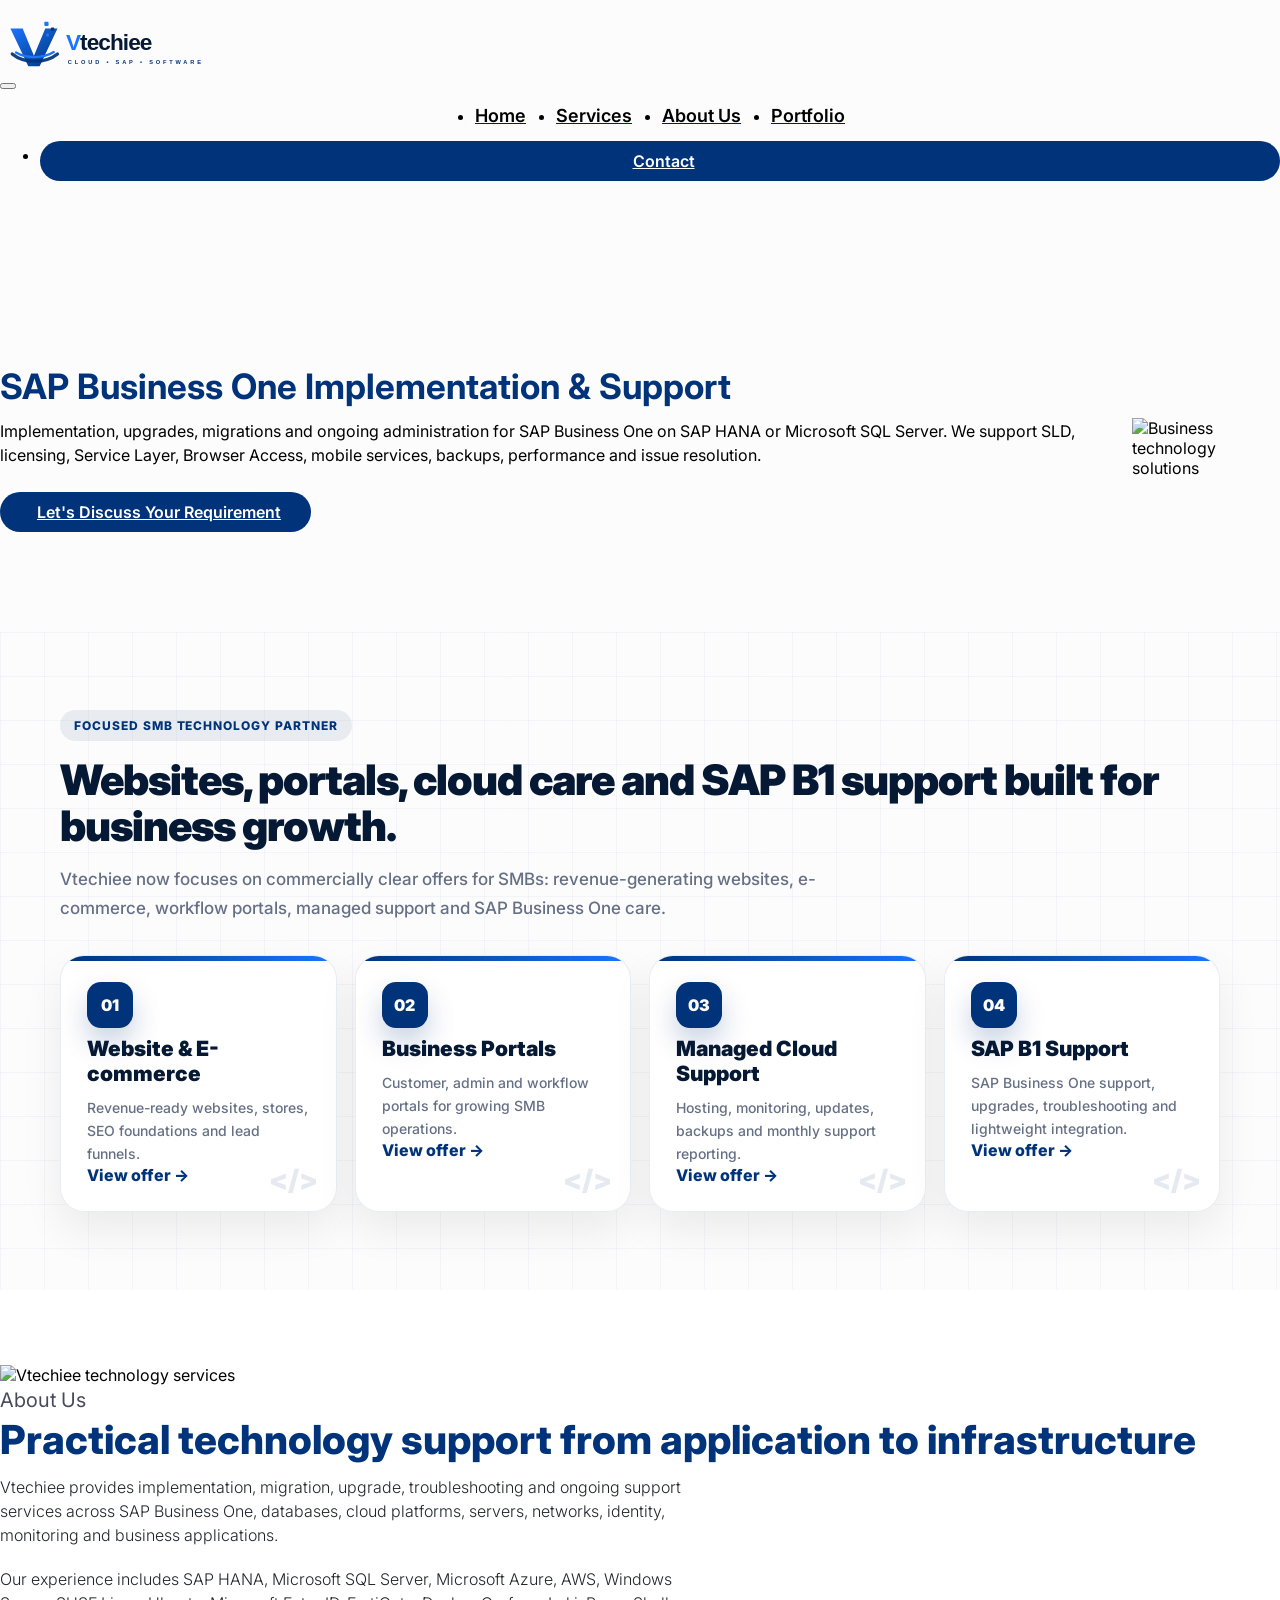
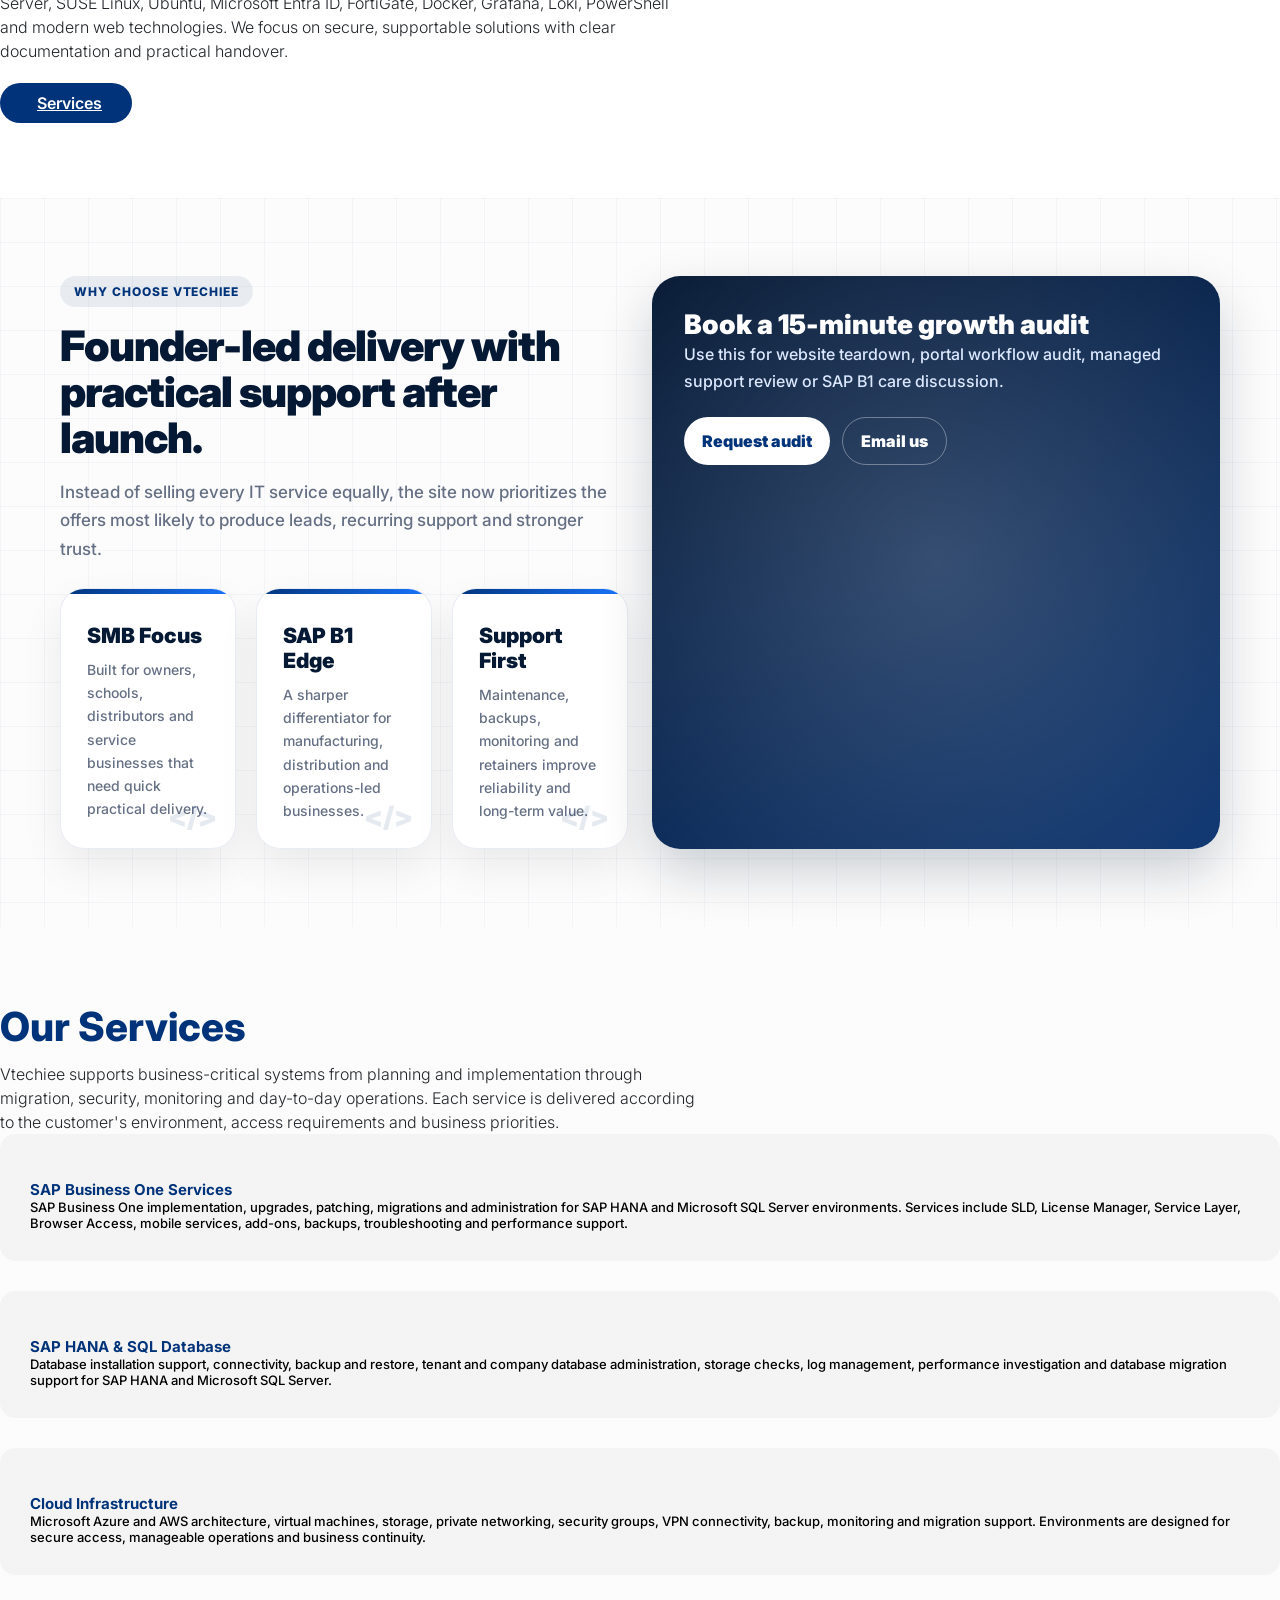
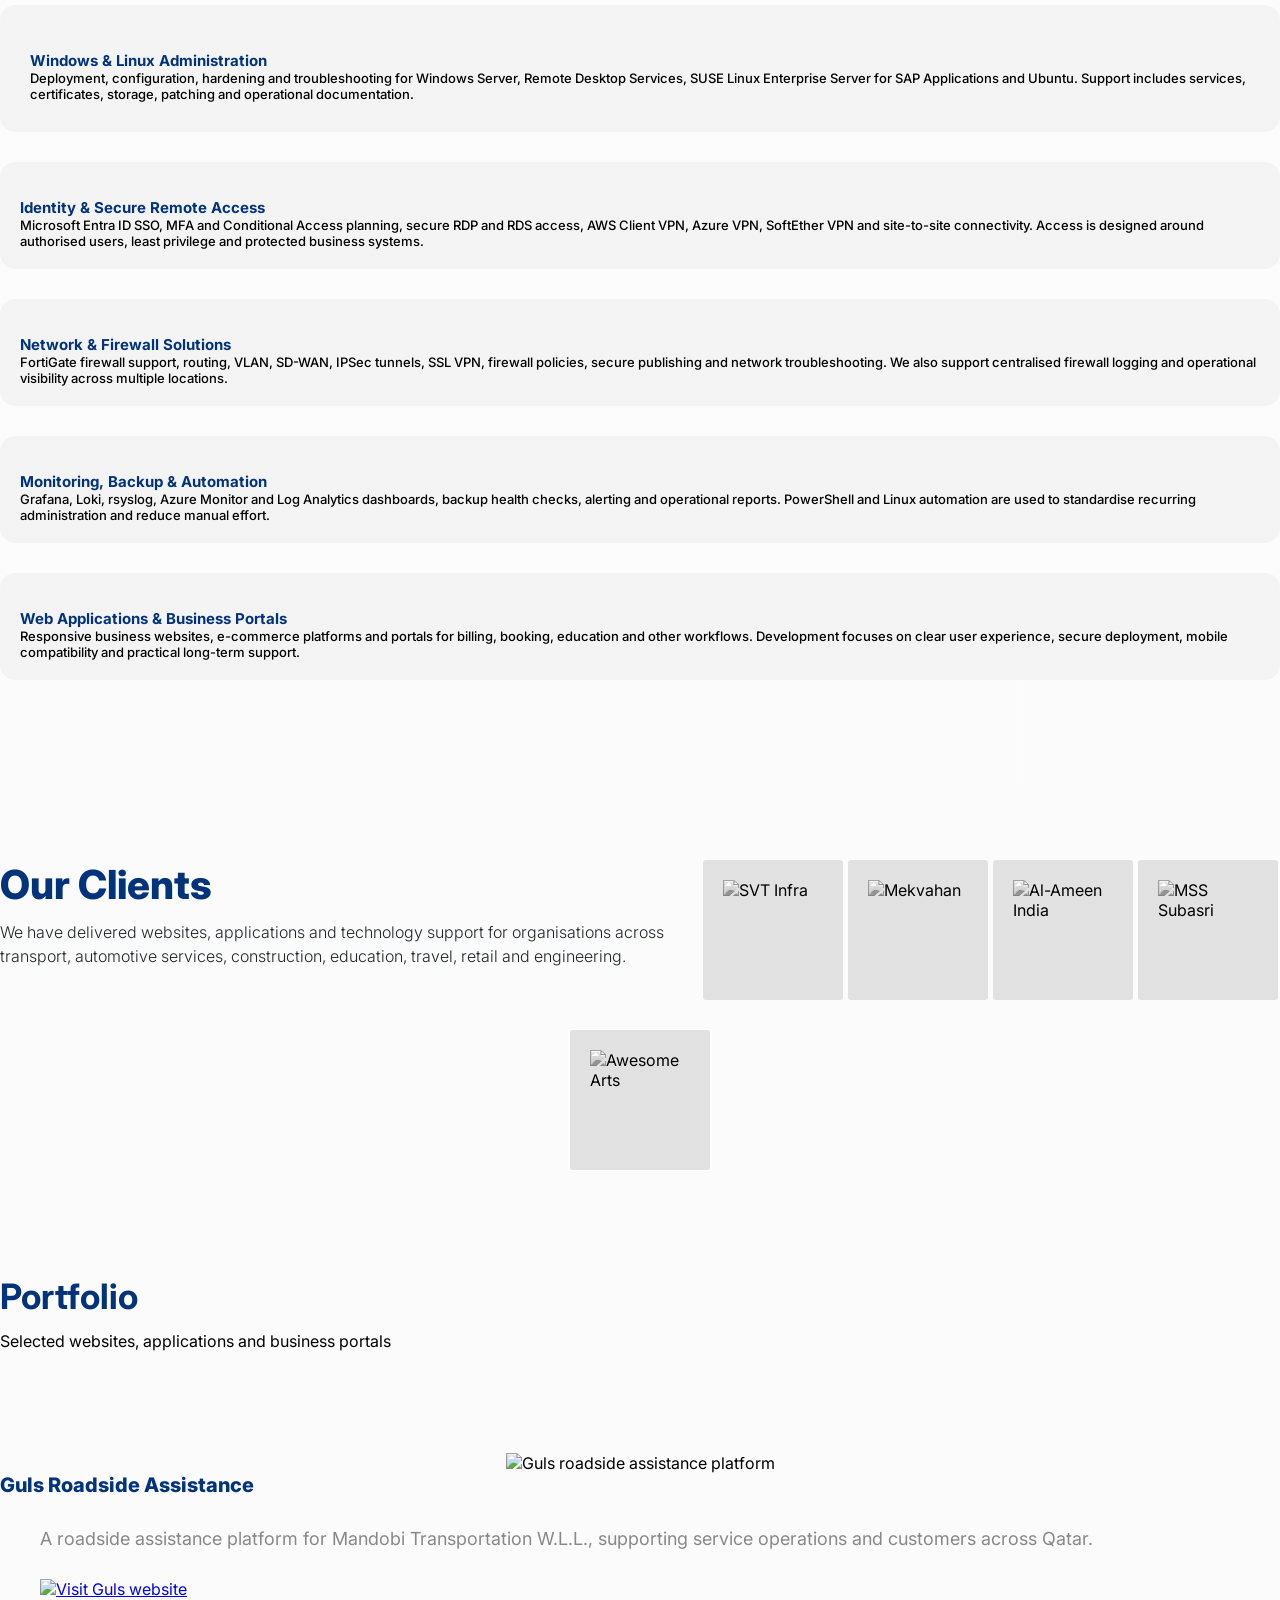
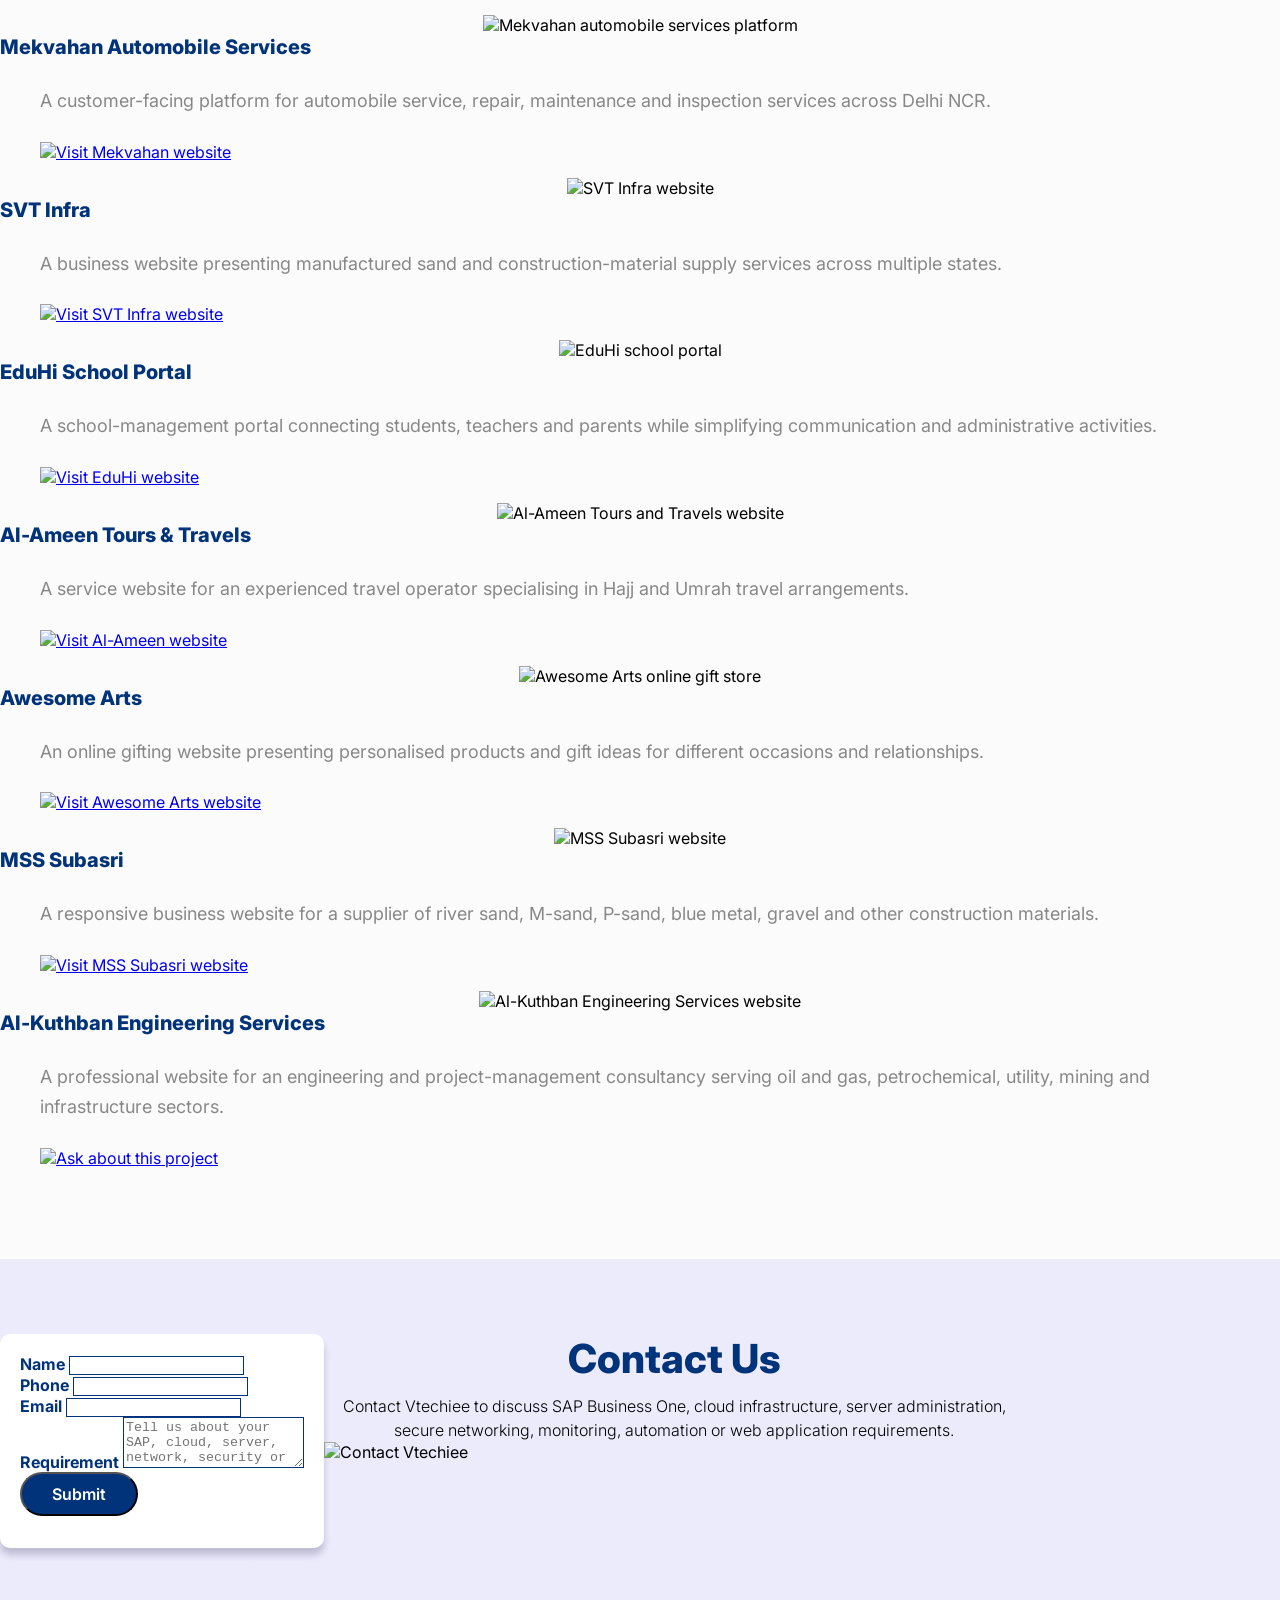
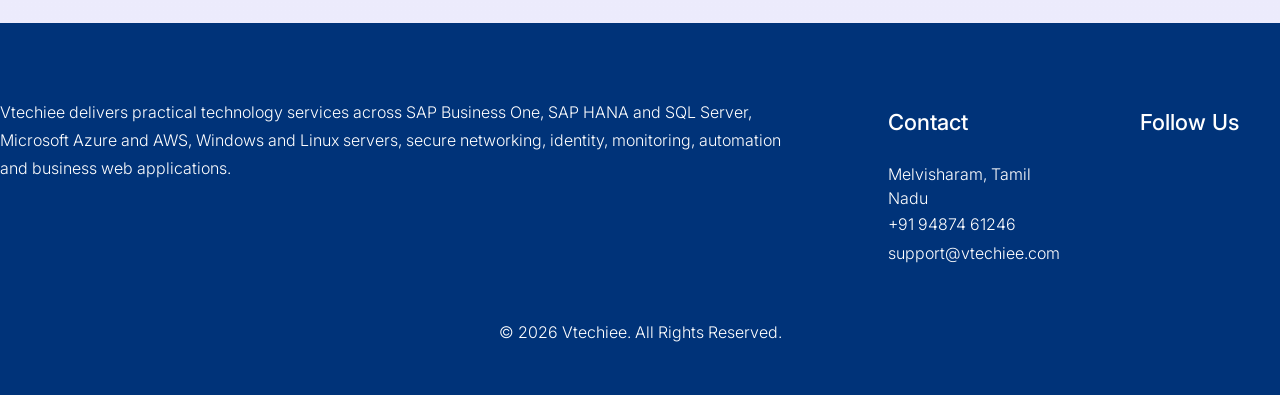
==== commit 91b64c53: "Improve website service content without changing template" ====
--- a/index.html
+++ b/index.html
@@ -1,31 +1,62 @@
 <!DOCTYPE html>
 <html lang="en">
+
 <head>
   <meta charset="UTF-8">
-  <meta http-equiv="X-UA-Compatible" content="IE=edge">
-  <meta name="viewport" content="width=device-width, initial-scale=1, viewport-fit=cover">
-
-  <title>Vtechiee | SAP Business One, Cloud & Web Solutions</title>
-  <meta name="description" content="Vtechiee delivers SAP Business One implementation and support, cloud infrastructure, secure IT operations, modern web applications, e-commerce and UI/UX services from Tamil Nadu, India.">
+  <meta http-equiv="content-type" content="text/html;charset=UTF-8" />
+  <title>Vtechiee | SAP Business One, Cloud Infrastructure & IT Solutions</title>
+  <!--Meta tags-->
+  <meta title="Vtechiee | SAP Business One, Cloud Infrastructure & IT Solutions">
+  <meta name="description" content="Vtechiee provides SAP Business One implementation, upgrades and support, SAP HANA and SQL administration, Azure and AWS infrastructure, Windows and Linux server management, VPN, firewall, monitoring, backup, automation and secure web solutions."/>
+  <meta name="keywords" content="SAP Business One support, SAP B1 implementation, SAP HANA support, SQL Server administration, Microsoft Azure, AWS infrastructure, Windows Server, SUSE Linux, FortiGate, VPN, Entra ID SSO, RDP support, Grafana, Loki, PowerShell automation, web application development">
   <meta name="author" content="Vtechiee">
-  <meta name="robots" content="index, follow, max-image-preview:large">
-  <meta name="theme-color" content="#0a1d38">
+  <meta name="robots" content="index, follow">
   <link rel="canonical" href="https://vtechiee.com/">
-
+  <meta property="og:title" content="Vtechiee | SAP Business One, Cloud Infrastructure & IT Solutions">
+  <meta property="og:site_name" content="Vtechiee">
+  <meta property="og:url" content="https://vtechiee.com/">
+  <meta property="og:description" content="SAP Business One, cloud infrastructure, server administration, secure networking, monitoring, automation and web solutions for growing businesses.">
   <meta property="og:type" content="website">
-  <meta property="og:site_name" content="Vtechiee">
-  <meta property="og:title" content="Vtechiee | SAP Business One, Cloud & Web Solutions">
-  <meta property="og:description" content="Reliable SAP Business One, cloud infrastructure, IT operations and custom web solutions for growing businesses.">
-  <meta property="og:url" content="https://vtechiee.com/">
-  <meta property="og:image" content="https://vtechiee.com/images/brand-logo.png">
+  <meta property="og:image" content="https://vtechiee.com/images/banner.jpg">
 
   <meta name="twitter:card" content="summary_large_image">
-  <meta name="twitter:title" content="Vtechiee | SAP Business One, Cloud & Web Solutions">
-  <meta name="twitter:description" content="Reliable SAP Business One, cloud infrastructure, IT operations and custom web solutions.">
-  <meta name="twitter:image" content="https://vtechiee.com/images/brand-logo.png">
-
+  <meta name="twitter:site" content="@Vtechiee">
+  <meta name="twitter:title" content="Vtechiee | SAP Business One, Cloud Infrastructure & IT Solutions">
+  <meta name="twitter:description" content="SAP Business One, cloud infrastructure, server administration, secure networking, monitoring, automation and web solutions.">
+  <meta name="twitter:image" content="https://vtechiee.com/images/banner.jpg">
+
+  <meta name="viewport" content="width=device-width,minimum-scale=1,initial-scale=1">
+  <!-- Add your Fav icon here -->
   <link rel="icon" type="image/png" href="images/fav.png">
-  <link rel="stylesheet" href="css/vtechiee-2026.css">
+
+  <!-- Styles  -->
+  <link rel="stylesheet" type="text/css" href="css/bootstrap.min.css">
+  <link rel="stylesheet" type="text/css" href="css/themify-icons.css">
+  <link rel="stylesheet" type="text/css" href="css/style.css" />
+  <link rel="stylesheet" type="text/css" href="css/owl.carousel.min.css">
+  <link rel="stylesheet" type="text/css" href="css/owl.theme.default.min.css">
+  <link rel="stylesheet" type="text/css" href="https://unpkg.com/nprogress@0.2.0/nprogress.css">
+
+  <style>
+.fade {
+    display: none;
+}
+.fadeBanner{
+    display:none;
+}
+
+.fadeInBorder img {
+transition: .5s ease;
+}
+
+.fadeInBorder img:hover{
+box-shadow: 0 0 0 5px #003379;
+transition: .5s ease;
+-webkit-transform: scale(1.2);
+-ms-transform: scale(1.2);
+transform: scale(1.2);
+}
+  </style>
 
   <script type="application/ld+json">
   {
@@ -33,8 +64,6 @@
     "@type": "ProfessionalService",
     "name": "Vtechiee",
     "url": "https://vtechiee.com/",
-    "logo": "https://vtechiee.com/images/brand-logo.png",
-    "image": "https://vtechiee.com/images/brand-logo.png",
     "email": "support@vtechiee.com",
     "telephone": "+91-9487461246",
     "address": {
@@ -45,342 +74,516 @@
     },
     "serviceType": [
       "SAP Business One implementation and support",
-      "Cloud infrastructure and hosting",
-      "Web application development",
-      "E-commerce development",
-      "Network and managed IT support",
-      "UI and UX design"
+      "SAP HANA and SQL Server administration",
+      "Microsoft Azure and AWS infrastructure",
+      "Windows and Linux server administration",
+      "Identity, VPN and secure remote access",
+      "Network and firewall support",
+      "Monitoring, backup and automation",
+      "Web application and business portal development"
     ]
   }
   </script>
 </head>
+
 <body>
-  <a class="skip-link" href="#main-content">Skip to main content</a>
-
-  <header class="site-header">
-    <nav class="navbar container" aria-label="Primary navigation">
-      <a class="brand" href="#home" aria-label="Vtechiee home">
-        <img src="images/brand-logo.png" alt="Vtechiee">
-      </a>
-
-      <button class="menu-toggle" type="button" aria-expanded="false" aria-controls="primary-menu" aria-label="Open navigation menu">
-        <span></span>
-        <span></span>
-        <span></span>
+  <!-- Header Start-->
+  <nav id="navbar" class="navbar fixed-top navbar-expand-lg navbar-header navbar-mobile scrolled header-scrolled">
+    <div class="navbar-container container">
+      <!-- Logo -->
+      <div class="navbar-brand">
+        <a class="navbar-brand-logo" href="#Home">
+          <img src="images/brand-logo.png" style="background: transparent;" alt="Vtechiee">
+        </a>
+      </div>
+      <button class="navbar-toggler" type="button" data-toggle="collapse" data-target="#navbarNav"
+        aria-controls="navbarNav" aria-expanded="false" aria-label="Toggle navigation">
+        <span class="ti-layout-grid2"></span>
       </button>
-
-      <ul class="nav-links" id="primary-menu">
-        <li><a href="#home">Home</a></li>
-        <li><a href="#services">Services</a></li>
-        <li><a href="#expertise">Expertise</a></li>
-        <li><a href="#work">Our Work</a></li>
-        <li><a class="nav-cta" href="#contact">Start a Project</a></li>
-      </ul>
-    </nav>
-  </header>
-
-  <main id="main-content">
-    <section class="hero" id="home">
-      <div class="container hero-grid">
-        <div data-reveal>
-          <div class="hero-badge">Technology delivery for growing businesses</div>
-          <h1>Build, modernize and <span>scale with confidence.</span></h1>
-          <p class="hero-copy">
-            Vtechiee combines SAP Business One expertise, secure cloud infrastructure, managed IT operations and modern application development to deliver practical solutions that work.
-          </p>
-          <div class="button-row">
-            <a class="button button-primary" href="#contact">Discuss Your Requirement</a>
-            <a class="button button-secondary" href="#services">Explore Services</a>
-          </div>
-          <ul class="hero-points" aria-label="Key capabilities">
-            <li>SAP Business One</li>
-            <li>Cloud & infrastructure</li>
-            <li>Web & mobile delivery</li>
+      <!-- Menu -->
+      <div class="collapse navbar-collapse justify-content-end" id="navbarNav">
+        <ul class="navbar-nav menu-navbar-nav">
+          <li class="nav-item">
+            <a class="nav-link" href="#Home">
+              <p class="nav-link-menu">Home</p>
+            </a>
+          </li>
+          <li class="nav-item">
+            <a class="nav-link" href="#services">
+              <p class="nav-link-menu">Services</p>
+            </a>
+          </li>
+           <li class="nav-item">
+            <a class="nav-link" href="#about">
+              <p class="nav-link-menu">About Us</p>
+            </a>
+          </li>
+          <li class="nav-item">
+            <a class="nav-link" href="#portfolio">
+              <p class="nav-link-menu">Portfolio</p>
+            </a>
+          </li>
+        </ul>
+        <ul class="navbar-nav">
+          <li class="nav-item">
+            <a class="nav-link learn-more-btn btn-invert" href="#contact"><span class="ti ti-arrow-right"></span>
+              Contact</a>
+          </li>
+        </ul>
+      </div>
+      <!-- End Menu-->
+    </div>
+  </nav>
+  <!-- Header End -->
+
+  <div id="Home"></div>
+  <!-- Banner Start-->
+  <div class="wrapper">
+    <div class="header">
+      <div class="container header-container">
+        <div class="fadeBanner col-lg-6 header-img-section">
+          <img src="images/banner-2.svg" alt="Business technology solutions">
+        </div>
+
+        <div class="fadeBanner col-lg-6 header-img-section">
+          <img src="images/testi-1.svg" alt="Cloud and infrastructure services">
+        </div>
+
+        <div class="fadeBanner col-lg-6 header-img-section">
+          <img src="images/testi-3.svg" alt="Application and support services">
+        </div>
+
+        <div class="col-lg-6 header-title-section">
+          <div class="fade col-md-12" style="opacity: 1;">
+            <h3 class="header-title">SAP Business One Implementation & Support</h3>
+            <p class="header-title-text">Implementation, upgrades, migrations and ongoing administration for SAP Business One on SAP HANA or Microsoft SQL Server. We support SLD, licensing, Service Layer, Browser Access, mobile services, backups, performance and issue resolution.</p>
+          </div>
+          <div class="fade col-md-12" style="opacity: 1;">
+            <h3 class="header-title">Secure Cloud & Server Infrastructure</h3>
+            <p class="header-title-text">Design, deployment and support for Microsoft Azure and AWS environments, including Windows Server, SUSE Linux, Ubuntu, private networking, storage, backup, monitoring and secure operational access.</p>
+          </div>
+          <div class="fade col-md-12" style="opacity: 1;">
+            <h3 class="header-title">Identity, VPN & Remote Access</h3>
+            <p class="header-title-text">Microsoft Entra ID SSO, MFA, RDP and RDS access, client VPN, site-to-site VPN and firewall policies designed to give authorised users secure access to business systems.</p>
+          </div>
+          <div class="fade col-md-12" style="opacity: 1;">
+            <h1 class="header-title">Monitoring, Backup & Automation</h1>
+            <p class="header-title-text">Operational monitoring, log dashboards, backup validation and PowerShell or Linux automation that improve visibility, reduce manual work and support faster troubleshooting.</p>
+          </div>
+          <div class="fade col-md-12" style="opacity: 1;">
+            <h1 class="header-title">Web Applications & Business Portals</h1>
+            <p class="header-title-text">Responsive websites, e-commerce platforms and business portals developed around practical workflows, clear user experiences and maintainable technology.</p>
+          </div>
+
+          <div class="learn-more-btn-section">
+            <a class="nav-link learn-more-btn" href="#contact"><span class="ti ti-arrow-right"></span> Let's Discuss Your Requirement</a>
+          </div>
+        </div>
+      </div>
+    </div>
+    <!-- Banner End-->
+    <!-- About Section Start-->
+    <div id="about"></div>
+    <div class="about-section">
+
+      <div class="container about-container">
+        <div class="col-lg-5 col-md-12 about-header-img">
+          <img src="images/about-2.svg" alt="Vtechiee technology services">
+        </div>
+        <div class="col-lg-6 offset-lg-1 col-md-12 about-title-section">
+          <p class="about-subtitle">About Us</p>
+          <h2 class="about-title">Practical technology support from application to infrastructure</h2>
+          <p class="about-text">Vtechiee provides implementation, migration, upgrade, troubleshooting and ongoing support services across SAP Business One, databases, cloud platforms, servers, networks, identity, monitoring and business applications.</p><br>
+          <p class="about-text">Our experience includes SAP HANA, Microsoft SQL Server, Microsoft Azure, AWS, Windows Server, SUSE Linux, Ubuntu, Microsoft Entra ID, FortiGate, Docker, Grafana, Loki, PowerShell and modern web technologies. We focus on secure, supportable solutions with clear documentation and practical handover.</p>
+          <div class="learn-more-btn-section">
+            <a class="nav-link learn-more-btn" href="#services"><span class="ti ti-support"></span> Services</a>
+          </div>
+        </div>
+      </div>
+    </div>
+    <!-- About Section End-->
+    <!-- Service Section Start-->
+    <div id="services"></div>
+    <div class="services-section">
+      <div class="container">
+        <div class="col-lg-12 col-sm-12 about-title-section">
+          <h2 class="about-title">Our Services</h2>
+          <p class="about-text mb-5">Vtechiee supports business-critical systems from planning and implementation through migration, security, monitoring and day-to-day operations. Each service is delivered according to the customer's environment, access requirements and business priorities.</p>
+          <div class="row service-list">
+            <div class="col-lg-4 col-md-6 col-sm-12">
+              <div class="service-box">
+                <span class="icon ti-layout"></span>
+                <h5 class="my-4">SAP Business One Services</h5>
+                <p class="service-list">SAP Business One implementation, upgrades, patching, migrations and administration for SAP HANA and Microsoft SQL Server environments. Services include SLD, License Manager, Service Layer, Browser Access, mobile services, add-ons, backups, troubleshooting and performance support.</p>
+              </div>
+            </div>
+            <div class="col-lg-4 col-md-6 col-sm-12">
+              <div class="service-box">
+                <span class="icon ti-mobile"></span>
+                <h5 class="my-4">SAP HANA & SQL Database</h5>
+                <p class="service-list">Database installation support, connectivity, backup and restore, tenant and company database administration, storage checks, log management, performance investigation and database migration support for SAP HANA and Microsoft SQL Server.</p>
+              </div>
+            </div>
+            <div class="col-lg-4 col-md-6 col-sm-12">
+              <div class="service-box">
+                <span class="icon ti-location-arrow"></span>
+                <h5 class="my-4">Cloud Infrastructure</h5>
+                <p class="service-list">Microsoft Azure and AWS architecture, virtual machines, storage, private networking, security groups, VPN connectivity, backup, monitoring and migration support. Environments are designed for secure access, manageable operations and business continuity.</p>
+              </div>
+            </div>
+            <div class="col-lg-4 col-md-6 col-sm-12">
+              <div class="service-box">
+                <span class="icon ti-shopping-cart"></span>
+                <h5 class="my-4">Windows & Linux Administration</h5>
+                <p class="service-list">Deployment, configuration, hardening and troubleshooting for Windows Server, Remote Desktop Services, SUSE Linux Enterprise Server for SAP Applications and Ubuntu. Support includes services, certificates, storage, patching and operational documentation.</p>
+              </div>
+            </div>
+            <div class="col-lg-4 col-md-6 col-sm-12">
+              <div class="service-box" style="padding:20px">
+                <span class="icon ti-shield"></span>
+                <h5 class="my-4">Identity & Secure Remote Access</h5>
+                <p class="service-list">Microsoft Entra ID SSO, MFA and Conditional Access planning, secure RDP and RDS access, AWS Client VPN, Azure VPN, SoftEther VPN and site-to-site connectivity. Access is designed around authorised users, least privilege and protected business systems.</p>
+              </div>
+            </div>
+            <div class="col-lg-4 col-md-6 col-sm-12">
+              <div class="service-box" style="padding:20px">
+                <span class="icon ti-cloud-up"></span>
+                <h5 class="my-4">Network & Firewall Solutions</h5>
+                <p class="service-list">FortiGate firewall support, routing, VLAN, SD-WAN, IPSec tunnels, SSL VPN, firewall policies, secure publishing and network troubleshooting. We also support centralised firewall logging and operational visibility across multiple locations.</p>
+              </div>
+            </div>
+            <div class="col-lg-4 col-md-6 col-sm-12">
+              <div class="service-box" style="padding:20px">
+                <span class="icon ti-world"></span>
+                <h5 class="my-4">Monitoring, Backup & Automation</h5>
+                <p class="service-list">Grafana, Loki, rsyslog, Azure Monitor and Log Analytics dashboards, backup health checks, alerting and operational reports. PowerShell and Linux automation are used to standardise recurring administration and reduce manual effort.</p>
+              </div>
+            </div>
+
+            <div class="col-lg-4 col-md-6 col-sm-12">
+              <div class="service-box" style="padding:20px">
+                <span class="icon ti-desktop"></span>
+                <h5 class="my-4">Web Applications & Business Portals</h5>
+                <p class="service-list">Responsive business websites, e-commerce platforms and portals for billing, booking, education and other workflows. Development focuses on clear user experience, secure deployment, mobile compatibility and practical long-term support.</p>
+              </div>
+            </div>
+          </div>
+        </div>
+      </div>
+    </div>
+    <!-- Service Section End-->
+    <!-- BLog Section Start-->
+    <div id="client-logo"></div>
+
+    <div class="blog-section">
+      <div class="container blog-container">
+        <div class="col-lg-12 col-sm-12">
+          <h2 class="about-title">Our Clients</h2>
+          <p class="about-text mb-5">We have delivered websites, applications and technology support for organisations across transport, automotive services, construction, education, travel, retail and engineering.</p>
+        </div>
+
+         <div class="client-box">
+          <img src="images/client-logo/svtinfra.png" alt="SVT Infra" width="100" height="100" style="background: transparent;"/>
+        </div>
+        <div class="client-box">
+          <img src="images/client-logo/mekvahan.png" alt="Mekvahan" width="100" height="100" style="background: transparent;"/>
+        </div>
+        <div class="client-box">
+          <img src="images/client-logo/alameenindia.png" alt="Al-Ameen India" width="100" height="100" style="background: transparent;"/>
+        </div>
+        <div class="client-box">
+          <img src="images/client-logo/msssubasri.png" alt="MSS Subasri" width="100" height="100" style="background: transparent;"/>
+        </div>
+
+         <div class="client-box">
+          <img src="images/client-logo/awesomeart.png" alt="Awesome Arts" width="100" height="100" style="background: transparent;"/>
+        </div>
+      </div>
+    </div>
+    <!-- Blog Section End-->
+    <!-- Testimonials Section Start-->
+  <div id="portfolio"></div>
+  <div class="col-md-12 text-center">
+    <h1 class="header-title">Portfolio</h1>
+    <p class="header-title-text">Selected websites, applications and business portals</p>
+  </div>
+    <div class="testimonials-slider-section">
+      <div class="owl-carousel owl-testimonials-slider owl-theme container">
+        <div class="item container testimonials-slider-container">
+          <div class="col-lg-4 testimonials-slider-header-img-section padding-0 fadeInBorder">
+            <img src="images/portfolio/gulsapp.jpg" alt="Guls roadside assistance platform">
+          </div>
+          <div class="col-lg-6 offset-lg-1 testimonials-slider-title-section">
+            <p class="testimonials-slider-subtitle"></p>
+            <h5 class="testimonials-slider-title">Guls Roadside Assistance</h5>
+            <blockquote class="blockquote">
+              <p>A roadside assistance platform for Mandobi Transportation W.L.L., supporting service operations and customers across Qatar.</p>
+              <a href="http://gulsapp.com/" target="_blank" rel="noopener noreferrer">
+              <img src="images/visit.png" style="width: 50px;height: 50px;cursor: pointer;" alt="Visit Guls website" title="Visit website">
+            </a>
+            </blockquote>
+          </div>
+        </div>
+
+        <div class="item container testimonials-slider-container">
+          <div class="col-lg-4 testimonials-slider-header-img-section padding-0 fadeInBorder">
+            <img src="images/portfolio/makvahan.jpg" alt="Mekvahan automobile services platform">
+          </div>
+          <div class="col-lg-6 offset-lg-1 testimonials-slider-title-section">
+            <p class="testimonials-slider-subtitle"></p>
+            <h2 class="testimonials-slider-title">Mekvahan Automobile Services</h2>
+            <blockquote class="blockquote">
+              <p>A customer-facing platform for automobile service, repair, maintenance and inspection services across Delhi NCR.</p>
+              <a href="http://mekvahan.com/" target="_blank" rel="noopener noreferrer">
+                <img src="images/visit.png" style="width: 50px;height: 50px;cursor: pointer;" alt="Visit Mekvahan website" title="Visit website">
+              </a>
+            </blockquote>
+          </div>
+        </div>
+
+        <div class="item container testimonials-slider-container">
+          <div class="col-lg-4 testimonials-slider-header-img-section padding-0 fadeInBorder">
+            <img src="images/portfolio/svtinfra.jpg" alt="SVT Infra website">
+          </div>
+          <div class="col-lg-6 offset-lg-1 testimonials-slider-title-section">
+            <p class="testimonials-slider-subtitle"></p>
+            <h2 class="testimonials-slider-title">SVT Infra</h2>
+            <blockquote class="blockquote">
+              <p>A business website presenting manufactured sand and construction-material supply services across multiple states.</p>
+              <a href="http://svtinfra.com/" target="_blank" rel="noopener noreferrer">
+                <img src="images/visit.png" style="width: 50px;height: 50px;cursor: pointer;" alt="Visit SVT Infra website" title="Visit website">
+              </a>
+            </blockquote>
+          </div>
+        </div>
+
+        <div class="item container testimonials-slider-container">
+          <div class="col-lg-4 testimonials-slider-header-img-section padding-0 fadeInBorder">
+            <img src="images/portfolio/eduhi.jpg" alt="EduHi school portal">
+          </div>
+          <div class="col-lg-6 offset-lg-1 testimonials-slider-title-section">
+            <p class="testimonials-slider-subtitle"></p>
+            <h2 class="testimonials-slider-title">EduHi School Portal</h2>
+            <blockquote class="blockquote">
+              <p>A school-management portal connecting students, teachers and parents while simplifying communication and administrative activities.</p>
+              <a href="http://eduhi.co.in/" target="_blank" rel="noopener noreferrer">
+                <img src="images/visit.png" style="width: 50px;height: 50px;cursor: pointer;" alt="Visit EduHi website" title="Visit website">
+              </a>
+            </blockquote>
+          </div>
+        </div>
+
+        <div class="item container testimonials-slider-container">
+          <div class="col-lg-4 testimonials-slider-header-img-section padding-0 fadeInBorder">
+            <img src="images/portfolio/alameen.png" alt="Al-Ameen Tours and Travels website">
+          </div>
+          <div class="col-lg-6 offset-lg-1 testimonials-slider-title-section">
+            <p class="testimonials-slider-subtitle"></p>
+            <h2 class="testimonials-slider-title">Al-Ameen Tours & Travels</h2>
+            <blockquote class="blockquote">
+              <p>A service website for an experienced travel operator specialising in Hajj and Umrah travel arrangements.</p>
+              <a href="http://alameenindia.com/" target="_blank" rel="noopener noreferrer">
+                <img src="images/visit.png" style="width: 50px;height: 50px;cursor: pointer;" alt="Visit Al-Ameen website" title="Visit website">
+              </a>
+            </blockquote>
+          </div>
+        </div>
+
+        <div class="item container testimonials-slider-container">
+          <div class="col-lg-4 testimonials-slider-header-img-section padding-0 fadeInBorder">
+            <img src="images/portfolio/awesomearts-new.png" alt="Awesome Arts online gift store">
+          </div>
+          <div class="col-lg-6 offset-lg-1 testimonials-slider-title-section">
+            <p class="testimonials-slider-subtitle"></p>
+            <h2 class="testimonials-slider-title">Awesome Arts</h2>
+            <blockquote class="blockquote">
+              <p>An online gifting website presenting personalised products and gift ideas for different occasions and relationships.</p>
+
+              <a href="http://awesomearts.in/" target="_blank" rel="noopener noreferrer">
+                <img src="images/visit.png" style="width: 50px;height: 50px;cursor: pointer;" alt="Visit Awesome Arts website" title="Visit website">
+              </a>
+            </blockquote>
+          </div>
+        </div>
+
+        <div class="item container testimonials-slider-container">
+          <div class="col-lg-4 testimonials-slider-header-img-section padding-0 fadeInBorder">
+            <img src="images/portfolio/msssubasri.png" alt="MSS Subasri website">
+          </div>
+          <div class="col-lg-6 offset-lg-1 testimonials-slider-title-section">
+            <p class="testimonials-slider-subtitle"></p>
+            <h2 class="testimonials-slider-title">MSS Subasri</h2>
+            <blockquote class="blockquote">
+              <p>A responsive business website for a supplier of river sand, M-sand, P-sand, blue metal, gravel and other construction materials.</p>
+              <a href="https://msssubasri.com/" target="_blank" rel="noopener noreferrer">
+                <img src="images/visit.png" style="width: 50px;height: 50px;cursor: pointer;" alt="Visit MSS Subasri website" title="Visit website">
+              </a>
+            </blockquote>
+          </div>
+        </div>
+
+        <div class="item container testimonials-slider-container">
+          <div class="col-lg-4 testimonials-slider-header-img-section padding-0 fadeInBorder">
+            <img src="images/portfolio/kuthban.jpg" alt="Al-Kuthban Engineering Services website">
+          </div>
+          <div class="col-lg-6 offset-lg-1 testimonials-slider-title-section">
+            <p class="testimonials-slider-subtitle"></p>
+            <h2 class="testimonials-slider-title">Al-Kuthban Engineering Services</h2>
+            <blockquote class="blockquote">
+              <p>A professional website for an engineering and project-management consultancy serving oil and gas, petrochemical, utility, mining and infrastructure sectors.</p>
+              <a href="#contact">
+                <img src="images/visit.png" style="width: 50px;height: 50px;cursor: pointer;" alt="Ask about this project" title="Ask about this project">
+              </a>
+            </blockquote>
+          </div>
+        </div>
+
+      </div>
+    </div>
+    <!-- Testimonials Section End-->
+    <!-- Contact Section Start-->
+    <div id="contact"></div>
+    <div class="contact-section">
+      <div class="container contact-container">
+        <div class="col-md-6 col-sm-12">
+          <form class="contact-form">
+            <div class="form-group">
+              <label for="name">Name</label>
+              <input type="text" class="form-control" id="name" name="name" autocomplete="name" required>
+            </div>
+            <div class="form-group">
+              <label for="mobile">Phone</label>
+              <input type="tel" class="form-control" id="mobile" name="mobile" autocomplete="tel" required>
+            </div>
+            <div class="form-group">
+              <label for="email">Email</label>
+              <input type="email" class="form-control" id="email" name="email" autocomplete="email" required>
+            </div>
+            <div class="form-group">
+              <label for="message">Requirement</label>
+              <textarea class="form-control" rows="3" id="message" name="message" placeholder="Tell us about your SAP, cloud, server, network, security or web requirement." required></textarea>
+            </div>
+            <div class="form-group mb-0">
+              <button type="submit" class="btn learn-more-btn">Submit</button>
+            </div>
+          </form>
+        </div>
+        <div class="col-md-5 offset-md-1 col-sm-12 contact-header-img">
+          <div class="pricing-title">
+            <h2>Contact Us</h2>
+            <p class="mb-5">Contact Vtechiee to discuss SAP Business One, cloud infrastructure, server administration, secure networking, monitoring, automation or web application requirements.</p>
+          </div>
+          <img src="images/contact.svg" alt="Contact Vtechiee">
+        </div>
+      </div>
+    </div>
+    <!-- Contact Section End-->
+    <!-- Footer Section Start-->
+    <div class="footer-section">
+      <div class="container footer-container">
+        <div class="col-lg-6 col-md-6 footer-logo">
+          <p class="footer-susection-text">Vtechiee delivers practical technology services across SAP Business One, SAP HANA and SQL Server, Microsoft Azure and AWS, Windows and Linux servers, secure networking, identity, monitoring, automation and business web applications.</p>
+        </div>
+        <div class="col-lg-3 col-md-6 footer-subsection">
+          <h3 class="footer-subsection-title">Contact</h3>
+          <ul class="footer-subsection-list">
+            <li>Melvisharam, Tamil Nadu</li>
+            <li><a href="tel:+919487461246">+91 94874 61246</a></li>
+            <li><a href="mailto:support@vtechiee.com">support@vtechiee.com</a></li>
           </ul>
         </div>
-
-        <div class="hero-visual" data-reveal>
-          <div class="hero-image-shell">
-            <img src="images/banner-2.svg" alt="Technology solutions illustration" fetchpriority="high">
-          </div>
-          <div class="floating-card one" aria-hidden="true">
-            <span class="floating-icon">SAP</span>
-            <span><strong>SAP Business One</strong><small>Implementation, upgrade and support</small></span>
-          </div>
-          <div class="floating-card two" aria-hidden="true">
-            <span class="floating-icon">IT</span>
-            <span><strong>Secure Operations</strong><small>Cloud, network and infrastructure</small></span>
-          </div>
-        </div>
-      </div>
-    </section>
-
-    <div class="trust-strip">
-      <div class="container trust-grid" data-reveal>
-        <div class="trust-item">
-          <strong>Business-first delivery</strong>
-          Technology aligned to measurable operational needs.
-        </div>
-        <div class="trust-item">
-          <strong>Security by design</strong>
-          Practical controls across infrastructure and applications.
-        </div>
-        <div class="trust-item">
-          <strong>Support beyond launch</strong>
-          Ongoing guidance, maintenance and issue resolution.
-        </div>
-      </div>
-    </div>
-
-    <section class="section" id="services">
-      <div class="container">
-        <div class="section-heading" data-reveal>
-          <div>
-            <span class="eyebrow">What we do</span>
-            <h2>Technology services built around your business.</h2>
-          </div>
-          <p>From ERP and infrastructure to customer-facing applications, we help organizations implement, improve and operate their technology with less complexity.</p>
-        </div>
-
-        <div class="services-grid">
-          <article class="service-card" data-reveal>
-            <span class="service-icon" aria-hidden="true">SAP</span>
-            <h3>SAP Business One</h3>
-            <p>Implementation, upgrades, migrations, HANA and SQL support, performance improvement, integrations and day-to-day administration.</p>
-          </article>
-
-          <article class="service-card" data-reveal>
-            <span class="service-icon" aria-hidden="true">CLD</span>
-            <h3>Cloud & Infrastructure</h3>
-            <p>Secure cloud architecture, server deployment, identity, networking, backup, monitoring and infrastructure modernization.</p>
-          </article>
-
-          <article class="service-card" data-reveal>
-            <span class="service-icon" aria-hidden="true">WEB</span>
-            <h3>Web Applications</h3>
-            <p>Responsive business websites, portals and custom applications designed for performance, accessibility and maintainability.</p>
-          </article>
-
-          <article class="service-card" data-reveal>
-            <span class="service-icon" aria-hidden="true">ECM</span>
-            <h3>E-commerce & Portals</h3>
-            <p>Online stores, booking portals, billing systems and workflow-driven platforms using proven modern technologies.</p>
-          </article>
-
-          <article class="service-card" data-reveal>
-            <span class="service-icon" aria-hidden="true">UX</span>
-            <h3>UI/UX Design</h3>
-            <p>Clear interfaces, responsive experiences and practical design systems that make digital products easier to use.</p>
-          </article>
-
-          <article class="service-card" data-reveal>
-            <span class="service-icon" aria-hidden="true">OPS</span>
-            <h3>Managed IT Support</h3>
-            <p>Server, network, endpoint and application support with structured troubleshooting, monitoring and operational documentation.</p>
-          </article>
-        </div>
-      </div>
-    </section>
-
-    <section class="section section-soft" id="expertise">
-      <div class="container split-grid">
-        <div class="image-panel" data-reveal>
-          <img src="images/about-2.svg" alt="Team designing and delivering a digital solution" loading="lazy">
-        </div>
-
-        <div class="split-copy" data-reveal>
-          <span class="eyebrow">Why Vtechiee</span>
-          <h2>One partner across applications, ERP and infrastructure.</h2>
-          <p>
-            Many technology projects fail at the hand-off between development, infrastructure and support. We bring those disciplines together so the solution is designed to be deployable, secure and supportable from the beginning.
-          </p>
-          <ul class="check-list">
-            <li>Clear scope, architecture and implementation planning</li>
-            <li>Secure deployment with practical operational controls</li>
-            <li>Documentation and knowledge transfer for your team</li>
-            <li>Post-implementation support and continuous improvement</li>
-          </ul>
-        </div>
-      </div>
-    </section>
-
-    <section class="section section-dark" aria-labelledby="process-title">
-      <div class="container">
-        <div class="section-heading" data-reveal>
-          <div>
-            <span class="eyebrow">How we work</span>
-            <h2 id="process-title">A clear path from requirement to reliable delivery.</h2>
-          </div>
-          <p>Every engagement is structured to reduce uncertainty, protect production systems and keep stakeholders informed.</p>
-        </div>
-
-        <div class="process-grid">
-          <article class="process-step" data-reveal>
-            <span class="process-number">01</span>
-            <h3>Discover</h3>
-            <p>Understand the requirement, current environment, dependencies, risks and success criteria.</p>
-          </article>
-          <article class="process-step" data-reveal>
-            <span class="process-number">02</span>
-            <h3>Design</h3>
-            <p>Create the solution approach, architecture, scope, milestones and validation plan.</p>
-          </article>
-          <article class="process-step" data-reveal>
-            <span class="process-number">03</span>
-            <h3>Deliver</h3>
-            <p>Implement in controlled stages with testing, communication and rollback readiness.</p>
-          </article>
-          <article class="process-step" data-reveal>
-            <span class="process-number">04</span>
-            <h3>Support</h3>
-            <p>Document the solution, transfer knowledge and provide ongoing operational assistance.</p>
-          </article>
-        </div>
-      </div>
-    </section>
-
-    <section class="section section-soft" aria-labelledby="clients-title">
-      <div class="container">
-        <div class="section-heading" data-reveal>
-          <div>
-            <span class="eyebrow">Client experience</span>
-            <h2 id="clients-title">Trusted across different industries.</h2>
-          </div>
-          <p>We have supported digital projects for transport, construction, education, retail, travel and engineering businesses.</p>
-        </div>
-
-        <div class="logo-grid" data-reveal>
-          <div class="logo-card"><img src="images/client-logo/svtinfra.png" alt="SVT Infra" loading="lazy"></div>
-          <div class="logo-card"><img src="images/client-logo/mekvahan.png" alt="Mekvahan" loading="lazy"></div>
-          <div class="logo-card"><img src="images/client-logo/alameenindia.png" alt="Al-Ameen India" loading="lazy"></div>
-          <div class="logo-card"><img src="images/client-logo/msssubasri.png" alt="MSS Subasri" loading="lazy"></div>
-          <div class="logo-card"><img src="images/client-logo/awesomeart.png" alt="Awesome Arts" loading="lazy"></div>
-        </div>
-      </div>
-    </section>
-
-    <section class="section" id="work">
-      <div class="container">
-        <div class="section-heading" data-reveal>
-          <div>
-            <span class="eyebrow">Selected work</span>
-            <h2>Digital products built for real-world use.</h2>
-          </div>
-          <p>A selection of customer-facing applications, portals and websites delivered across different business categories.</p>
-        </div>
-
-        <div class="work-grid">
-          <article class="work-card" data-reveal>
-            <div class="work-image"><img src="images/portfolio/gulsapp.jpg" alt="Guls roadside assistance application" loading="lazy"></div>
-            <div class="work-content"><small>Mobility platform</small><h3>Guls Roadside Assistance</h3><p>A service platform supporting roadside assistance operations across Qatar.</p></div>
-          </article>
-
-          <article class="work-card" data-reveal>
-            <div class="work-image"><img src="images/portfolio/makvahan.jpg" alt="Mekvahan automotive service platform" loading="lazy"></div>
-            <div class="work-content"><small>Automotive services</small><h3>Mekvahan</h3><p>A digital experience for vehicle service, repair, maintenance and inspection.</p></div>
-          </article>
-
-          <article class="work-card" data-reveal>
-            <div class="work-image"><img src="images/portfolio/svtinfra.jpg" alt="SVT Infra construction materials website" loading="lazy"></div>
-            <div class="work-content"><small>Construction supply</small><h3>SVT Infra</h3><p>A business website presenting construction materials and supply capabilities.</p></div>
-          </article>
-
-          <article class="work-card" data-reveal>
-            <div class="work-image"><img src="images/portfolio/eduhi.jpg" alt="EduHi school management portal" loading="lazy"></div>
-            <div class="work-content"><small>Education technology</small><h3>EduHi School Portal</h3><p>A portal connecting students, teachers and parents around school activities.</p></div>
-          </article>
-
-          <article class="work-card" data-reveal>
-            <div class="work-image"><img src="images/portfolio/alameen.png" alt="Al-Ameen tours and travel website" loading="lazy"></div>
-            <div class="work-content"><small>Travel services</small><h3>Al-Ameen Tours & Travels</h3><p>A service website for an experienced Hajj and Umrah travel operator.</p></div>
-          </article>
-
-          <article class="work-card" data-reveal>
-            <div class="work-image"><img src="images/portfolio/msssubasri.png" alt="MSS Subasri materials supplier website" loading="lazy"></div>
-            <div class="work-content"><small>Materials supply</small><h3>MSS Subasri</h3><p>A responsive business presence for sand, aggregates and construction materials.</p></div>
-          </article>
-        </div>
-      </div>
-    </section>
-
-    <section class="section" id="contact">
-      <div class="container contact-shell" data-reveal>
-        <div class="contact-copy">
-          <span class="eyebrow">Start a conversation</span>
-          <h2>Tell us what you are planning.</h2>
-          <p>Share your requirement, current challenge or project goal. We will review it and respond with the most practical next step.</p>
-
-          <ul class="contact-list">
-            <li><a href="tel:+919487461246"><b>CALL</b> +91 94874 61246</a></li>
-            <li><a href="mailto:support@vtechiee.com"><b>MAIL</b> support@vtechiee.com</a></li>
-            <li><span><b>LOC</b> Melvisharam, Tamil Nadu, India</span></li>
-          </ul>
-        </div>
-
-        <form class="contact-form" novalidate>
-          <div class="form-grid">
-            <div class="form-field">
-              <label for="name">Name</label>
-              <input id="name" name="name" type="text" autocomplete="name" minlength="2" required>
-            </div>
-            <div class="form-field">
-              <label for="mobile">Phone</label>
-              <input id="mobile" name="mobile" type="tel" autocomplete="tel" inputmode="tel" pattern="[0-9+() -]{7,20}" required>
-            </div>
-            <div class="form-field full">
-              <label for="email">Email</label>
-              <input id="email" name="email" type="email" autocomplete="email" required>
-            </div>
-            <div class="form-field full">
-              <label for="message">Project requirement</label>
-              <textarea id="message" name="message" minlength="10" placeholder="Briefly describe the service, system or issue you need help with." required></textarea>
-            </div>
-            <div class="honeypot" aria-hidden="true">
-              <label for="website">Website</label>
-              <input id="website" name="website" type="text" tabindex="-1" autocomplete="off">
-            </div>
-          </div>
-          <button class="button button-primary" type="submit">Send Enquiry</button>
-          <p class="form-status" role="status" aria-live="polite"></p>
-        </form>
-      </div>
-    </section>
-  </main>
-
-  <footer class="site-footer">
-    <div class="container footer-grid">
-      <div class="footer-brand">
-        <img src="images/brand-logo.png" alt="Vtechiee">
-        <p>Practical technology services across SAP Business One, cloud infrastructure, managed IT and modern application development.</p>
-      </div>
-
-      <div class="footer-column">
-        <h3>Services</h3>
-        <ul>
-          <li><a href="#services">SAP Business One</a></li>
-          <li><a href="#services">Cloud & Infrastructure</a></li>
-          <li><a href="#services">Web Applications</a></li>
-          <li><a href="#services">Managed IT Support</a></li>
-        </ul>
-      </div>
-
-      <div class="footer-column">
-        <h3>Contact</h3>
-        <ul>
-          <li><a href="tel:+919487461246">+91 94874 61246</a></li>
-          <li><a href="mailto:support@vtechiee.com">support@vtechiee.com</a></li>
-          <li>Melvisharam, Tamil Nadu</li>
-        </ul>
-      </div>
-    </div>
-
-    <div class="container footer-bottom">
-      <p>&copy; <span data-current-year>2026</span> Vtechiee. All rights reserved.</p>
-      <p>Designed for performance, accessibility and responsive use.</p>
-    </div>
-  </footer>
-
-  <script src="https://cdn.jsdelivr.net/npm/@emailjs/browser@3/dist/email.min.js" defer></script>
-  <script src="js/vtechiee-2026.js" defer></script>
+        <div class="col-lg-3 col-md-6 footer-subsection">
+          <div class="footer-subsection-2-2">
+            <h3 class="footer-subsection-title">Follow Us</h3>
+            <div class="footer-social-media-icons-section">
+              <a href="#" class="footer-social-media-icon" aria-label="Vtechiee on Twitter"><span class="ti-twitter"></span></a>
+              <a href="#" class="footer-social-media-icon" aria-label="Vtechiee on Instagram"><span class="ti-instagram"></span></a>
+              <a href="#" class="footer-social-media-icon" aria-label="Vtechiee on Facebook"><span class="ti-facebook"></span></a>
+              <a href="#" class="footer-social-media-icon" aria-label="Vtechiee on LinkedIn"><span class="ti-linkedin"></span></a>
+            </div>
+          </div>
+        </div>
+      </div>
+      <div class="container footer-credits">
+        <p>&copy; 2026 Vtechiee. All Rights Reserved.</p>
+      </div>
+    </div>
+    <!-- Footer Section End-->
+    <div id="preloader">
+      <div class="spinner">
+          <div class="bounce1"></div>
+          <div class="bounce2"></div>
+          <div class="bounce3"></div>
+      </div>
+  </div>
+  </div>
+  <!-- Javascript files-->
+
+  <script src="https://ajax.googleapis.com/ajax/libs/jquery/3.5.1/jquery.min.js"></script>
+  <script>
+    $(document).ready(function(){
+      let count = 0;
+      (function rotateContent() {
+        var fadeDivs = $('.fade');
+        if (!fadeDivs.length) return;
+        var el = fadeDivs.eq(count);
+        count = (count + 1) % fadeDivs.length;
+        el.fadeIn('1000').delay(5000).fadeOut('3000', rotateContent);
+      })();
+
+      let bannerCount = 0;
+      (function rotateBanner() {
+        var fadeBannerDivs = $('.fadeBanner');
+        if (!fadeBannerDivs.length) return;
+        var el = fadeBannerDivs.eq(bannerCount);
+        bannerCount = (bannerCount + 1) % fadeBannerDivs.length;
+        el.fadeIn('1000').delay(5000).fadeOut('3000', rotateBanner);
+      })();
+    });
+  </script>
+  <script src="https://cdn.jsdelivr.net/npm/@emailjs/browser@3/dist/email.min.js"></script>
+
+<script>
+(function() {
+    emailjs.init("MmTxPQjLTvU6GMhc5");
+})();
+
+document.querySelector(".contact-form").addEventListener("submit", function(event) {
+    event.preventDefault();
+
+    if (!this.checkValidity()) {
+      this.reportValidity();
+      return;
+    }
+
+    var form = this;
+    var submitButton = form.querySelector('button[type="submit"]');
+    var originalText = submitButton.textContent;
+    submitButton.disabled = true;
+    submitButton.textContent = "Sending...";
+
+    emailjs.sendForm("service_6iixv9p", "template_pkr57uq", form)
+    .then(function() {
+        alert("Message sent successfully!");
+        form.reset();
+    }, function(error) {
+        alert("Failed to send the message. Please email support@vtechiee.com.");
+        console.log(error);
+    })
+    .finally(function() {
+        submitButton.disabled = false;
+        submitButton.textContent = originalText;
+    });
+});
+</script>
+
+  <script src="js/jquery.min.js"></script>
+  <script src="js/popper.min.js"></script>
+  <script src="js/smoothscroll.js"></script>
+  <script src="js/bootstrap.min.js"></script>
+  <script src="js/owl.carousel.js"></script>
+  <script src="js/custom.js"></script>
+
+  <!-- Javascript files-->
 </body>
 </html>
--- a/css/style.css
+++ b/css/style.css
@@ -0,0 +1,1361 @@
+/* import custom fonts */
+
+/* ================================================== */
+
+@import url('https://fonts.googleapis.com/css2?family=Inter:wght@300;400;500;600;700&amp;display=swap');
+/* ================================================== */
+
+/* ===== body =====*/
+
+* {
+    -webkit-font-smoothing: antialiased;
+    -moz-os-font-smoothing: grayscale;
+    box-sizing: border-box
+}
+
+html {
+    padding: 0;
+    margin: 0
+}
+
+body {
+    font-family: 'Inter', sans-serif;
+    padding: 0;
+    margin: 0;
+    background-color: #fcfcfc;
+    background-image: linear-gradient(#FCFCFC, #FBFBFB)
+}
+
+h1,
+h2,
+h3,
+h4,
+h5,
+h6,
+p {
+    margin: 0;
+    font-weight: 500
+}
+
+.padding-0 {
+    padding: 0 !important
+}
+
+.color-blue {
+    color: #003379;
+}
+
+.color-green {
+    color: #003379;
+}
+
+.wrapper {
+    width: 100%;
+    height: 100%;
+    padding: 0;
+    margin: 0 !important;
+    overflow: hidden
+}
+
+#top,
+#about,
+#services,
+#pricing,
+#blog,
+#testimonials,
+#contact {
+    display: block;
+    position: relative;
+    top: -70px !important;
+    visibility: hidden
+}
+
+button:focus {
+    outline: none !important
+}
+
+/*========= preloader ============== */
+
+#preloader {
+    display: table;
+    position: fixed;
+    z-index: 20000;
+    top: 0;
+    left: 0;
+    width: 100%;
+    height: 100%;
+    background: #ffffff;
+    background-image: #003379;
+    text-align: center;
+}
+
+.preloader1 {
+    width: 60px;
+    height: 60px;
+    display: inline-block;
+    padding: 0px;
+    border-radius: 100%;
+    border: 2px solid;
+    border-top-color: rgba(0, 0, 0, 0.65);
+    border-bottom-color: rgba(0, 0, 0, 0.1);
+    border-left-color: rgba(0, 0, 0, 0.1);
+    border-right-color: rgba(0, 0, 0, 0.1);
+    -webkit-animation: preloader1 1s ease-in infinite;
+    animation: preloader1 1s ease-in infinite;
+    position: absolute;
+    margin-left: -30px;
+    top: 45%;
+}
+
+.spinner {
+    display: table-cell;
+    vertical-align: middle;
+    margin: 100px auto 0;
+    width: 70px;
+    text-align: center;
+}
+
+.spinner .bounce1 {
+    -webkit-animation-delay: -0.32s;
+    animation-delay: -0.32s;
+    background: #003379;
+}
+
+.spinner .bounce2 {
+    -webkit-animation-delay: -0.16s;
+    animation-delay: -0.16s;
+    background: #003379;
+}
+
+.spinner .bounce3 {
+    background: #003379;
+}
+
+.spinner>div {
+    width: 18px;
+    height: 18px;
+    background-color: #fff;
+    border-radius: 100%;
+    display: inline-block;
+    -webkit-animation: sk-bouncedelay 1.4s infinite ease-in-out both;
+    animation: sk-bouncedelay 1.4s infinite ease-in-out both;
+}
+
+@-webkit-keyframes sk-bouncedelay {
+
+    0%,
+    80%,
+    100% {
+        -webkit-transform: scale(0)
+    }
+
+    40% {
+        -webkit-transform: scale(1.0)
+    }
+}
+
+@keyframes sk-bouncedelay {
+
+    0%,
+    80%,
+    100% {
+        -webkit-transform: scale(0);
+        transform: scale(0);
+    }
+
+    40% {
+        -webkit-transform: scale(1.0);
+        transform: scale(1.0);
+    }
+}
+
+@keyframes preloader1 {
+    from {
+        transform: rotate(0deg);
+    }
+
+    to {
+        transform: rotate(360deg);
+    }
+}
+
+@-webkit-keyframes preloader1 {
+    from {
+        -webkit-transform: rotate(0deg);
+    }
+
+    to {
+        -webkit-transform: rotate(360deg);
+    }
+}
+
+/* ===== Header =====*/
+.header-scrolled {
+    position: fixed;
+    margin-top: 0 !important;
+    top: 0;
+    left: 0;
+    width: 100%;
+    height: 75px;
+    background-color: #fff !important;
+    -webkit-box-shadow: 0 4px 6px 0 rgba(12, 0, 46, .05);
+    box-shadow: 0 4px 6px 0 rgba(12, 0, 46, .05)
+}
+
+.header-scrolled .navbar-brand img {
+    width: 100px;
+    height: auto
+}
+
+.header-scrolled .nav-link-menu {
+    font-size: 15px
+}
+
+.header-scrolled .learn-more-btn {
+    font-size: 15px;
+    padding: 10px 25px !important
+}
+
+.navbar {
+    margin-top: 10px;
+    background-color: transparent;
+    padding-top: 15px;
+    padding-bottom: 15px;
+    -webkit-transition: all .2s linear;
+    -o-transition: all .2s linear;
+    transition: all .2s linear
+}
+
+.navbar-nav {
+    align-items: center
+}
+
+.navbar-brand {
+    display: flex;
+    align-items: center
+}
+
+.navbar-brand img {
+    margin-left: 15px;
+    width: 175px;
+    height: auto
+}
+
+.navbar-brand-menu {
+    margin-right: 15px
+}
+
+.menu-navbar-nav {
+    width: 100%;
+    display: flex;
+    justify-content: center
+}
+
+.nav-item {
+    margin-left: 15px;
+    margin-right: 15px
+}
+
+.navbar-nav:not(.menu-navbar-nav) .nav-item:last-of-type {
+    margin-left: 0 !important;
+    margin-right: 0 !important
+}
+
+.nav-item .nav-link {
+    text-align: right
+}
+
+.nav-item .nav-link:hover .nav-link-menu {
+    color: #303669 !important
+}
+
+.nav-link-menu {
+    font-family: 'Inter', sans-serif;
+    font-weight: 600;
+    font-size: 18px;
+    color: #000;
+    line-height: 1
+}
+
+.learn-more-btn {
+    background-color: #003379;
+    font-size: 16px;
+    font-family: 'Inter', sans-serif;
+    font-weight: 600;
+    color: #fff;
+    padding: 10px 30px !important;
+    border-radius: 100px;
+    display: flex;
+    justify-content: center;
+    align-items: center
+}
+
+.learn-more-btn:hover {
+    color: #fff;
+    background-color:#869791;
+}
+
+.learn-extra-btn {
+    background-color: transparent;
+    font-size: 16px;
+    font-family: 'Inter', sans-serif;
+    font-weight: 600;
+    color: #558b95;
+    padding: 8px 26px !important;
+    border-radius: 100px;
+    border: 2px solid #558b95;
+    display: flex;
+    margin-left: 10px;
+    justify-content: center;
+    align-items: center
+}
+
+.learn-extra-btn:hover {
+    color: #003379;
+    border: 2px solid #003379
+}
+
+.learn-more-btn .ti,
+.learn-extra-btn .ti {
+    margin-top: 0px;
+    padding-right: 7px;
+}
+
+.about-btn-icon {
+    margin-right: 5px
+}
+
+.ti-layout-grid2 {
+    font-size: 30px;
+    color: #003379;
+}
+
+
+.header {
+    display: flex;
+    width: 100%;
+    padding: 160px 0 100px;
+    justify-content: center;
+    align-items: center;
+    background-image: url("../images/header-bg.svg");
+    background-repeat: no-repeat;
+    background-size: 100%;
+}
+
+.header-container {
+    display: flex;
+    justify-content: center;
+    align-items: center;
+    flex-direction: row-reverse
+}
+
+.header-img-section img {
+    width: 100%
+}
+
+.header-subtitle {
+    font-family: 'Inter', sans-serif;
+    font-size: 28px;
+    font-weight: 400;
+    line-height: 1.5;
+    color: #49495c
+}
+
+.header-title {
+    font-family: 'Inter', sans-serif;
+    font-weight: 700;
+    font-size: 35px;
+    line-height: 1.25;
+    margin-bottom: 10px;
+    color: #003379
+}
+
+.header-title-text {
+    font-family: 'Inter', sans-serif;
+    font-size: 16px;
+    font-weight: 400;
+    line-height: 1.5;
+    margin-bottom: 25px
+}
+
+.learn-more-btn-section {
+    display: flex;
+    justify-content: left;
+    align-items: center;
+    margin-top: 20px
+}
+
+.vertical-slider-section {
+    background-color: rgba(222, 228, 233, .25);
+    padding-top: 0;
+    padding-bottom: 50px
+}
+
+.vertical-slider-section {
+    position: relative
+}
+
+.vertical-slider-container {
+    position: relative;
+    display: flex;
+    padding-top: 0;
+    padding-bottom: 25px;
+    flex-wrap: wrap;
+    flex-direction: row;
+    justify-content: center;
+    align-items: center
+}
+
+.vertical-slider-header-img-section {
+    padding: 20px
+}
+
+.vertical-slider-header-img-section img {
+    width: 100%
+}
+
+.vertical-slider-title-section {
+    display: flex;
+    justify-content: center;
+    flex-direction: column;
+    text-align: left;
+    padding-top: 50px;
+    width: 100%
+}
+
+.vertical-slider-subtitle {
+    font-family: 'Inter', sans-serif;
+    font-size: 20px;
+    font-weight: 400;
+    line-height: 1.5;
+    color: #49495c
+}
+
+.vertical-slider-title {
+    font-family: 'Inter', sans-serif;
+    font-weight: 800;
+    font-size: 40px;
+    line-height: 1.25;
+    margin-bottom: 10px;
+    color: #003379
+}
+
+.vertical-slider-text {
+    font-family: 'Inter', sans-serif;
+    font-size: 16px;
+    font-weight: 300;
+    line-height: 1.5
+}
+
+.owl-vertical-slider .owl-nav {
+    display: none
+}
+
+.owl-vertical-slider .owl-dots {
+    margin-top: 20px;
+    display: flex;
+    justify-content: center;
+    align-items: center;
+    position: absolute;
+    top: 50%;
+    right: 20px;
+    transform: rotate(90deg)
+}
+
+.owl-vertical-slider .owl-dots .owl-dot span {
+    background-color: #ccc !important
+}
+
+.owl-vertical-slider .owl-dots .owl-dot.active span,
+.owl-theme .owl-dots .owl-dot:hover span {
+    background-color: #003379 !important
+}
+
+/* ===== Aboout Us Section =====*/
+.about-section {
+    padding-top: 75px;
+    padding-bottom: 75px;
+    background-color: rgba(182, 178, 255, .22);
+    position: relative;
+    background-color: #ffffff;
+background-image: url("data:image/svg+xml,%3Csvg xmlns='http://www.w3.org/2000/svg' viewBox='0 0 2000 1500'%3E%3Cdefs%3E%3Crect stroke='%23ffffff' stroke-width='.5' width='1' height='1' id='s'/%3E%3Cpattern id='a' width='3' height='3' patternUnits='userSpaceOnUse' patternTransform='scale(50) translate(-980 -735)'%3E%3Cuse fill='%23fafafa' href='%23s' y='2'/%3E%3Cuse fill='%23fafafa' href='%23s' x='1' y='2'/%3E%3Cuse fill='%23f5f5f5' href='%23s' x='2' y='2'/%3E%3Cuse fill='%23f5f5f5' href='%23s'/%3E%3Cuse fill='%23f0f0f0' href='%23s' x='2'/%3E%3Cuse fill='%23f0f0f0' href='%23s' x='1' y='1'/%3E%3C/pattern%3E%3Cpattern id='b' width='7' height='11' patternUnits='userSpaceOnUse' patternTransform='scale(50) translate(-980 -735)'%3E%3Cg fill='%23ebebeb'%3E%3Cuse href='%23s'/%3E%3Cuse href='%23s' y='5' /%3E%3Cuse href='%23s' x='1' y='10'/%3E%3Cuse href='%23s' x='2' y='1'/%3E%3Cuse href='%23s' x='2' y='4'/%3E%3Cuse href='%23s' x='3' y='8'/%3E%3Cuse href='%23s' x='4' y='3'/%3E%3Cuse href='%23s' x='4' y='7'/%3E%3Cuse href='%23s' x='5' y='2'/%3E%3Cuse href='%23s' x='5' y='6'/%3E%3Cuse href='%23s' x='6' y='9'/%3E%3C/g%3E%3C/pattern%3E%3Cpattern id='h' width='5' height='13' patternUnits='userSpaceOnUse' patternTransform='scale(50) translate(-980 -735)'%3E%3Cg fill='%23ebebeb'%3E%3Cuse href='%23s' y='5'/%3E%3Cuse href='%23s' y='8'/%3E%3Cuse href='%23s' x='1' y='1'/%3E%3Cuse href='%23s' x='1' y='9'/%3E%3Cuse href='%23s' x='1' y='12'/%3E%3Cuse href='%23s' x='2'/%3E%3Cuse href='%23s' x='2' y='4'/%3E%3Cuse href='%23s' x='3' y='2'/%3E%3Cuse href='%23s' x='3' y='6'/%3E%3Cuse href='%23s' x='3' y='11'/%3E%3Cuse href='%23s' x='4' y='3'/%3E%3Cuse href='%23s' x='4' y='7'/%3E%3Cuse href='%23s' x='4' y='10'/%3E%3C/g%3E%3C/pattern%3E%3Cpattern id='c' width='17' height='13' patternUnits='userSpaceOnUse' patternTransform='scale(50) translate(-980 -735)'%3E%3Cg fill='%23e5e5e5'%3E%3Cuse href='%23s' y='11'/%3E%3Cuse href='%23s' x='2' y='9'/%3E%3Cuse href='%23s' x='5' y='12'/%3E%3Cuse href='%23s' x='9' y='4'/%3E%3Cuse href='%23s' x='12' y='1'/%3E%3Cuse href='%23s' x='16' y='6'/%3E%3C/g%3E%3C/pattern%3E%3Cpattern id='d' width='19' height='17' patternUnits='userSpaceOnUse' patternTransform='scale(50) translate(-980 -735)'%3E%3Cg fill='%23ffffff'%3E%3Cuse href='%23s' y='9'/%3E%3Cuse href='%23s' x='16' y='5'/%3E%3Cuse href='%23s' x='14' y='2'/%3E%3Cuse href='%23s' x='11' y='11'/%3E%3Cuse href='%23s' x='6' y='14'/%3E%3C/g%3E%3Cg fill='%23e0e0e0'%3E%3Cuse href='%23s' x='3' y='13'/%3E%3Cuse href='%23s' x='9' y='7'/%3E%3Cuse href='%23s' x='13' y='10'/%3E%3Cuse href='%23s' x='15' y='4'/%3E%3Cuse href='%23s' x='18' y='1'/%3E%3C/g%3E%3C/pattern%3E%3Cpattern id='e' width='47' height='53' patternUnits='userSpaceOnUse' patternTransform='scale(50) translate(-980 -735)'%3E%3Cg fill='%23003379'%3E%3Cuse href='%23s' x='2' y='5'/%3E%3Cuse href='%23s' x='16' y='38'/%3E%3Cuse href='%23s' x='46' y='42'/%3E%3Cuse href='%23s' x='29' y='20'/%3E%3C/g%3E%3C/pattern%3E%3Cpattern id='f' width='59' height='71' patternUnits='userSpaceOnUse' patternTransform='scale(50) translate(-980 -735)'%3E%3Cg fill='%23003379'%3E%3Cuse href='%23s' x='33' y='13'/%3E%3Cuse href='%23s' x='27' y='54'/%3E%3Cuse href='%23s' x='55' y='55'/%3E%3C/g%3E%3C/pattern%3E%3Cpattern id='g' width='139' height='97' patternUnits='userSpaceOnUse' patternTransform='scale(50) translate(-980 -735)'%3E%3Cg fill='%23003379'%3E%3Cuse href='%23s' x='11' y='8'/%3E%3Cuse href='%23s' x='51' y='13'/%3E%3Cuse href='%23s' x='17' y='73'/%3E%3Cuse href='%23s' x='99' y='57'/%3E%3C/g%3E%3C/pattern%3E%3C/defs%3E%3Crect fill='url(%23a)' width='100%25' height='100%25'/%3E%3Crect fill='url(%23b)' width='100%25' height='100%25'/%3E%3Crect fill='url(%23h)' width='100%25' height='100%25'/%3E%3Crect fill='url(%23c)' width='100%25' height='100%25'/%3E%3Crect fill='url(%23d)' width='100%25' height='100%25'/%3E%3Crect fill='url(%23e)' width='100%25' height='100%25'/%3E%3Crect fill='url(%23f)' width='100%25' height='100%25'/%3E%3Crect fill='url(%23g)' width='100%25' height='100%25'/%3E%3C/svg%3E");
+background-attachment: fixed;
+background-size: cover;
+}
+
+.about-container {
+    position: relative;
+    display: flex;
+    flex-wrap: wrap
+}
+
+.about-header-img-section {
+    padding: 20px
+}
+
+.about-header-img img {
+    width: 100%
+}
+
+.about-title-section {
+    display: flex;
+    justify-content: center;
+    flex-direction: column;
+    text-align: left;
+    width: 100%
+    
+}
+
+.about-subtitle {
+    font-family: 'Inter', sans-serif;
+    font-size: 20px;
+    font-weight: 400;
+    line-height: 1.5;
+    color: #49495c
+}
+
+.about-title {
+    font-family: 'Inter', sans-serif;
+    font-weight: 800;
+    font-size: 40px;
+    line-height: 1.25;
+    margin-bottom: 10px;
+    color: #003379
+}
+
+.about-text {
+    font-family: 'Inter', sans-serif;
+    color: #212529;
+    font-size: 16px;
+    font-weight: 300;
+    line-height: 1.5;
+    max-width: 700px
+}
+
+/* ===== Service setion =====*/
+.services-section {
+    padding-top: 75px;
+    padding-bottom: 75px;
+    position: relative
+}
+
+.service-list .service-box {
+    padding: 30px;
+    background-color: rgba(0, 0, 0, 0.03);
+    margin-bottom: 30px;
+    border-radius: 15px;
+    -webkit-transition: all 500ms linear;
+    -ms-transition: all 500ms linear;
+    transition: all 500ms linear;
+}
+
+.service-list .service-box:hover {
+    background-color: #003379;
+    background-image: url(../images/service-bg.svg);
+    /* background-image: linear-gradient(18deg,#6362d7 2%,#a67bff 95%); */
+    background-repeat: no-repeat;
+    background-position: bottom;
+    background-size: cover;
+    color: #fff;
+    -webkit-transition: all 500ms linear;
+    -ms-transition: all 500ms linear;
+    transition: all 500ms linear;
+    -webkit-transform: translateY(-10px);
+    -ms-transform: translateY(-10px);
+    transform: translateY(-10px);
+}
+
+.service-list .service-box:hover h5 {
+    color: #fff;
+    -webkit-transition: color 500ms linear;
+    -ms-transition: color 500ms linear;
+    transition: color 500ms linear;
+}
+
+.service-list .service-box:hover p {
+    -webkit-transition: color 500ms linear;
+    -ms-transition: color 500ms linear;
+    transition: color 500ms linear;
+}
+
+.service-list .service-box .icon {
+    color: #003379;
+    font-size: 40px;
+    display: inline-block;
+}
+
+.service-list .service-box:hover .icon {
+    color: rgba(255, 255, 255, 0.5);
+    -webkit-transition: color 500ms linear;
+    -ms-transition: color 500ms linear;
+    transition: color 500ms linear;
+}
+
+.service-box h5 {
+    color: #003379;
+    font-weight: bold;
+    font-size: 15px;
+}
+
+.service-list{
+    font-size: 13px;
+
+}
+
+/* ===== Pricing section =====*/
+.pricing-section {
+    padding-top: 75px;
+    padding-bottom: 75px;
+    display: flex;
+    flex-wrap: wrap;
+    position: relative;
+    background-color: #fff
+}
+
+.pricing-container {
+    background-color: transparent
+}
+
+.pricing-subtitle {
+    font-family: 'Inter', sans-serif;
+    font-size: 20px;
+    font-weight: 400;
+    line-height: 1.5;
+    color: #49495c
+}
+
+.pricing-title {
+    text-align: center;
+    display: flex;
+    align-items: center;
+    justify-content: center;
+    flex-direction: column
+}
+
+.pricing-title h2 {
+    font-family: 'Inter', sans-serif;
+    font-weight: 800;
+    font-size: 40px;
+    line-height: 1.25;
+    margin-bottom: 10px;
+    color: #003379
+}
+
+.pricing-title p {
+    font-family: 'Inter', sans-serif;
+    font-size: 16px;
+    font-weight: 300;
+    line-height: 1.5;
+    max-width: 700px
+}
+
+.pricing-plan-cards-section {
+    display: flex;
+    flex-direction: row;
+    padding-top: 25px;
+    padding-bottom: 25px;
+    justify-content: center;
+    align-items: center;
+    padding: 50px 75px 20px
+}
+
+.pricing-card-section {
+    padding: 0
+}
+
+.pricing-card {
+    background-color: #f8f8f8;
+    display: flex;
+    flex-direction: column;
+    justify-content: center;
+    align-items: center;
+    padding: 40px 40px 45px;
+    border-radius: 10px;
+    text-align: center
+}
+
+.pricing-card:hover {
+    box-shadow: 0 2px 29px rgba(0, 0, 0, .15);
+    z-index: 5;
+    cursor: pointer
+}
+
+.pricing-rate {
+    color: #003379;
+    font-weight: 800;
+    font-family: 'Inter', sans-serif;
+    font-size: 34px;
+    line-height: 1.25
+}
+
+
+.featured {
+    box-shadow: 0 2px 40px rgba(0, 0, 0, .05);
+    background-color: #003379;
+    padding-top: 50px;
+    padding-bottom: 50px
+}
+
+.featured .pricing-rate {
+    font-size: 40px;
+    color: #ffffff;
+}
+
+.featured .pricing-period {
+    font-size: 20px;
+    font-weight: 700;
+    color: #fff;
+}
+
+.pricing-one {
+    border-top-right-radius: 0 !important;
+    border-bottom-right-radius: 0 !important
+}
+
+.pricing-three {
+    border-top-left-radius: 0 !important;
+    border-bottom-left-radius: 0 !important
+}
+
+.pricing-period {
+    font-family: 'Inter', sans-serif;
+    font-size: 18px;
+    font-weight: 600;
+    line-height: 1.5;
+    padding-bottom: 0;
+    color: #858585
+}
+
+.pricing-text {
+    font-size: 12px;
+    font-family: 'Inter', sans-serif;
+    font-weight: 600;
+    color: #000
+}
+
+.pricing-all-plan-features-section {
+    text-align: center;
+    width: 100%;
+    display: flex;
+    margin: 15px 0
+}
+
+.pricing-all-plan-features-section ul {
+    width: 100%;
+    list-style: none;
+    padding-inline-start: 0
+}
+
+.pricing-all-plan-features-section li {
+    font-size: 14px;
+    color: #404040;
+    font-family: 'Inter', sans-serif;
+    font-weight: 300;
+    line-height: 1.25;
+    text-align: center;
+    margin-top: 5px
+}
+
+.pricing-card.featured .pricing-all-plan-features-section li {
+    color: #ffffff;
+}
+
+.pricing-all-plan-features-section li strike {
+    color: #a0a0a0
+}
+
+/* ===== Blog Section =====*/
+.blog-section {
+    padding-top: 25px;
+    padding-bottom: 25px;
+    position: relative
+}
+
+.blog-container {
+    position: relative;
+    display: flex;
+    flex-wrap: wrap;
+}
+
+.blog-section {
+    padding-top: 75px;
+    padding-bottom: 75px;
+    position: relative;
+}
+
+.blog-details {
+    border-radius: 15px;
+    overflow: hidden;
+    -webkit-transition: all 500ms linear;
+    -ms-transition: all 500ms linear;
+    transition: all 500ms linear;
+}
+
+.blog-details:hover {
+    -webkit-box-shadow: 0 0px 17px rgba(0, 0, 0, 0.2);
+    box-shadow: 0 0px 17px rgba(0, 0, 0, 0.2);
+    -webkit-transition: all 500ms linear;
+    -ms-transition: all 500ms linear;
+    transition: all 500ms linear;
+}
+
+.blog-img {
+    overflow: hidden;
+}
+
+.blog-img img {
+    width: 100%;
+    -webkit-transition: all 500ms linear;
+    -ms-transition: all 500ms linear;
+    transition: all 500ms linear;
+}
+
+.blog-img:hover img {
+    transform: scale(1.3) rotate(10deg);
+    -webkit-transition: all 500ms linear;
+    -ms-transition: all 500ms linear;
+    transition: all 500ms linear;
+}
+
+.blog-text {
+    padding: 25px;
+    background: rgba(0, 0, 0, 0.04);
+}
+
+.blog-text h5 {
+    margin-bottom: 15px;
+    color: #003379;
+    font-size: 16px;
+    font-weight: bold;
+    line-height: 1.5;
+}
+
+.blog-text p {
+    font-size: 13px;
+    background: rgba(0, 166, 92, 0.15);
+    display: inline-block;
+    padding: 5px 10px;
+    border-radius: 5px;
+    color: #003379;
+    letter-spacing: 0.5px;
+    border: 1px solid;
+}
+
+.blog-text p:nth-child(3) {
+    color: #003379;
+    background-color: rgba(0, 51, 121, 0.15);
+    float: right;
+}
+
+/* ===== Testimonials Section =====*/
+.testimonials-slider-section {
+    background-color: transparent;
+    padding-top: 75px;
+    padding-bottom: 75px;
+    position: relative
+}
+
+.testimonials-slider-section-bg-graphics {
+    position: absolute;
+    width: 25%;
+    right: -5%;
+    top: 10%
+}
+
+.testimonials-slider-section-bg-graphics img {
+    width: 100%
+}
+
+.testimonials-slider-container {
+    position: relative;
+    display: flex;
+    flex-wrap: wrap;
+    flex-direction: row;
+    justify-content: center;
+    align-items: center
+}
+
+.testimonials-slider-header-img-section {
+    padding: 20px
+}
+
+.testimonials-slider-header-img-section img {
+    width: 100%
+}
+
+.testimonials-slider-title-section {
+    display: flex;
+    justify-content: center;
+    flex-direction: column;
+    text-align: left;
+    width: 100%
+}
+
+.testimonials-slider-subtitle {
+    font-family: 'Inter', sans-serif;
+    font-size: 20px;
+    font-weight: 400;
+    line-height: 1.5;
+    color: #49495c
+}
+
+.testimonials-slider-title {
+    font-family: 'Inter', sans-serif;
+    font-weight: 800;
+    font-size: 20px;
+    line-height: 1.25;
+    margin-bottom: 10px;
+    color: #003379
+}
+
+.testimonials-slider-text {
+    font-family: 'Inter', sans-serif;
+    font-size: 16px;
+    font-weight: 300;
+    line-height: 1.5
+}
+
+.blockquote p {
+    margin-bottom: 25px;
+    color: #888;
+    font-size: 18px;
+    font-weight: normal;
+    line-height: 1.7;
+}
+
+.blockquote-footer::before {
+    content: none;
+}
+
+.blockquote-footer {
+    font-size: 19px;
+    color: #003379;
+    background-color: rgba(0, 51, 121, 0.15);
+    display: inline-block;
+    padding: 5px 10px;
+    border-radius: 0 5px 5px 0;
+    letter-spacing: 0.5px;
+    border-left: 5px solid;
+    font-style: italic;
+}
+
+.owl-testimonials-slider .owl-nav {
+    display: none
+}
+
+.owl-testimonials-slider .owl-dots .owl-dot span {
+    background-color: #ccc !important
+}
+
+.owl-testimonials-slider .owl-dots .owl-dot.active span {
+    background-color: #003379 !important;
+    width: 20px;
+}
+
+/* ===== Contact Us Section =====*/
+.contact-section {
+    padding-top: 75px;
+    padding-bottom: 75px;
+    background-color: rgba(182, 178, 255, .22);
+    position: relative
+}
+
+.contact-container {
+    position: relative;
+    display: flex;
+    flex-wrap: wrap
+}
+
+.contact-header-img img {
+    width: 100%
+}
+
+form.contact-form {
+    background: #fff;
+    padding: 20px;
+    border-radius: 10px;
+    -webkit-box-shadow: 0 7px 7px 0px rgba(12, 0, 46, .2);
+    box-shadow: 0 7px 7px 0px rgba(12, 0, 46, .2);
+}
+
+.contact-form label {
+    font-size: 16px;
+    color: #003379;
+    font-weight: bold;
+    margin-bottom: 2px;
+}
+
+.contact-form .form-control {
+    border: 1px solid #003379;
+}
+
+.contact-form .form-control:focus {
+    box-shadow: none;
+    border: 1px solid #003379;
+    background-color: rgba(0, 51, 121, 0.03);
+}
+
+/* ===== Footer Section =====*/
+.footer-section {
+    padding-top: 75px;
+    padding-bottom: 55px;
+    margin-bottom: 0 !important;
+    position: relative;
+    background-color: #003379;
+    background-image: url("../images/footer.svg");
+    background-repeat: no-repeat;
+    background-position: bottom;
+    background-size: contain;
+    color: #ffffff
+}
+
+.footer-section a {
+    color: #ffffff
+}
+
+.footer-section-bg-graphics {
+    position: absolute;
+    right: -10%;
+    bottom: 0%
+}
+
+.footer-container {
+    display: flex;
+    position: relative
+}
+
+.footer-logo {
+    display: flex;
+    flex-direction: column;
+    margin-bottom: 20px;
+    padding-right: 40px
+}
+
+.footer-logo img {
+    width: 150px;
+    height: 60px;
+    margin-bottom: 20px
+}
+
+.footer-logo p {
+    font-family: 'Inter', sans-serif;
+    font-size: 16px;
+    line-height: 1.75;
+    font-weight: 300
+}
+
+.footer-subsection {
+    padding-left: 40px;
+    padding-right: 40px
+}
+
+.footer-subsection-title {
+    font-size: 22px;
+    font-family: 'Inter', sans-serif;
+    color: #ffffff;
+    line-height: 2.2;
+    margin-bottom: 10px
+}
+
+.footer-subsection-text {
+    font-family: 'Inter', sans-serif;
+    font-size: 16px;
+    line-height: 1.75;
+    font-weight: 300
+}
+
+.footer-subsection-2-1 {
+    margin-bottom: 20px
+}
+
+.footer-subsection-2-2 {
+    margin-bottom: 20px
+}
+
+.footer-subsection-list {
+    list-style: none;
+    padding-left: 0
+}
+
+.footer-subsection-list li {
+    font-size: 16px;
+    color: #ffffff;
+    font-family: 'Inter', sans-serif;
+    font-weight: 300;
+    line-height: 1.5;
+    text-align: left;
+    margin-top: 10px;
+    display: table-row
+}
+
+.footer-subsection-list li a {
+    text-decoration: none;
+    line-height: 1.8;
+}
+
+.footer-subsection-list li span {
+    font-size: 12px;
+    color: #ccc;
+}
+
+.footer-social-media-icons-section {
+    display: flex
+}
+
+.footer-social-media-icon {
+    justify-content: center;
+    align-items: center;
+    padding-right: 25px
+}
+
+.footer-social-media-icon .fa {
+    color: #ffffff;
+    font-size: 25px;
+    text-decoration: none !important
+}
+
+.footer-social-media-icon .fa:hover {
+    color: #ffffff
+}
+
+.footer-credits {
+    padding-top: 40px;
+    display: flex;
+    justify-content: center;
+    align-items: center;
+    text-align: center
+}
+
+.footer-credits p {
+    font-size: 16px;
+    font-weight: 300;
+    color: #ffffff;
+    font-family: 'Inter', sans-serif;
+    line-height: 1
+}
+
+.footer-credits a {
+    font-size: 17px;
+    font-weight: 700
+}
+
+.footer-credits a:hover {
+    color: #ffffff;
+    text-decoration: none
+}
+
+/*=============== Resnponsive ============*/
+
+
+/* Large devices (desktops, 992px and up) */
+
+@media (min-width: 992px) and (max-width: 1199px) {
+    .nav-item {
+        margin-left: 10px;
+        margin-right: 10px;
+    }
+
+    .nav-link-menu {
+        font-size: 15px;
+    }
+}
+
+/* Medium devices (tablets, 768px and up)*/
+@media screen and (max-width: 991px) {
+    .header-container {
+        flex-direction: column
+    }
+
+    .header-title-section {
+        text-align: center;
+        margin-top: 40px
+    }
+
+    .navbar-collapse {
+        background-color: #fcfcfc;
+        color: #003379;
+        padding-bottom: 20px;
+        padding-top: 20px
+    }
+
+    .header-scrolled .navbar-collapse {
+        background-color: #fff
+    }
+
+    .nav-link-menu {
+        color: #003379;
+        font-size: 18px !important
+    }
+
+    #navbar .nav-item .learn-more-btn {
+        margin-top: 10px
+    }
+
+    .learn-more-btn-section {
+        justify-content: center
+    }
+
+    .vertical-slider-title-section {
+        text-align: center;
+        margin-top: 40px
+    }
+
+    .owl-vertical-slider .owl-dots {
+        right: 0
+    }
+
+    .pricing-plan-cards-section {
+        flex-direction: column;
+        justify-content: center;
+        align-items: center;
+        padding: 40px 15px 0
+    }
+
+    .pricing-card {
+        margin-bottom: 25px
+    }
+
+    .pricing-one {
+        border-top-right-radius: 10px !important;
+        border-bottom-right-radius: 10px !important
+    }
+
+    .pricing-three {
+        border-top-left-radius: 10px !important;
+        border-bottom-left-radius: 10px !important
+    }
+
+    .pricing-title p {
+        max-width: 428px
+    }
+
+    .testimonials-slider-title-section {
+        text-align: center;
+        margin-top: 40px
+    }
+
+    .owl-testimonials-slider .owl-dots {
+        right: 0
+    }
+
+    .about-container {
+        flex-direction: column-reverse;
+        justify-content: center;
+        align-items: center;
+        text-align: center
+    }
+
+    .about-header-img {
+        display: none;
+    }
+
+    .footer-container {
+        flex-wrap: wrap
+    }
+
+    .footer-logo {
+        padding-left: 40px
+    }
+
+    .blog-details {
+        margin-bottom: 40px;
+    }
+}
+
+
+/* Small devices (landscape phones, 576px and up) */
+@media screen and (max-width: 767px) {
+    .header {
+        height: auto;
+        padding-top: 20%;
+        background-size: 200%;
+    }
+    .footer-section{
+        background-size: 200%;
+    }
+    
+    .blog-details {
+        margin-bottom: 30px;
+    }
+
+    .contact-container {
+        flex-direction: column-reverse;
+    }
+
+    .contact-form {
+        margin-top: 30px;
+    }
+}
+
+/* Extra small devices (portrait phones, less than 576px)*/
+@media screen and (max-width: 575px) {
+    .navbar {
+        padding-top: 0;
+        padding-bottom: 0
+    }
+
+    .header {
+        padding-bottom: 75px;
+    }
+
+    .learn-more-btn,
+    .learn-extra-btn {
+        padding-left: 13px !important;
+        padding-right: 13px !important;
+        font-size: 13px;
+    }
+
+    .services-container {
+        flex-direction: column
+    }
+
+    .header {
+        padding-top: 30%
+    }
+
+    .header-subtitle {
+        font-size: 24px
+    }
+
+    .header-title {
+        font-size: 48px
+    }
+
+    .header-title-text {
+        font-size: 18px
+    }
+}
+
+
+
+/* client box */
+.client-box{
+width: 140px;
+height: 140px;
+border-radius: 3px;
+background-color: rgba(0, 0, 0, .1);
+margin-left: auto;
+margin-right: auto;
+margin-bottom: 30px;
+-webkit-filter: grayscale(100%);
+filter: grayscale(100%);
+display: -webkit-box;
+display: -ms-flexbox;
+display: flex;
+-webkit-box-align: center;
+-ms-flex-align: center;
+align-items: center;
+-webkit-box-pack: center;
+-ms-flex-pack: center;
+justify-content: center;
+cursor: pointer;
+-webkit-transition: all ease .3s;
+-o-transition: all ease .3s;
+transition: all ease .3s;
+}
+
+.client-box:hover{
+    background-color: white;
+    -webkit-filter: grayscale(0%);
+filter: grayscale(0%);   
+}
